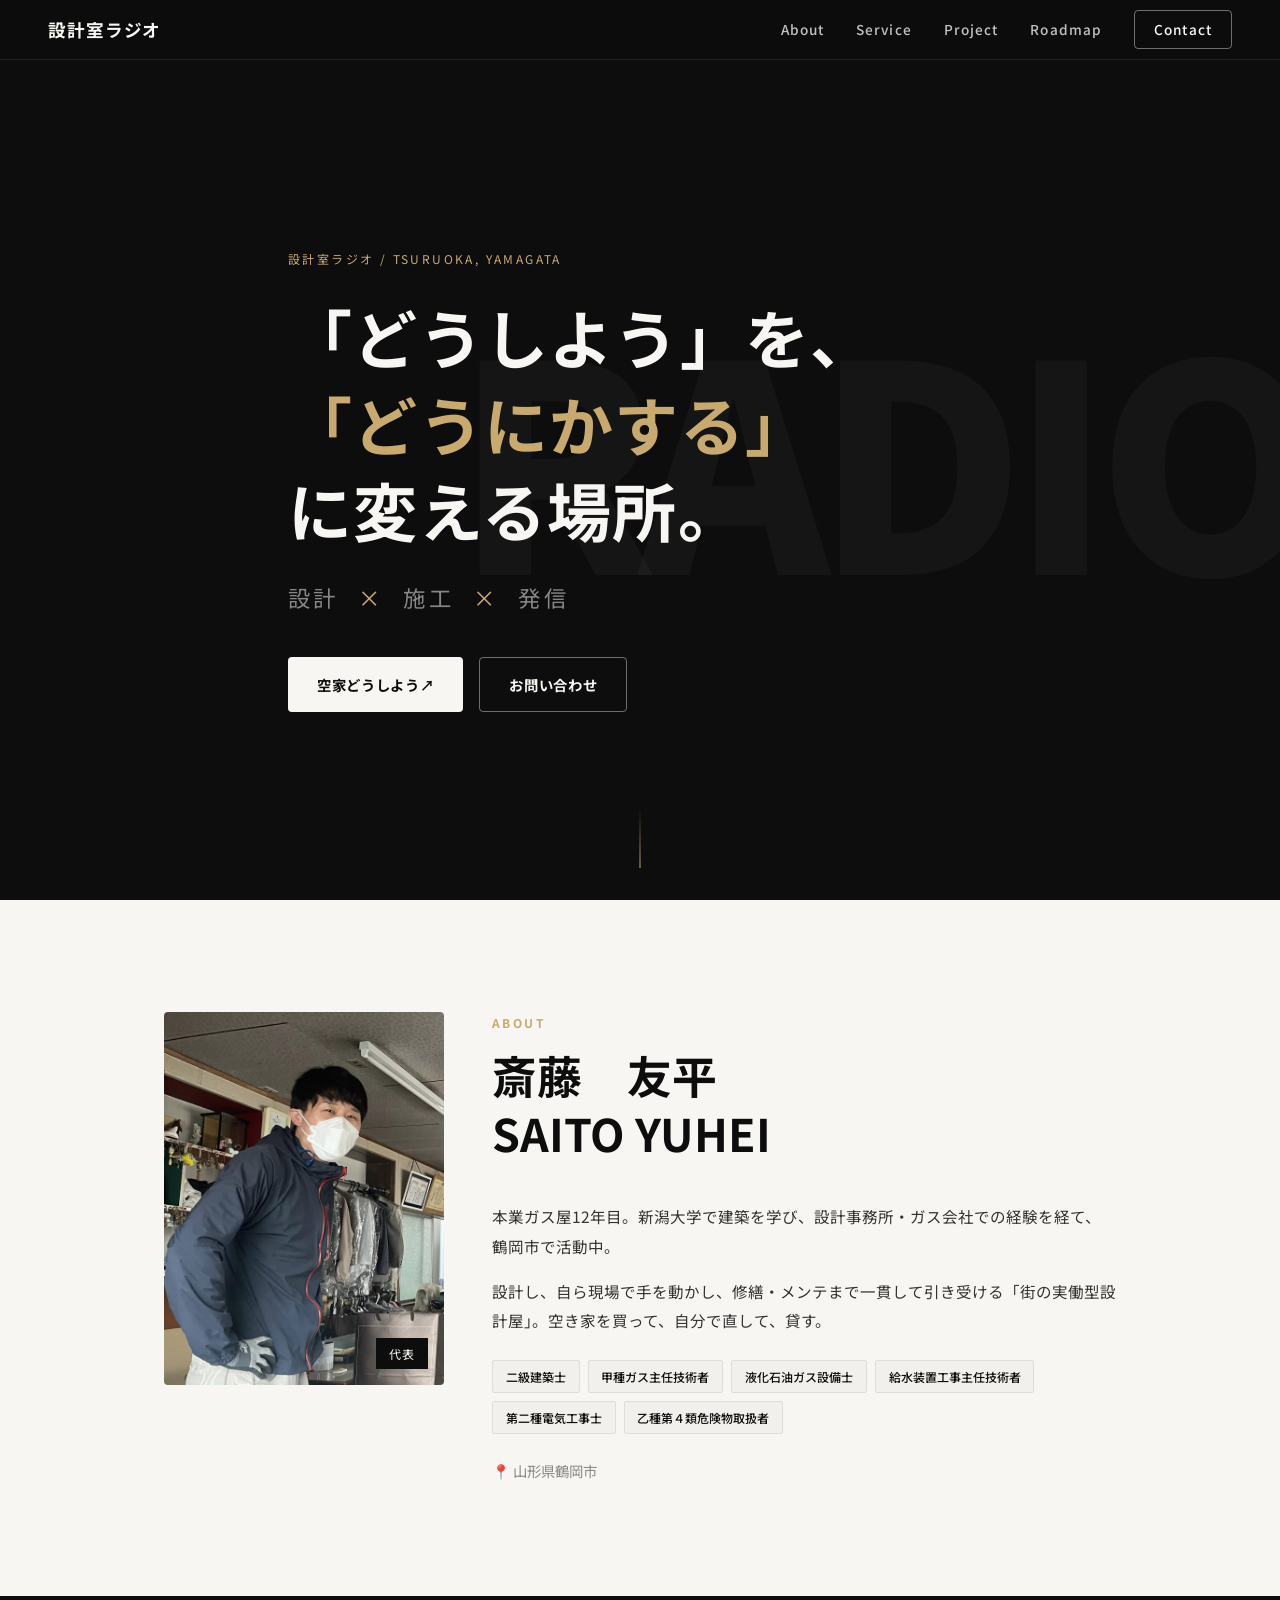
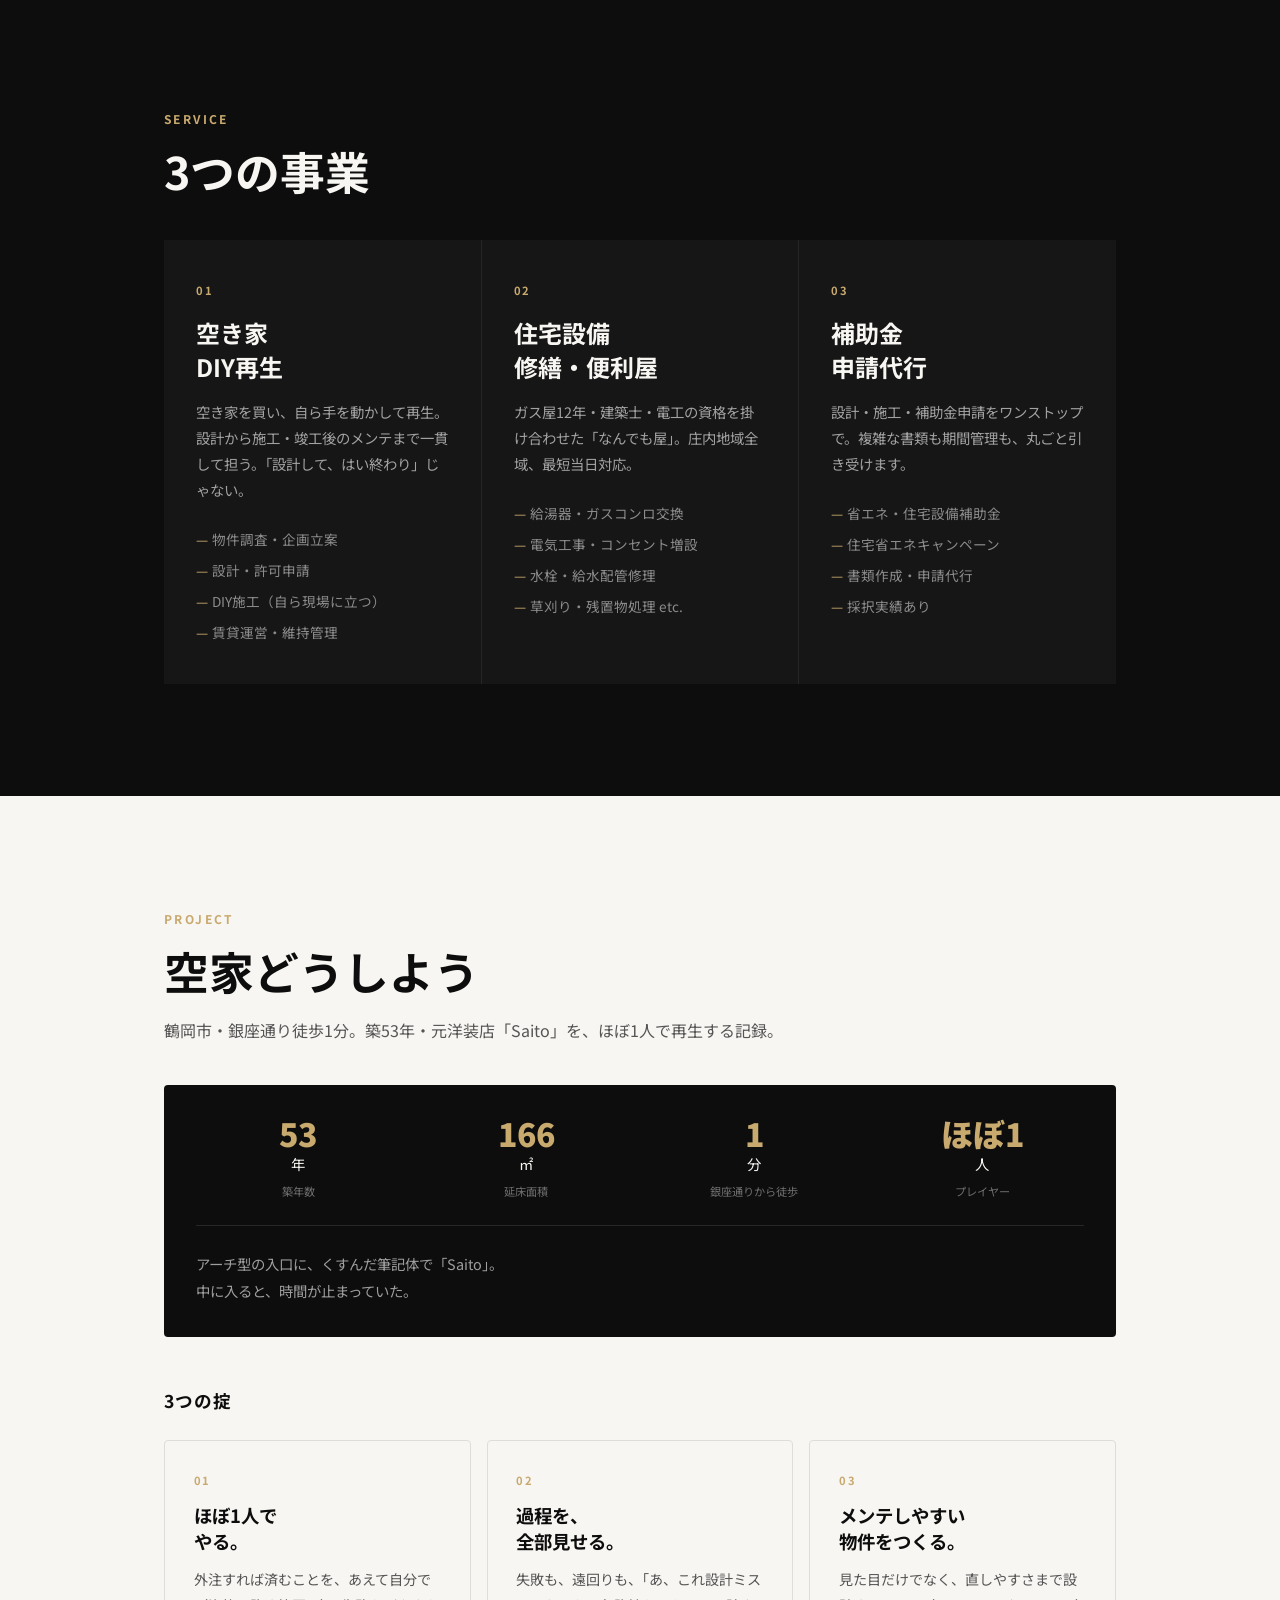
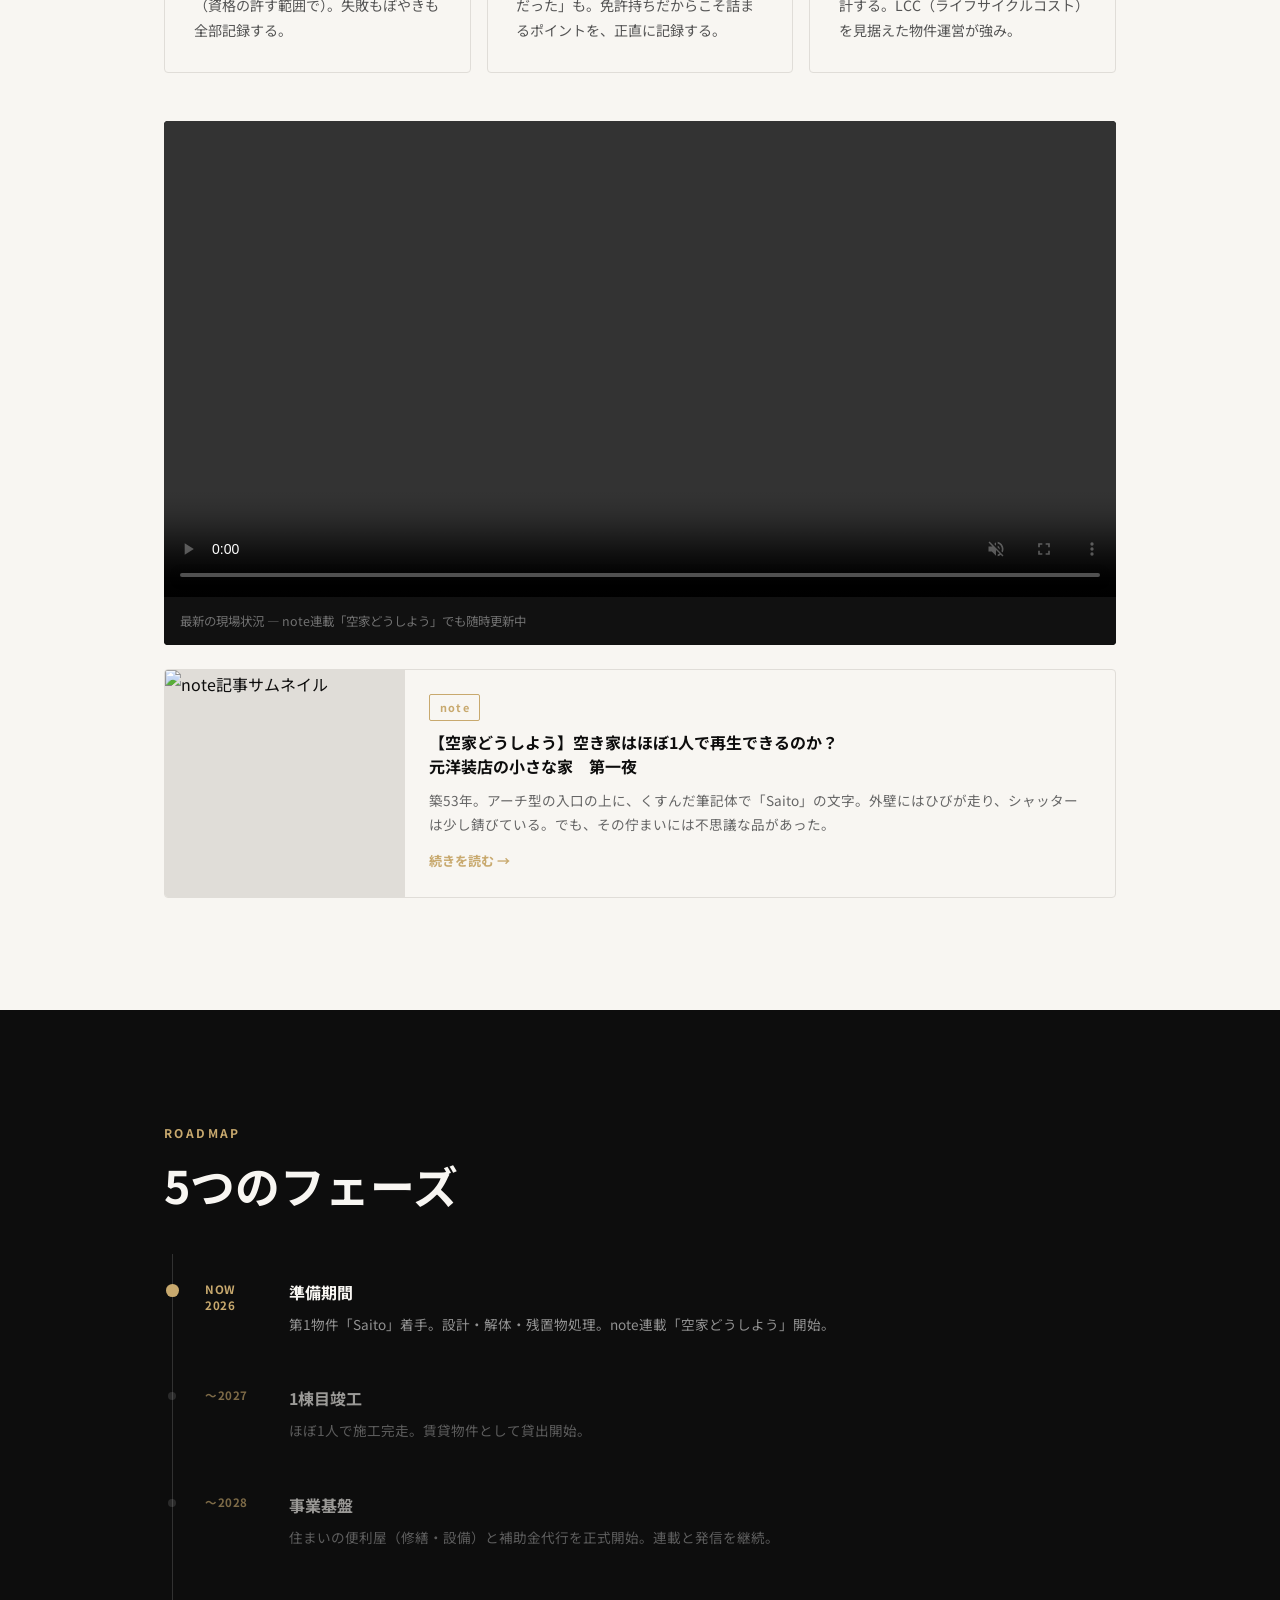
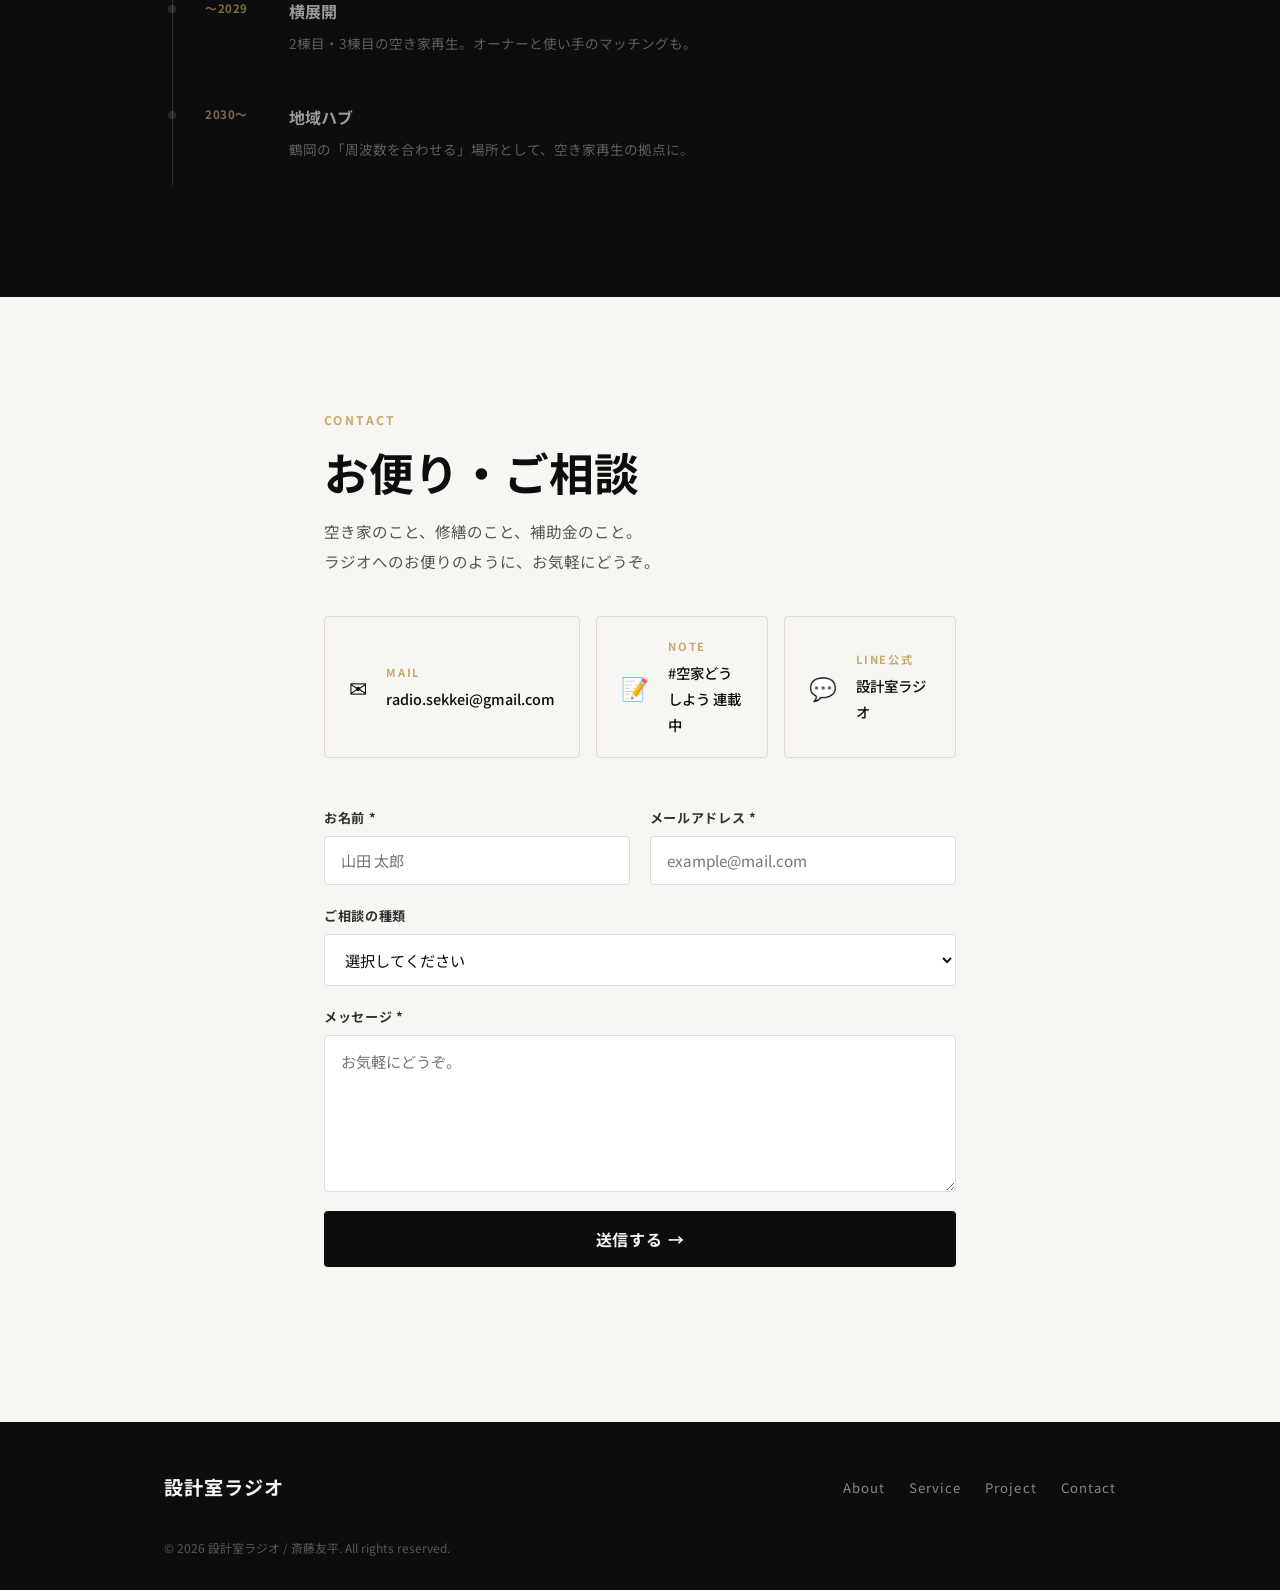
==== index.html @ 0843966f "LINE公式URLを正しい形式に修正 (@563yjhos)" ====
<!DOCTYPE html>
<html lang="ja">
<head>
  <meta charset="UTF-8">
  <meta name="viewport" content="width=device-width, initial-scale=1.0">
  <title>設計室ラジオ | 斎藤友平 — 空き家活用 × 実働型設計屋</title>
  <meta name="description" content="「どうしよう」を「どうにかする」。設計・施工・発信を1人で束ねる鶴岡の実働型設計屋。空き家DIY再生、住宅設備修繕、補助金申請代行。">
  <link rel="preconnect" href="https://fonts.googleapis.com">
  <link href="https://fonts.googleapis.com/css2?family=Noto+Sans+JP:wght@300;400;500;700;900&display=swap" rel="stylesheet">
  <link rel="stylesheet" href="styles.css?v=4">
</head>
<body>

  <!-- ヘッダー -->
  <header class="header" id="header">
    <a href="#" class="logo">設計室ラジオ</a>
    <nav class="nav" id="nav">
      <a href="#about" class="nav-link">About</a>
      <a href="#service" class="nav-link">Service</a>
      <a href="#project" class="nav-link">Project</a>
      <a href="#roadmap" class="nav-link">Roadmap</a>
      <a href="#contact" class="nav-link nav-cta">Contact</a>
    </nav>
    <button class="hamburger" id="hamburger" aria-label="メニュー">
      <span></span><span></span><span></span>
    </button>
  </header>
  <div class="nav-overlay" id="nav-overlay"></div>

  <!-- HERO -->
  <section class="hero" id="hero">
    <div class="hero-bg-text" aria-hidden="true">RADIO</div>
    <div class="hero-inner">
      <p class="hero-label">設計室ラジオ / Tsuruoka, Yamagata</p>
      <h1 class="hero-title">
        「どうしよう」を、<br>
        <span class="hero-accent">「どうにかする」</span><br>
        に変える場所。
      </h1>
      <p class="hero-sub">設計 <span class="divider">×</span> 施工 <span class="divider">×</span> 発信</p>
      <div class="hero-actions">
        <a href="#project" class="btn btn-white">空家どうしよう↗</a>
        <a href="#contact" class="btn btn-outline">お問い合わせ</a>
      </div>
    </div>
    <a href="#about" class="hero-scroll" aria-label="下へスクロール">
      <span class="scroll-line"></span>
    </a>
  </section>

  <!-- ABOUT -->
  <section class="section" id="about">
    <div class="container">
      <div class="about-grid">
        <div class="about-photo">
          <div class="photo-frame">
            <img src="assets/profile.jpg" alt="斎藤友平 — 設計室ラジオ代表" class="profile-img" onerror="this.parentElement.classList.add('no-photo')">
            <div class="photo-badge">代表</div>
          </div>
        </div>
        <div class="about-body">
          <p class="section-label">About</p>
          <h2 class="section-title">斎藤　友平<br><span class="name-en">SAITO YUHEI</span></h2>
          <div class="about-desc">
            <p>本業ガス屋12年目。新潟大学で建築を学び、設計事務所・ガス会社での経験を経て、鶴岡市で活動中。</p>
            <p>設計し、自ら現場で手を動かし、修繕・メンテまで一貫して引き受ける「街の実働型設計屋」。空き家を買って、自分で直して、貸す。</p>
          </div>
          <div class="credentials">
            <span class="cred">二級建築士</span>
            <span class="cred">甲種ガス主任技術者</span>
            <span class="cred">液化石油ガス設備士</span>
            <span class="cred">給水装置工事主任技術者</span>
            <span class="cred">第二種電気工事士</span>
            <span class="cred">乙種第４類危険物取扱者</span>
          </div>
          <p class="about-base">📍 山形県鶴岡市</p>
        </div>
      </div>
    </div>
  </section>

  <!-- SERVICE -->
  <section class="section section-dark" id="service">
    <div class="container">
      <p class="section-label light">Service</p>
      <h2 class="section-title light">3つの事業</h2>
      <div class="service-grid">
        <div class="service-card">
          <div class="service-num">01</div>
          <h3 class="service-name">空き家<br>DIY再生</h3>
          <p class="service-desc">空き家を買い、自ら手を動かして再生。設計から施工・竣工後のメンテまで一貫して担う。「設計して、はい終わり」じゃない。</p>
          <ul class="service-list">
            <li>物件調査・企画立案</li>
            <li>設計・許可申請</li>
            <li>DIY施工（自ら現場に立つ）</li>
            <li>賃貸運営・維持管理</li>
          </ul>
        </div>
        <div class="service-card">
          <div class="service-num">02</div>
          <h3 class="service-name">住宅設備<br>修繕・便利屋</h3>
          <p class="service-desc">ガス屋12年・建築士・電工の資格を掛け合わせた「なんでも屋」。庄内地域全域、最短当日対応。</p>
          <ul class="service-list">
            <li>給湯器・ガスコンロ交換</li>
            <li>電気工事・コンセント増設</li>
            <li>水栓・給水配管修理</li>
            <li>草刈り・残置物処理 etc.</li>
          </ul>
        </div>
        <div class="service-card">
          <div class="service-num">03</div>
          <h3 class="service-name">補助金<br>申請代行</h3>
          <p class="service-desc">設計・施工・補助金申請をワンストップで。複雑な書類も期間管理も、丸ごと引き受けます。</p>
          <ul class="service-list">
            <li>省エネ・住宅設備補助金</li>
            <li>住宅省エネキャンペーン</li>
            <li>書類作成・申請代行</li>
            <li>採択実績あり</li>
          </ul>
        </div>
      </div>
    </div>
  </section>

  <!-- PROJECT -->
  <section class="section" id="project">
    <div class="container">
      <p class="section-label">Project</p>
      <h2 class="section-title">空家どうしよう</h2>
      <p class="section-intro">鶴岡市・銀座通り徒歩1分。築53年・元洋装店「Saito」を、ほぼ1人で再生する記録。</p>

      <div class="property-card">
        <div class="property-info">
          <div class="property-stat"><span class="stat-num">53</span><span class="stat-unit">年</span><span class="stat-label">築年数</span></div>
          <div class="property-stat"><span class="stat-num">166</span><span class="stat-unit">㎡</span><span class="stat-label">延床面積</span></div>
          <div class="property-stat"><span class="stat-num">1</span><span class="stat-unit">分</span><span class="stat-label">銀座通りから徒歩</span></div>
          <div class="property-stat"><span class="stat-num">ほぼ1</span><span class="stat-unit">人</span><span class="stat-label">プレイヤー</span></div>
        </div>
        <p class="property-desc">アーチ型の入口に、くすんだ筆記体で「Saito」。<br>中に入ると、時間が止まっていた。</p>
      </div>

      <h3 class="pledge-title">3つの掟</h3>
      <div class="pledge-grid">
        <div class="pledge-card">
          <span class="pledge-num">01</span>
          <h4>ほぼ1人で<br>やる。</h4>
          <p>外注すれば済むことを、あえて自分で（資格の許す範囲で）。失敗もぼやきも全部記録する。</p>
        </div>
        <div class="pledge-card">
          <span class="pledge-num">02</span>
          <h4>過程を、<br>全部見せる。</h4>
          <p>失敗も、遠回りも、「あ、これ設計ミスだった」も。免許持ちだからこそ詰まるポイントを、正直に記録する。</p>
        </div>
        <div class="pledge-card">
          <span class="pledge-num">03</span>
          <h4>メンテしやすい<br>物件をつくる。</h4>
          <p>見た目だけでなく、直しやすさまで設計する。LCC（ライフサイクルコスト）を見据えた物件運営が強み。</p>
        </div>
      </div>

      <!-- 現場動画 -->
      <div class="video-wrap">
        <video src="assets/movie/latest.mp4" controls autoplay muted loop playsinline class="project-video"></video>
        <p class="video-caption">最新の現場状況 — note連載「空家どうしよう」でも随時更新中</p>
      </div>

      <!-- note記事カード -->
      <a href="https://note.com/akiya_dousiyou/n/n4d07b62f2516" target="_blank" rel="noopener" class="note-card fade-in">
        <div class="note-card-thumb">
          <img src="https://assets.st-note.com/production/uploads/images/270924759/rectangle_large_type_2_1b0a5fac6bcc26302c359f23881da381.png?width=1280" alt="note記事サムネイル" loading="lazy">
        </div>
        <div class="note-card-body">
          <span class="note-badge">note</span>
          <h4 class="note-card-title">【空家どうしよう】空き家はほぼ1人で再生できるのか？<br>元洋装店の小さな家　第一夜</h4>
          <p class="note-card-excerpt">築53年。アーチ型の入口の上に、くすんだ筆記体で「Saito」の文字。外壁にはひびが走り、シャッターは少し錆びている。でも、その佇まいには不思議な品があった。</p>
          <span class="note-card-link">続きを読む →</span>
        </div>
      </a>
    </div>
  </section>

  <!-- ROADMAP -->
  <section class="section section-dark" id="roadmap">
    <div class="container">
      <p class="section-label light">Roadmap</p>
      <h2 class="section-title light">5つのフェーズ</h2>
      <div class="roadmap">
        <div class="roadmap-item active">
          <div class="roadmap-phase">NOW<br>2026</div>
          <div class="roadmap-body">
            <h4>準備期間</h4>
            <p>第1物件「Saito」着手。設計・解体・残置物処理。note連載「空家どうしよう」開始。</p>
          </div>
        </div>
        <div class="roadmap-item">
          <div class="roadmap-phase">〜2027</div>
          <div class="roadmap-body">
            <h4>1棟目竣工</h4>
            <p>ほぼ1人で施工完走。賃貸物件として貸出開始。</p>
          </div>
        </div>
        <div class="roadmap-item">
          <div class="roadmap-phase">〜2028</div>
          <div class="roadmap-body">
            <h4>事業基盤</h4>
            <p>住まいの便利屋（修繕・設備）と補助金代行を正式開始。連載と発信を継続。</p>
          </div>
        </div>
        <div class="roadmap-item">
          <div class="roadmap-phase">〜2029</div>
          <div class="roadmap-body">
            <h4>横展開</h4>
            <p>2棟目・3棟目の空き家再生。オーナーと使い手のマッチングも。</p>
          </div>
        </div>
        <div class="roadmap-item">
          <div class="roadmap-phase">2030〜</div>
          <div class="roadmap-body">
            <h4>地域ハブ</h4>
            <p>鶴岡の「周波数を合わせる」場所として、空き家再生の拠点に。</p>
          </div>
        </div>
      </div>
    </div>
  </section>

  <!-- CONTACT -->
  <section class="section" id="contact">
    <div class="container container-sm">
      <p class="section-label">Contact</p>
      <h2 class="section-title">お便り・ご相談</h2>
      <p class="contact-intro">空き家のこと、修繕のこと、補助金のこと。<br>ラジオへのお便りのように、お気軽にどうぞ。</p>

      <div class="contact-links">
        <a href="mailto:radio.sekkei@gmail.com" class="contact-card">
          <span class="contact-icon">✉</span>
          <div>
            <div class="contact-type">MAIL</div>
            <div class="contact-value">radio.sekkei@gmail.com</div>
          </div>
        </a>
        <a href="https://note.com/search?q=%E7%A9%BA%E5%AE%B6%E3%81%A9%E3%81%86%E3%81%97%E3%82%88%E3%81%86" target="_blank" rel="noopener" class="contact-card">
          <span class="contact-icon">📝</span>
          <div>
            <div class="contact-type">NOTE</div>
            <div class="contact-value">#空家どうしよう 連載中</div>
          </div>
        </a>
        <a href="https://line.me/R/ti/p/@563yjhos" target="_blank" rel="noopener" class="contact-card">
          <span class="contact-icon">💬</span>
          <div>
            <div class="contact-type">LINE公式</div>
            <div class="contact-value">設計室ラジオ</div>
          </div>
        </a>
      </div>

      <!-- お問い合わせフォーム -->
      <form id="contact-form" class="contact-form">
        <div class="form-row">
          <div class="form-group">
            <label for="name">お名前 *</label>
            <input type="text" id="name" name="name" required placeholder="山田 太郎">
          </div>
          <div class="form-group">
            <label for="email">メールアドレス *</label>
            <input type="email" id="email" name="email" required placeholder="example@mail.com">
          </div>
        </div>
        <div class="form-group">
          <label for="category">ご相談の種類</label>
          <select id="category" name="category">
            <option value="">選択してください</option>
            <option value="akiya">空き家の活用・再生</option>
            <option value="repair">住宅設備の修繕・修理</option>
            <option value="subsidy">補助金申請代行</option>
            <option value="other">その他・雑談でも</option>
          </select>
        </div>
        <div class="form-group">
          <label for="message">メッセージ *</label>
          <textarea id="message" name="message" rows="5" required placeholder="お気軽にどうぞ。"></textarea>
        </div>
        <button type="submit" class="btn btn-dark" id="submit-btn">送信する →</button>
        <p id="form-result" class="form-result"></p>
      </form>
    </div>
  </section>

  <!-- フッター -->
  <footer class="footer">
    <div class="container">
      <div class="footer-inner">
        <div class="footer-logo">設計室ラジオ</div>
        <div class="footer-links">
          <a href="#about">About</a>
          <a href="#service">Service</a>
          <a href="#project">Project</a>
          <a href="#contact">Contact</a>
        </div>
      </div>
      <p class="footer-copy">&copy; 2026 設計室ラジオ / 斎藤友平. All rights reserved.</p>
    </div>
  </footer>

  <script src="script.js?v=4"></script>
</body>
</html>
---- styles.css ----
/* ============================================
   設計室ラジオ — Mobile-first styles
   ============================================ */

/* --- Reset & Base --- */
*, *::before, *::after { box-sizing: border-box; margin: 0; padding: 0; }

:root {
  --black:   #0d0d0d;
  --white:   #f8f6f2;
  --gray:    #888;
  --light:   #f2f0ec;
  --accent:  #c8a96e;  /* ラジオの温かみ */
  --radius:  4px;
  --font:    'Noto Sans JP', sans-serif;
  --header-h: 60px;
}

html { scroll-behavior: smooth; }

body {
  font-family: var(--font);
  background: var(--white);
  color: var(--black);
  line-height: 1.8;
  -webkit-font-smoothing: antialiased;
  overflow-x: hidden;
}

img { max-width: 100%; display: block; }
a  { color: inherit; text-decoration: none; }
ul { list-style: none; }

/* --- Header --- */
.header {
  position: fixed;
  top: 0; left: 0; right: 0;
  height: var(--header-h);
  display: flex;
  align-items: center;
  justify-content: space-between;
  padding: 0 1.5rem;
  background: rgba(13,13,13,0.95);
  backdrop-filter: blur(8px);
  z-index: 1000;
  border-bottom: 1px solid rgba(255,255,255,0.08);
}

.logo {
  font-size: 1.1rem;
  font-weight: 700;
  color: var(--white);
  letter-spacing: 0.05em;
}

.nav {
  display: none;
  gap: 2rem;
  align-items: center;
}

.nav-link {
  font-size: 0.85rem;
  font-weight: 500;
  color: rgba(255,255,255,0.75);
  letter-spacing: 0.08em;
  transition: color 0.2s;
}
.nav-link:hover { color: var(--white); }

.nav-cta {
  padding: 0.4rem 1.2rem;
  border: 1px solid rgba(255,255,255,0.4);
  border-radius: var(--radius);
  color: var(--white) !important;
}
.nav-cta:hover { background: rgba(255,255,255,0.1); }

/* Hamburger */
.hamburger {
  display: flex;
  flex-direction: column;
  justify-content: center;
  gap: 5px;
  width: 36px;
  height: 36px;
  background: none;
  border: none;
  cursor: pointer;
  padding: 4px;
}
.hamburger span {
  display: block;
  width: 100%;
  height: 1.5px;
  background: var(--white);
  border-radius: 2px;
  transition: transform 0.3s, opacity 0.3s;
}
.hamburger.open span:nth-child(1) { transform: translateY(6.5px) rotate(45deg); }
.hamburger.open span:nth-child(2) { opacity: 0; }
.hamburger.open span:nth-child(3) { transform: translateY(-6.5px) rotate(-45deg); }

/* Mobile nav drawer */
.nav.open {
  display: flex;
  flex-direction: column;
  position: fixed;
  top: 0; right: 0; bottom: 0;
  width: min(280px, 85vw);
  background: #111;
  z-index: 999;
  padding: calc(var(--header-h) + 1rem) 2rem 2rem;
  gap: 0;
  align-items: flex-start;
  overflow-y: auto;
}
.nav.open .nav-link {
  width: 100%;
  padding: 1rem 0;
  font-size: 1rem;
  border-bottom: 1px solid rgba(255,255,255,0.07);
}
.nav.open .nav-cta {
  margin-top: 1.5rem;
  border: 1px solid rgba(255,255,255,0.3);
  padding: 0.8rem 1.5rem;
  width: 100%;
  text-align: center;
  display: flex;
  justify-content: center;
}

.nav-overlay {
  display: none;
  position: fixed;
  inset: 0;
  background: rgba(0,0,0,0.6);
  z-index: 998;
}
.nav-overlay.active { display: block; }

/* --- Fade-in animations --- */
.fade-in {
  opacity: 0;
  transform: translateY(20px);
  transition: opacity 0.6s ease, transform 0.6s ease;
}
.fade-in.visible {
  opacity: 1;
  transform: translateY(0);
}

/* --- Sections --- */
.section { padding: 5rem 0; }
.section-dark { background: var(--black); color: var(--white); }

.container { max-width: 1000px; margin: 0 auto; padding: 0 1.5rem; }
.container-sm { max-width: 680px; }

.section-label {
  font-size: 0.75rem;
  font-weight: 700;
  letter-spacing: 0.2em;
  text-transform: uppercase;
  color: var(--accent);
  margin-bottom: 0.75rem;
}
.section-label.light { color: var(--accent); }

.section-title {
  font-size: clamp(1.8rem, 4vw, 2.8rem);
  font-weight: 700;
  line-height: 1.3;
  margin-bottom: 2.5rem;
}
.section-title.light { color: var(--white); }

/* --- Hero --- */
.hero {
  position: relative;
  min-height: 100svh;
  background: var(--black);
  display: flex;
  align-items: center;
  overflow: hidden;
  padding-top: var(--header-h);
}

.hero-bg-text {
  position: absolute;
  right: -0.1em;
  top: 50%;
  transform: translateY(-50%);
  font-size: clamp(6rem, 25vw, 18rem);
  font-weight: 900;
  color: rgba(255,255,255,0.03);
  letter-spacing: -0.05em;
  user-select: none;
  line-height: 1;
  pointer-events: none;
}

.hero-inner {
  position: relative;
  z-index: 1;
  padding: 3rem 1.5rem;
  max-width: 800px;
  margin: 0 auto;
  width: 100%;
}

.hero-label {
  font-size: 0.75rem;
  letter-spacing: 0.2em;
  color: var(--accent);
  text-transform: uppercase;
  margin-bottom: 1.5rem;
}

.hero-title {
  font-size: clamp(1.9rem, 5.5vw, 4rem);
  font-weight: 700;
  color: var(--white);
  line-height: 1.35;
  margin-bottom: 1.5rem;
  letter-spacing: 0.02em;
}

.hero-accent {
  color: var(--accent);
}

.hero-sub {
  font-size: clamp(1rem, 2.5vw, 1.4rem);
  color: rgba(255,255,255,0.5);
  letter-spacing: 0.15em;
  margin-bottom: 2.5rem;
}
.divider { margin: 0 0.5em; color: var(--accent); }

.hero-actions {
  display: flex;
  flex-wrap: wrap;
  gap: 1rem;
}

.hero-scroll {
  position: absolute;
  bottom: 2rem;
  left: 50%;
  transform: translateX(-50%);
  display: flex;
  flex-direction: column;
  align-items: center;
}
.scroll-line {
  display: block;
  width: 1px;
  height: 60px;
  background: linear-gradient(to bottom, transparent, var(--accent));
  animation: scrollPulse 2s infinite;
}
@keyframes scrollPulse {
  0%, 100% { opacity: 0.3; transform: scaleY(0.6); }
  50% { opacity: 1; transform: scaleY(1); }
}

/* --- Buttons --- */
.btn {
  display: inline-flex;
  align-items: center;
  gap: 0.5em;
  padding: 0.85rem 1.8rem;
  font-size: 0.9rem;
  font-weight: 700;
  letter-spacing: 0.05em;
  border-radius: var(--radius);
  transition: all 0.2s;
  cursor: pointer;
  border: none;
  font-family: var(--font);
}
.btn-white { background: var(--white); color: var(--black); }
.btn-white:hover { background: var(--accent); }
.btn-outline { background: transparent; color: var(--white); border: 1px solid rgba(255,255,255,0.4); }
.btn-outline:hover { background: rgba(255,255,255,0.1); }
.btn-dark { background: var(--black); color: var(--white); width: 100%; justify-content: center; padding: 1rem; font-size: 1rem; }
.btn-dark:hover { background: #222; }

/* --- About --- */
.about-grid {
  display: grid;
  gap: 3rem;
}

.photo-frame {
  position: relative;
  max-width: 320px;
  margin: 0 auto;
}
.profile-img {
  width: 100%;
  aspect-ratio: 3/4;
  object-fit: cover;
  border-radius: var(--radius);
  filter: grayscale(20%);
}
.photo-frame.no-photo {
  background: #e0ddd8;
  aspect-ratio: 3/4;
  border-radius: var(--radius);
  display: flex;
  align-items: center;
  justify-content: center;
}
.photo-frame.no-photo::after {
  content: '写真準備中';
  color: var(--gray);
  font-size: 0.9rem;
}
.photo-badge {
  position: absolute;
  bottom: 1rem;
  right: 1rem;
  background: var(--black);
  color: var(--white);
  font-size: 0.75rem;
  padding: 0.3rem 0.8rem;
  letter-spacing: 0.1em;
}

.about-desc p {
  margin-bottom: 1rem;
  font-size: 0.97rem;
  color: #333;
  line-height: 1.9;
}

.credentials {
  display: flex;
  flex-wrap: wrap;
  gap: 0.5rem;
  margin: 1.5rem 0;
}
.cred {
  font-size: 0.75rem;
  padding: 0.3rem 0.8rem;
  background: var(--light);
  border: 1px solid #ddd;
  border-radius: 2px;
  font-weight: 500;
}

.about-base {
  font-size: 0.9rem;
  color: var(--gray);
  margin-top: 0.5rem;
}

/* --- Service --- */
.service-grid {
  display: grid;
  gap: 1px;
  background: rgba(255,255,255,0.1);
}
.service-card {
  background: #161616;
  padding: 2.5rem 2rem;
  transition: background 0.2s;
}
.service-card:hover { background: #1e1e1e; }

.service-num {
  font-size: 0.7rem;
  font-weight: 700;
  color: var(--accent);
  letter-spacing: 0.15em;
  margin-bottom: 1rem;
}
.service-name {
  font-size: 1.5rem;
  font-weight: 700;
  color: var(--white);
  line-height: 1.4;
  margin-bottom: 1rem;
}
.service-desc {
  font-size: 0.9rem;
  color: rgba(255,255,255,0.6);
  line-height: 1.8;
  margin-bottom: 1.5rem;
}
.service-list {
  display: flex;
  flex-direction: column;
  gap: 0.4rem;
}
.service-list li {
  font-size: 0.85rem;
  color: rgba(255,255,255,0.5);
  padding-left: 1rem;
  position: relative;
}
.service-list li::before {
  content: '—';
  position: absolute;
  left: 0;
  color: var(--accent);
}

/* --- Project --- */
.section-intro {
  font-size: 1rem;
  color: #555;
  margin-top: -1.5rem;
  margin-bottom: 2.5rem;
  line-height: 1.8;
}

.property-card {
  background: var(--black);
  color: var(--white);
  border-radius: var(--radius);
  padding: 2rem;
  margin-bottom: 3rem;
}
.property-info {
  display: grid;
  grid-template-columns: repeat(2, 1fr);
  gap: 1.5rem;
  margin-bottom: 1.5rem;
  padding-bottom: 1.5rem;
  border-bottom: 1px solid rgba(255,255,255,0.1);
}
.property-stat { text-align: center; }
.stat-num { display: block; font-size: 2rem; font-weight: 900; color: var(--accent); line-height: 1; }
.stat-unit { font-size: 0.9rem; color: var(--white); }
.stat-label { display: block; font-size: 0.7rem; color: rgba(255,255,255,0.4); margin-top: 0.2rem; }
.property-desc { font-size: 0.9rem; color: rgba(255,255,255,0.6); line-height: 1.9; }

.pledge-title {
  font-size: 1.1rem;
  font-weight: 700;
  letter-spacing: 0.05em;
  margin-bottom: 1.5rem;
  color: var(--black);
}

.pledge-grid {
  display: grid;
  gap: 1rem;
  margin-bottom: 3rem;
}
.pledge-card {
  border: 1px solid #e0ddd8;
  border-radius: var(--radius);
  padding: 1.8rem;
  position: relative;
}
.pledge-num {
  display: block;
  font-size: 0.7rem;
  font-weight: 700;
  color: var(--accent);
  letter-spacing: 0.15em;
  margin-bottom: 0.8rem;
}
.pledge-card h4 {
  font-size: 1.15rem;
  font-weight: 700;
  margin-bottom: 0.8rem;
  line-height: 1.4;
}
.pledge-card p {
  font-size: 0.88rem;
  color: #555;
  line-height: 1.8;
}

.video-wrap {
  border-radius: var(--radius);
  overflow: hidden;
  background: var(--black);
}
.project-video {
  width: 100%;
  max-height: 70vw;
  display: block;
  object-fit: cover;
}
.video-caption {
  padding: 0.8rem 1rem;
  font-size: 0.78rem;
  color: rgba(255,255,255,0.4);
  background: #111;
}

/* --- Note Card --- */
.note-card {
  display: flex;
  flex-direction: column;
  margin-top: 1.5rem;
  border: 1px solid #e0ddd8;
  border-radius: var(--radius);
  overflow: hidden;
  transition: box-shadow 0.2s, border-color 0.2s;
  color: var(--black);
}
.note-card:hover {
  box-shadow: 0 4px 20px rgba(0,0,0,0.1);
  border-color: var(--accent);
}
.note-card-thumb {
  width: 100%;
  aspect-ratio: 16/9;
  overflow: hidden;
  background: #e0ddd8;
}
.note-card-thumb img {
  width: 100%;
  height: 100%;
  object-fit: cover;
  transition: transform 0.4s;
}
.note-card:hover .note-card-thumb img { transform: scale(1.03); }
.note-card-body {
  padding: 1.5rem;
  display: flex;
  flex-direction: column;
  gap: 0.6rem;
}
.note-badge {
  display: inline-block;
  font-size: 0.68rem;
  font-weight: 700;
  letter-spacing: 0.12em;
  color: var(--accent);
  border: 1px solid var(--accent);
  padding: 0.15rem 0.6rem;
  border-radius: 2px;
  width: fit-content;
}
.note-card-title {
  font-size: 1rem;
  font-weight: 700;
  line-height: 1.5;
}
.note-card-excerpt {
  font-size: 0.85rem;
  color: #666;
  line-height: 1.8;
  display: -webkit-box;
  -webkit-line-clamp: 3;
  -webkit-box-orient: vertical;
  overflow: hidden;
}
.note-card-link {
  font-size: 0.82rem;
  font-weight: 700;
  color: var(--accent);
  margin-top: 0.2rem;
}

@media (min-width: 640px) {
  .note-card { flex-direction: row; }
  .note-card-thumb { width: 240px; flex-shrink: 0; aspect-ratio: auto; }
}

/* --- Roadmap --- */
.roadmap {
  display: flex;
  flex-direction: column;
  gap: 0;
  border-left: 1px solid rgba(255,255,255,0.15);
  padding-left: 0;
  margin-left: 0.5rem;
}
.roadmap-item {
  display: flex;
  gap: 1.5rem;
  padding: 1.5rem 1.5rem 1.5rem 2rem;
  position: relative;
  opacity: 0.6;
  transition: opacity 0.2s;
}
.roadmap-item.active { opacity: 1; }
.roadmap-item.active::before {
  content: '';
  position: absolute;
  left: -0.45rem;
  top: 1.9rem;
  width: 0.8rem;
  height: 0.8rem;
  background: var(--accent);
  border-radius: 50%;
}
.roadmap-item:not(.active)::before {
  content: '';
  position: absolute;
  left: -0.3rem;
  top: 2rem;
  width: 0.5rem;
  height: 0.5rem;
  background: rgba(255,255,255,0.2);
  border-radius: 50%;
}
.roadmap-phase {
  font-size: 0.72rem;
  font-weight: 700;
  color: var(--accent);
  letter-spacing: 0.05em;
  min-width: 60px;
  padding-top: 0.2rem;
  line-height: 1.4;
}
.roadmap-body h4 {
  font-size: 1rem;
  font-weight: 700;
  color: var(--white);
  margin-bottom: 0.4rem;
}
.roadmap-body p {
  font-size: 0.85rem;
  color: rgba(255,255,255,0.55);
  line-height: 1.7;
}

/* --- Contact --- */
.contact-intro {
  font-size: 0.97rem;
  color: #555;
  margin-top: -1.5rem;
  margin-bottom: 2.5rem;
  line-height: 1.9;
}

.contact-links {
  display: grid;
  gap: 1rem;
  margin-bottom: 3rem;
}
.contact-card {
  display: flex;
  align-items: center;
  gap: 1.2rem;
  padding: 1.2rem 1.5rem;
  border: 1px solid #e0ddd8;
  border-radius: var(--radius);
  transition: border-color 0.2s, background 0.2s;
}
.contact-card:hover { border-color: var(--accent); background: #faf8f4; }
.contact-icon { font-size: 1.4rem; flex-shrink: 0; }
.contact-type { font-size: 0.7rem; font-weight: 700; color: var(--accent); letter-spacing: 0.15em; margin-bottom: 0.2rem; }
.contact-value { font-size: 0.9rem; font-weight: 500; }

/* Form */
.contact-form { display: flex; flex-direction: column; gap: 1.2rem; }
.form-row { display: grid; gap: 1.2rem; }
.form-group { display: flex; flex-direction: column; gap: 0.4rem; }
.form-group label { font-size: 0.82rem; font-weight: 700; color: #333; letter-spacing: 0.05em; }
.form-group input,
.form-group select,
.form-group textarea {
  width: 100%;
  padding: 0.8rem 1rem;
  font-size: 0.95rem;
  font-family: var(--font);
  border: 1px solid #ddd;
  border-radius: var(--radius);
  background: #fff;
  color: var(--black);
  transition: border-color 0.2s;
  outline: none;
}
.form-group input:focus,
.form-group select:focus,
.form-group textarea:focus { border-color: var(--black); }
.form-group textarea { resize: vertical; min-height: 140px; line-height: 1.7; }

.form-result { text-align: center; font-size: 0.9rem; min-height: 1.5rem; }
.form-result.ok { color: #2a7a2a; }
.form-result.err { color: #c0392b; }

/* --- Footer --- */
.footer {
  background: var(--black);
  color: var(--white);
  padding: 3rem 0 2rem;
}
.footer-inner {
  display: flex;
  flex-direction: column;
  gap: 1.5rem;
  margin-bottom: 2rem;
}
.footer-logo { font-size: 1.2rem; font-weight: 700; letter-spacing: 0.05em; }
.footer-links {
  display: flex;
  flex-wrap: wrap;
  gap: 1.5rem;
}
.footer-links a {
  font-size: 0.82rem;
  color: rgba(255,255,255,0.5);
  letter-spacing: 0.08em;
  transition: color 0.2s;
}
.footer-links a:hover { color: var(--white); }
.footer-copy { font-size: 0.75rem; color: rgba(255,255,255,0.3); }

/* ============================================
   Tablet 640px+
   ============================================ */
@media (min-width: 640px) {
  .form-row { grid-template-columns: 1fr 1fr; }
  .property-info { grid-template-columns: repeat(4, 1fr); }
  .pledge-grid { grid-template-columns: 1fr 1fr; }
  .pledge-grid .pledge-card:last-child { grid-column: 1 / -1; }
  .contact-links { grid-template-columns: 1fr 1fr; }
  .about-grid { grid-template-columns: 280px 1fr; align-items: start; }
  .photo-frame { max-width: 100%; margin: 0; }
}

/* ============================================
   Desktop 900px+
   ============================================ */
@media (min-width: 900px) {
  .header { padding: 0 3rem; }
  .nav { display: flex; }
  .hamburger { display: none; }
  .hero-inner { padding: 4rem 3rem; }
  .service-grid { grid-template-columns: repeat(3, 1fr); }
  .pledge-grid { grid-template-columns: repeat(3, 1fr); }
  .pledge-grid .pledge-card:last-child { grid-column: auto; }
  .contact-links { grid-template-columns: repeat(3, 1fr); }
  .footer-inner { flex-direction: row; justify-content: space-between; align-items: center; }
  .roadmap { flex-direction: column; }
  .section { padding: 7rem 0; }
}
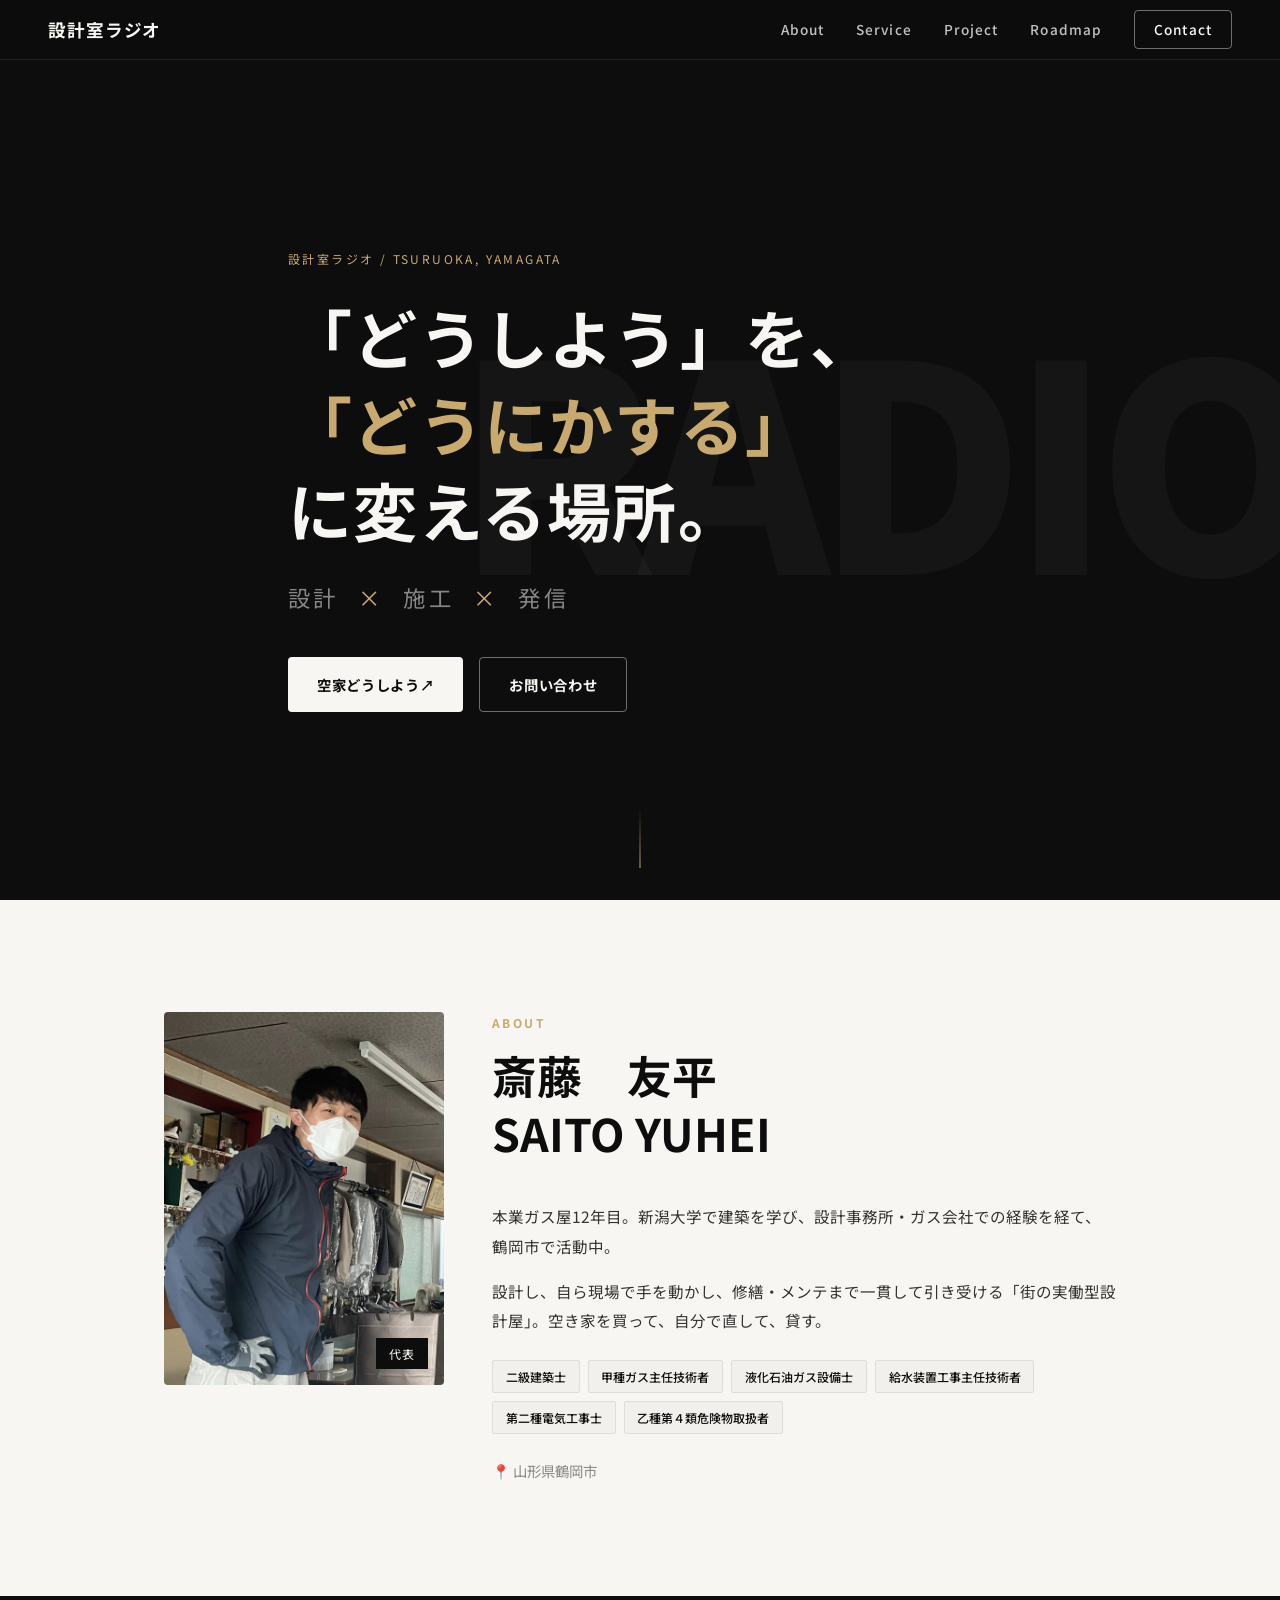
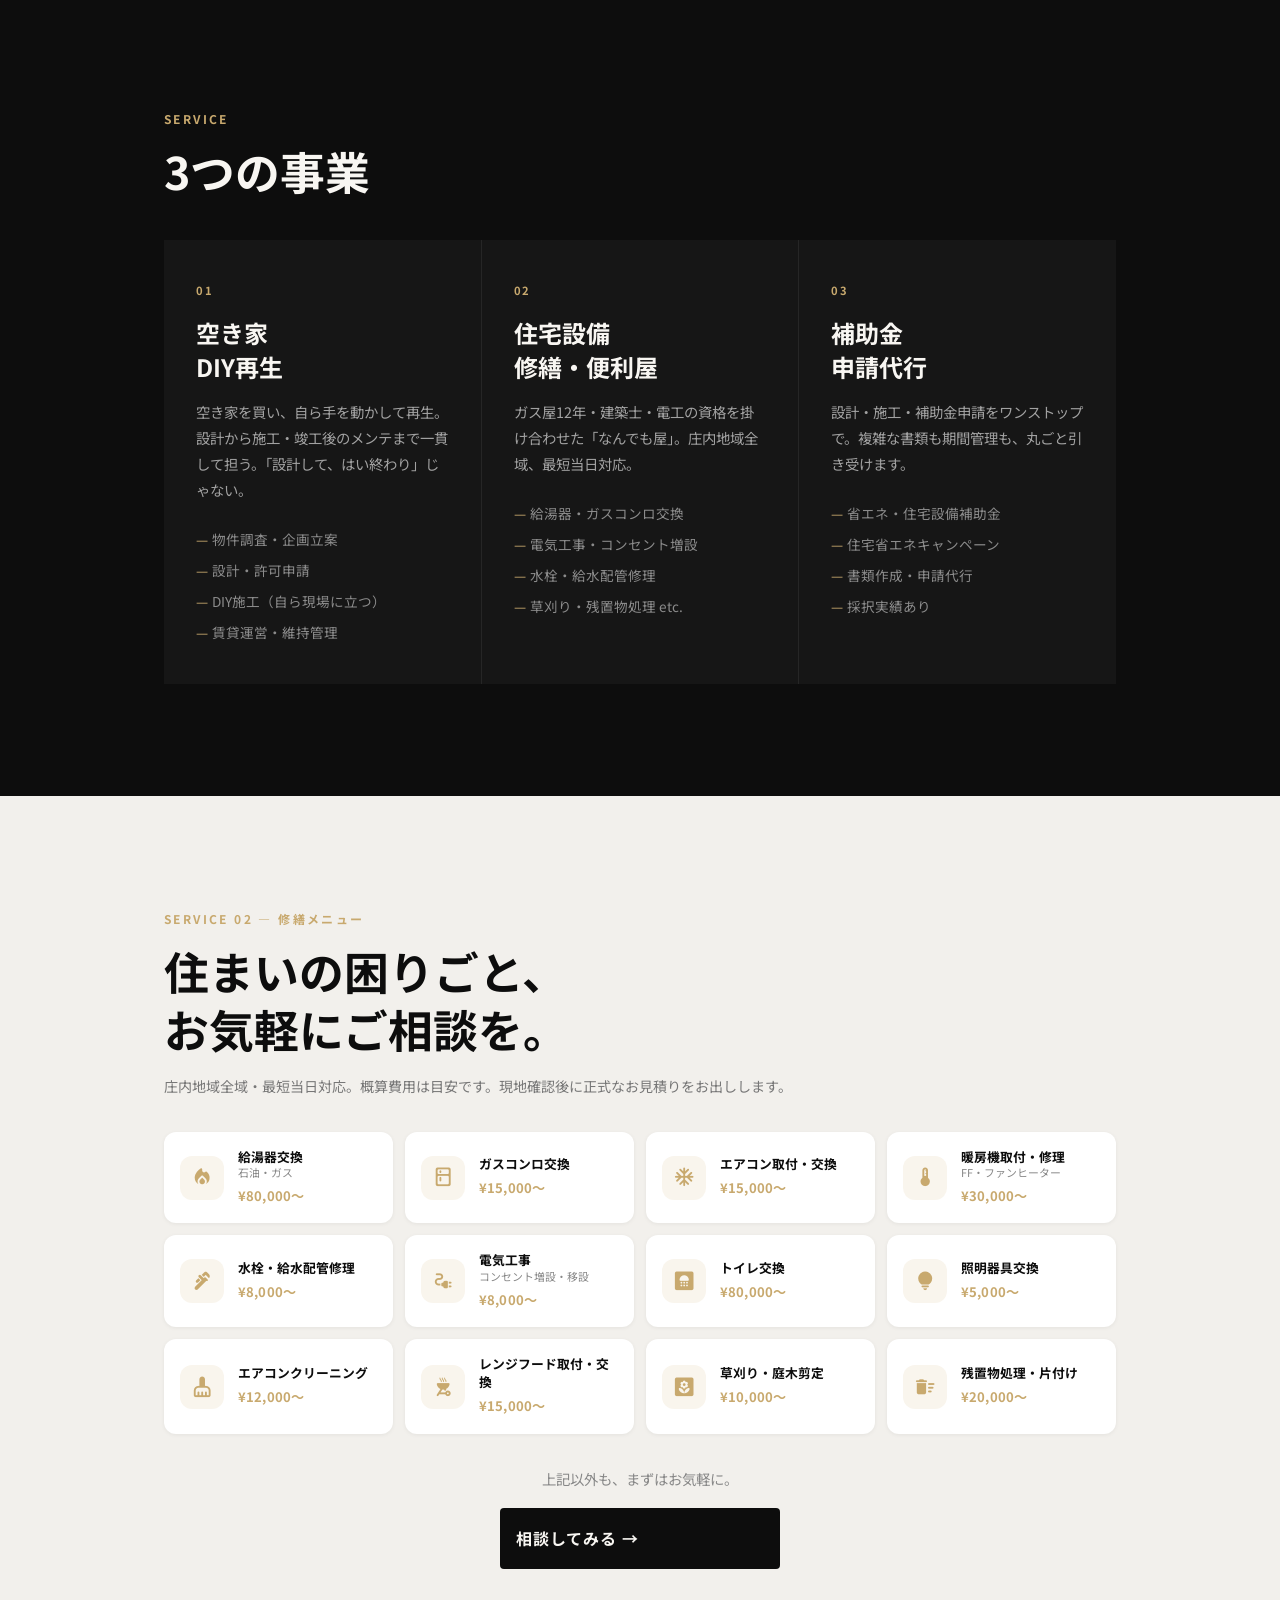
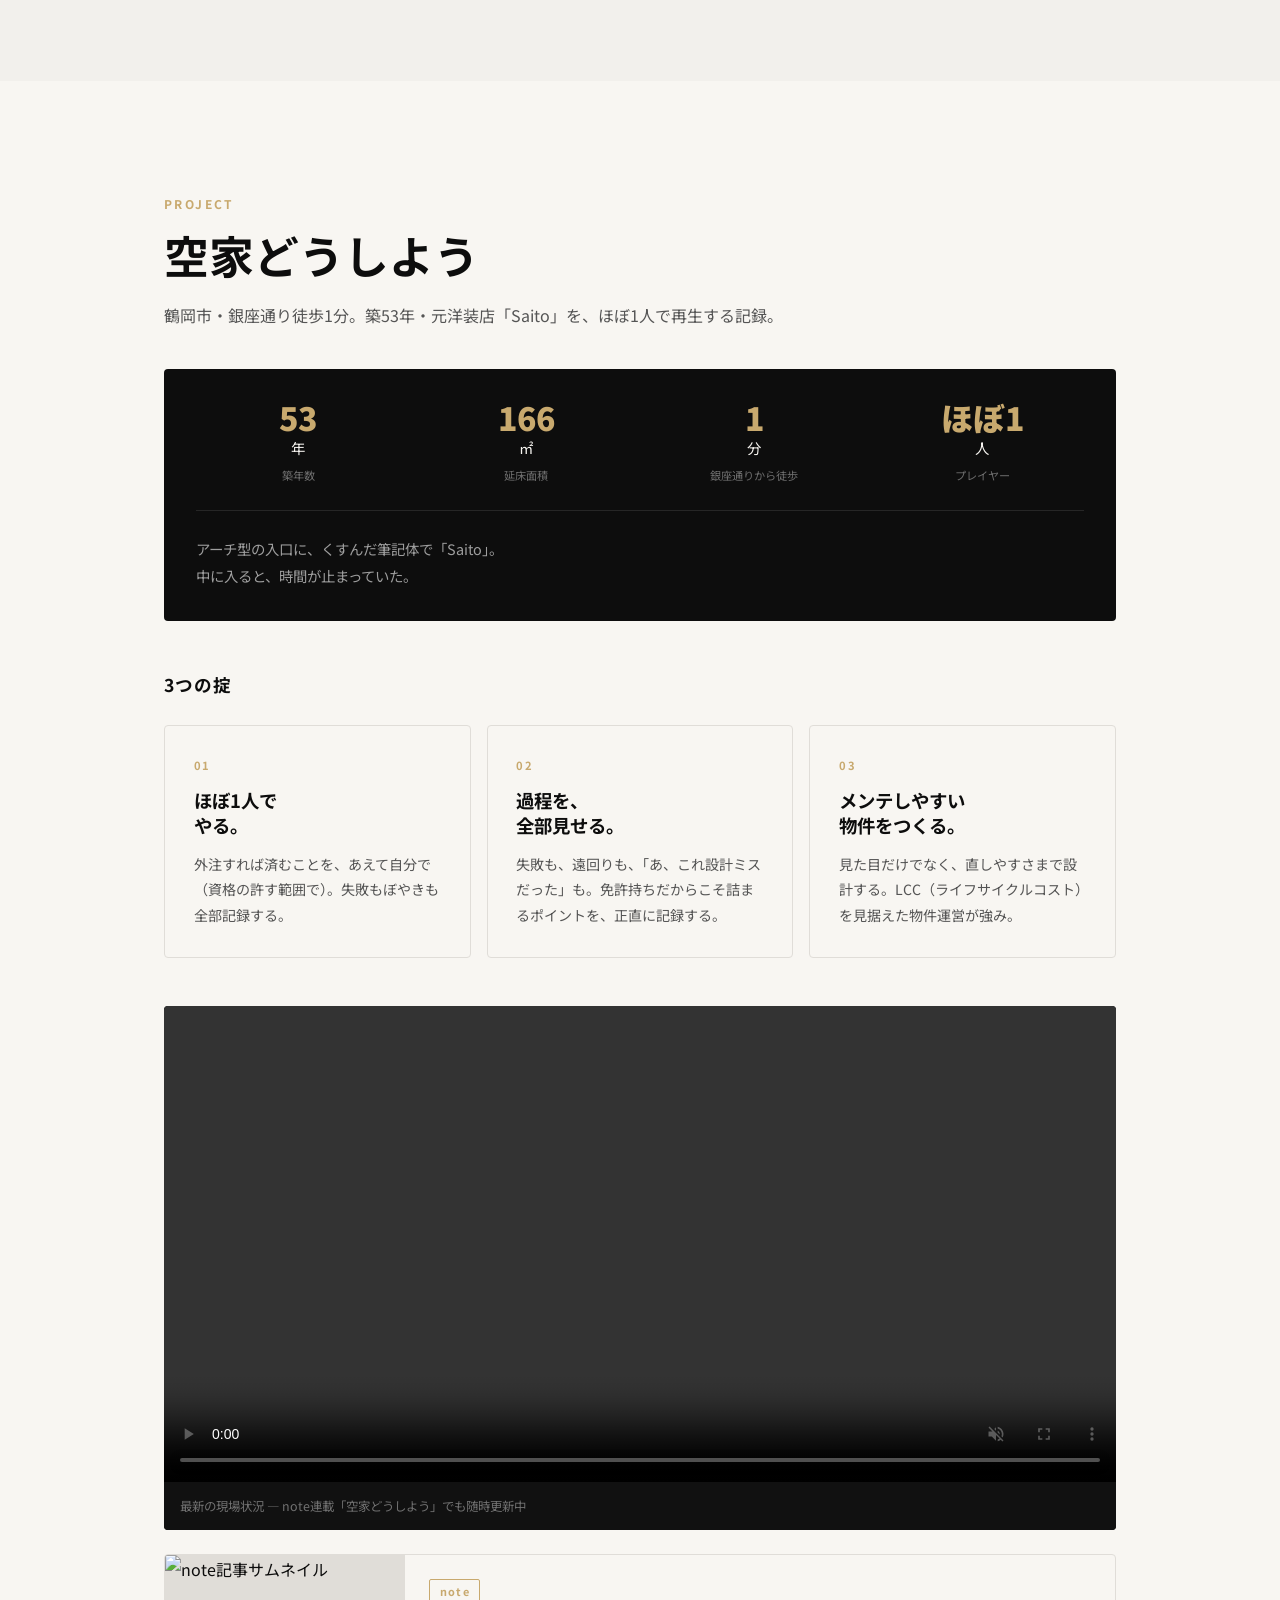
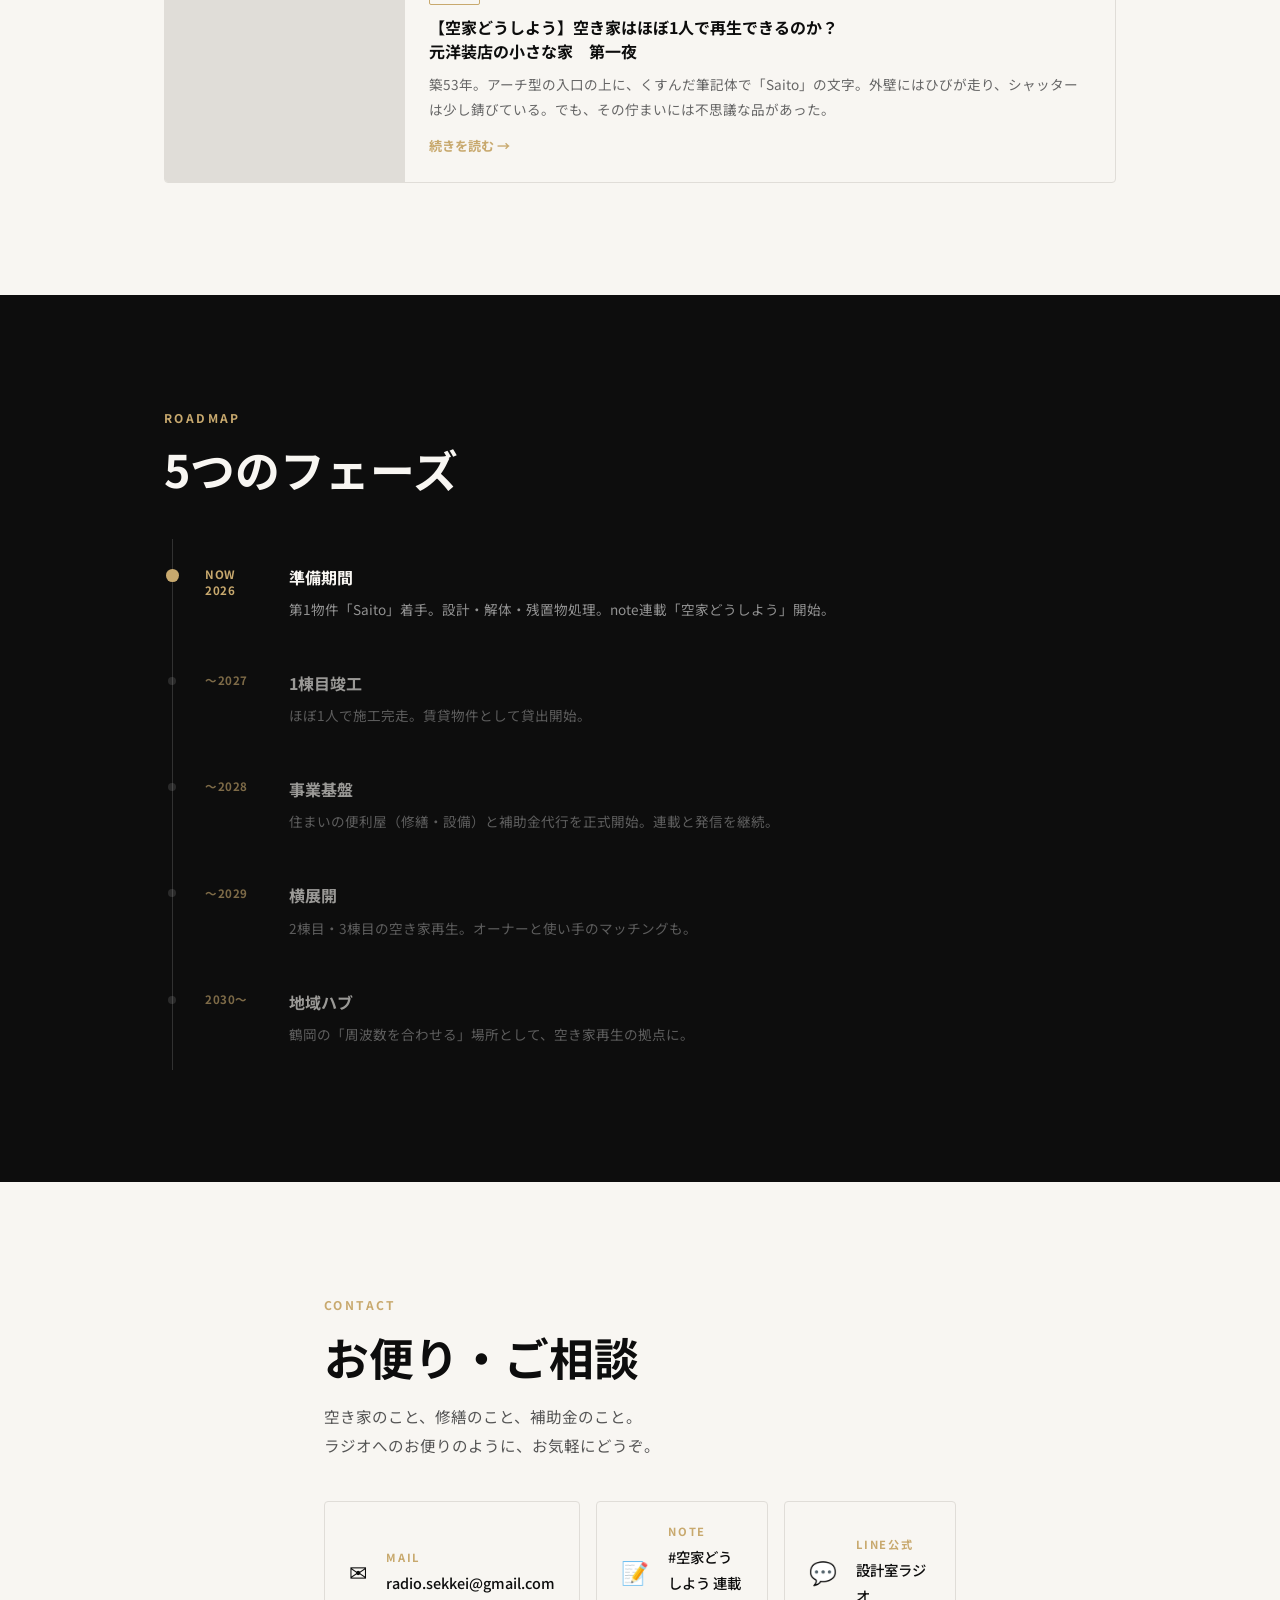
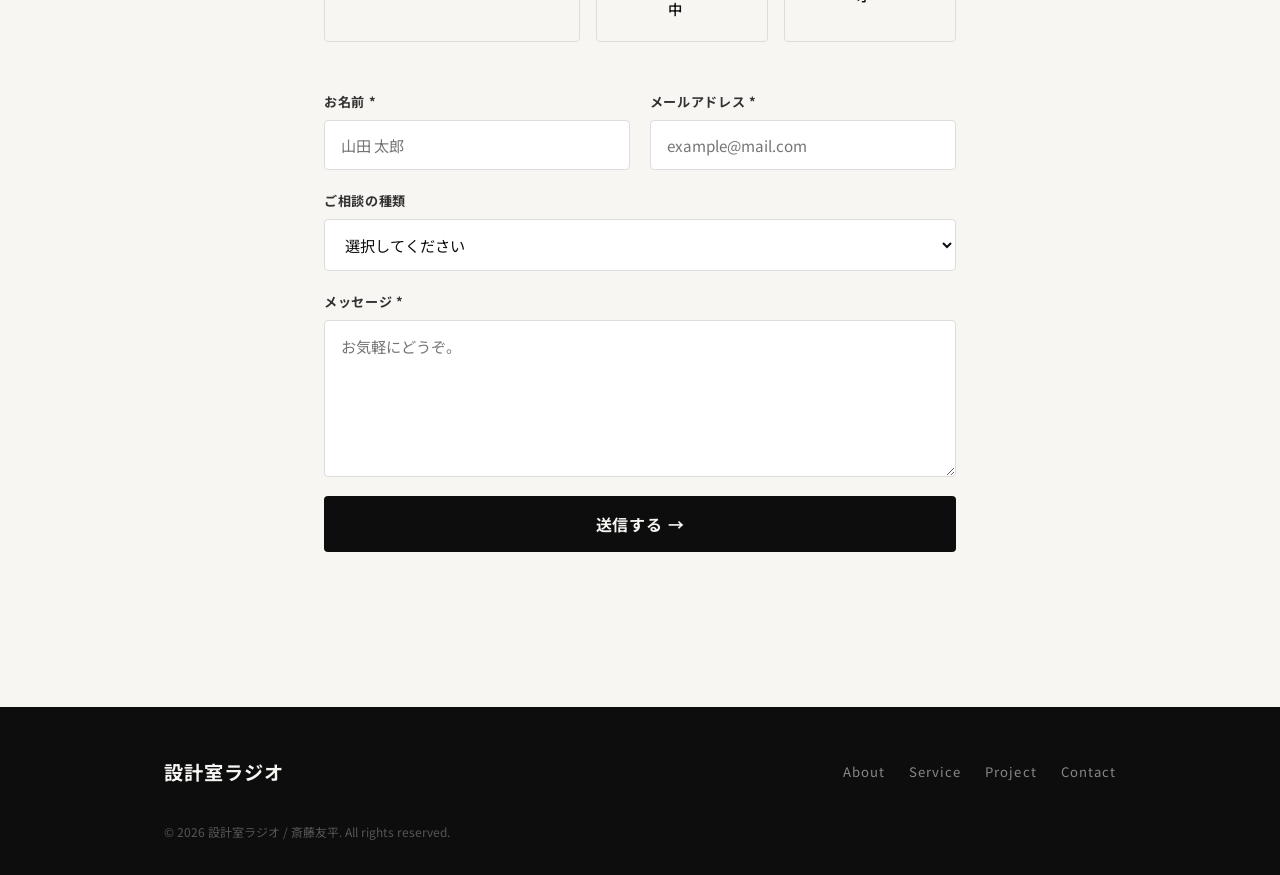
==== commit c051bc2a: "ハンバーガーメニュー修正・修繕メニューセクション追加 - モバイルナビドロワーを全画面高さ(100dvh)に修正 - Material Icons導入 - 修繕メニューセクション新設（12項目・概算費" ====
--- a/index.html
+++ b/index.html
@@ -7,7 +7,8 @@
   <meta name="description" content="「どうしよう」を「どうにかする」。設計・施工・発信を1人で束ねる鶴岡の実働型設計屋。空き家DIY再生、住宅設備修繕、補助金申請代行。">
   <link rel="preconnect" href="https://fonts.googleapis.com">
   <link href="https://fonts.googleapis.com/css2?family=Noto+Sans+JP:wght@300;400;500;700;900&display=swap" rel="stylesheet">
-  <link rel="stylesheet" href="styles.css?v=4">
+  <link rel="stylesheet" href="https://fonts.googleapis.com/icon?family=Material+Icons+Round">
+  <link rel="stylesheet" href="styles.css?v=5">
 </head>
 <body>
 
@@ -122,6 +123,116 @@
     </div>
   </section>
 
+  <!-- REPAIR MENU -->
+  <section class="section repair-section" id="repair">
+    <div class="container">
+      <p class="section-label">Service 02 — 修繕メニュー</p>
+      <h2 class="section-title">住まいの困りごと、<br>お気軽にご相談を。</h2>
+      <p class="repair-note">庄内地域全域・最短当日対応。概算費用は目安です。現地確認後に正式なお見積りをお出しします。</p>
+      <div class="repair-grid">
+
+        <div class="repair-card">
+          <div class="repair-icon-wrap"><span class="material-icons-round">local_fire_department</span></div>
+          <div class="repair-info">
+            <span class="repair-name">給湯器交換<br><small>石油・ガス</small></span>
+            <span class="repair-price">¥80,000〜</span>
+          </div>
+        </div>
+
+        <div class="repair-card">
+          <div class="repair-icon-wrap"><span class="material-icons-round">kitchen</span></div>
+          <div class="repair-info">
+            <span class="repair-name">ガスコンロ交換</span>
+            <span class="repair-price">¥15,000〜</span>
+          </div>
+        </div>
+
+        <div class="repair-card">
+          <div class="repair-icon-wrap"><span class="material-icons-round">ac_unit</span></div>
+          <div class="repair-info">
+            <span class="repair-name">エアコン取付・交換</span>
+            <span class="repair-price">¥15,000〜</span>
+          </div>
+        </div>
+
+        <div class="repair-card">
+          <div class="repair-icon-wrap"><span class="material-icons-round">thermostat</span></div>
+          <div class="repair-info">
+            <span class="repair-name">暖房機取付・修理<br><small>FF・ファンヒーター</small></span>
+            <span class="repair-price">¥30,000〜</span>
+          </div>
+        </div>
+
+        <div class="repair-card">
+          <div class="repair-icon-wrap"><span class="material-icons-round">plumbing</span></div>
+          <div class="repair-info">
+            <span class="repair-name">水栓・給水配管修理</span>
+            <span class="repair-price">¥8,000〜</span>
+          </div>
+        </div>
+
+        <div class="repair-card">
+          <div class="repair-icon-wrap"><span class="material-icons-round">electrical_services</span></div>
+          <div class="repair-info">
+            <span class="repair-name">電気工事<br><small>コンセント増設・移設</small></span>
+            <span class="repair-price">¥8,000〜</span>
+          </div>
+        </div>
+
+        <div class="repair-card">
+          <div class="repair-icon-wrap"><span class="material-icons-round">bathroom</span></div>
+          <div class="repair-info">
+            <span class="repair-name">トイレ交換</span>
+            <span class="repair-price">¥80,000〜</span>
+          </div>
+        </div>
+
+        <div class="repair-card">
+          <div class="repair-icon-wrap"><span class="material-icons-round">lightbulb</span></div>
+          <div class="repair-info">
+            <span class="repair-name">照明器具交換</span>
+            <span class="repair-price">¥5,000〜</span>
+          </div>
+        </div>
+
+        <div class="repair-card">
+          <div class="repair-icon-wrap"><span class="material-icons-round">cleaning_services</span></div>
+          <div class="repair-info">
+            <span class="repair-name">エアコンクリーニング</span>
+            <span class="repair-price">¥12,000〜</span>
+          </div>
+        </div>
+
+        <div class="repair-card">
+          <div class="repair-icon-wrap"><span class="material-icons-round">outdoor_grill</span></div>
+          <div class="repair-info">
+            <span class="repair-name">レンジフード取付・交換</span>
+            <span class="repair-price">¥15,000〜</span>
+          </div>
+        </div>
+
+        <div class="repair-card">
+          <div class="repair-icon-wrap"><span class="material-icons-round">yard</span></div>
+          <div class="repair-info">
+            <span class="repair-name">草刈り・庭木剪定</span>
+            <span class="repair-price">¥10,000〜</span>
+          </div>
+        </div>
+
+        <div class="repair-card">
+          <div class="repair-icon-wrap"><span class="material-icons-round">delete_sweep</span></div>
+          <div class="repair-info">
+            <span class="repair-name">残置物処理・片付け</span>
+            <span class="repair-price">¥20,000〜</span>
+          </div>
+        </div>
+
+      </div>
+      <p class="repair-cta-text">上記以外も、まずはお気軽に。</p>
+      <a href="#contact" class="btn btn-dark repair-cta-btn">相談してみる →</a>
+    </div>
+  </section>
+
   <!-- PROJECT -->
   <section class="section" id="project">
     <div class="container">
--- a/styles.css
+++ b/styles.css
@@ -103,32 +103,42 @@
 
 /* Mobile nav drawer */
 .nav.open {
-  display: flex;
+  display: flex !important;
   flex-direction: column;
   position: fixed;
-  top: 0; right: 0; bottom: 0;
+  top: 0;
+  right: 0;
+  left: auto;
   width: min(280px, 85vw);
-  background: #111;
+  height: 100dvh;
+  height: 100vh; /* fallback */
+  background: #1a1a1a;
   z-index: 999;
-  padding: calc(var(--header-h) + 1rem) 2rem 2rem;
+  padding: calc(var(--header-h) + 1.5rem) 1.8rem 2rem;
   gap: 0;
   align-items: flex-start;
   overflow-y: auto;
+  box-shadow: -4px 0 24px rgba(0,0,0,0.4);
 }
 .nav.open .nav-link {
   width: 100%;
-  padding: 1rem 0;
-  font-size: 1rem;
-  border-bottom: 1px solid rgba(255,255,255,0.07);
-}
+  padding: 1.1rem 0;
+  font-size: 1.05rem;
+  color: rgba(255,255,255,0.85);
+  border-bottom: 1px solid rgba(255,255,255,0.08);
+  letter-spacing: 0.06em;
+}
+.nav.open .nav-link:hover { color: var(--accent); }
 .nav.open .nav-cta {
-  margin-top: 1.5rem;
-  border: 1px solid rgba(255,255,255,0.3);
-  padding: 0.8rem 1.5rem;
+  margin-top: 1.8rem;
+  border: 1px solid var(--accent);
+  color: var(--accent) !important;
+  padding: 0.85rem 1.5rem;
   width: 100%;
   text-align: center;
   display: flex;
   justify-content: center;
+  border-radius: var(--radius);
 }
 
 .nav-overlay {
@@ -494,6 +504,98 @@
   font-size: 0.78rem;
   color: rgba(255,255,255,0.4);
   background: #111;
+}
+
+/* --- Repair Section --- */
+.repair-section { background: var(--light); }
+
+.repair-note {
+  font-size: 0.88rem;
+  color: #777;
+  margin-top: -1.5rem;
+  margin-bottom: 2rem;
+  line-height: 1.8;
+}
+
+.repair-grid {
+  display: grid;
+  grid-template-columns: 1fr 1fr;
+  gap: 0.75rem;
+  margin-bottom: 2rem;
+}
+
+.repair-card {
+  background: #fff;
+  border-radius: 12px;
+  padding: 1rem 1rem 1rem 1rem;
+  display: flex;
+  align-items: center;
+  gap: 0.85rem;
+  box-shadow: 0 1px 4px rgba(0,0,0,0.06);
+  transition: box-shadow 0.2s, transform 0.2s;
+}
+.repair-card:hover {
+  box-shadow: 0 4px 16px rgba(0,0,0,0.1);
+  transform: translateY(-2px);
+}
+
+.repair-icon-wrap {
+  width: 44px;
+  height: 44px;
+  border-radius: 12px;
+  background: rgba(200,169,110,0.12);
+  display: flex;
+  align-items: center;
+  justify-content: center;
+  flex-shrink: 0;
+}
+.repair-icon-wrap .material-icons-round {
+  font-size: 1.4rem;
+  color: var(--accent);
+}
+
+.repair-info {
+  display: flex;
+  flex-direction: column;
+  gap: 0.2rem;
+  min-width: 0;
+}
+.repair-name {
+  font-size: 0.8rem;
+  font-weight: 700;
+  color: var(--black);
+  line-height: 1.4;
+}
+.repair-name small {
+  font-size: 0.68rem;
+  font-weight: 400;
+  color: #888;
+  display: block;
+}
+.repair-price {
+  font-size: 0.82rem;
+  font-weight: 700;
+  color: var(--accent);
+  letter-spacing: 0.02em;
+}
+
+.repair-cta-text {
+  text-align: center;
+  font-size: 0.9rem;
+  color: #888;
+  margin-bottom: 1rem;
+}
+.repair-cta-btn {
+  display: block;
+  max-width: 280px;
+  margin: 0 auto;
+}
+
+@media (min-width: 640px) {
+  .repair-grid { grid-template-columns: repeat(3, 1fr); }
+}
+@media (min-width: 900px) {
+  .repair-grid { grid-template-columns: repeat(4, 1fr); }
 }
 
 /* --- Note Card --- */
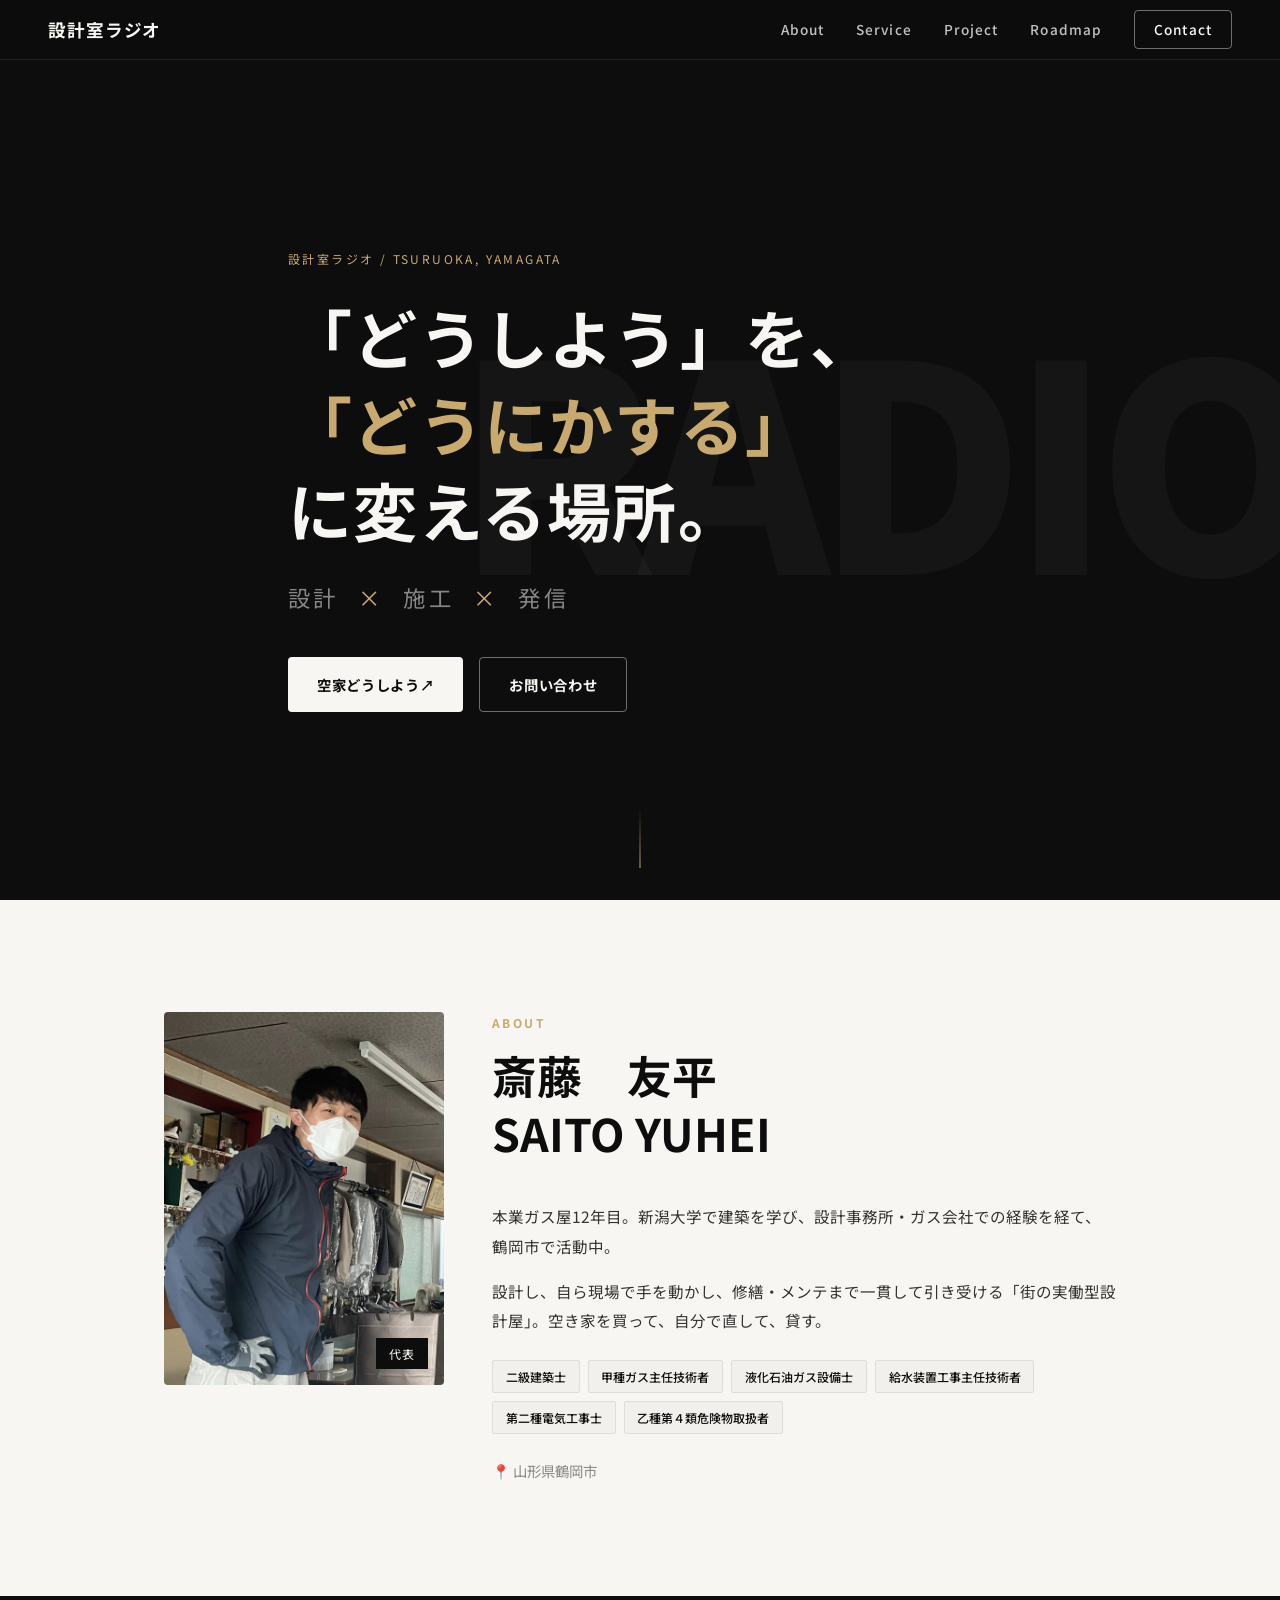
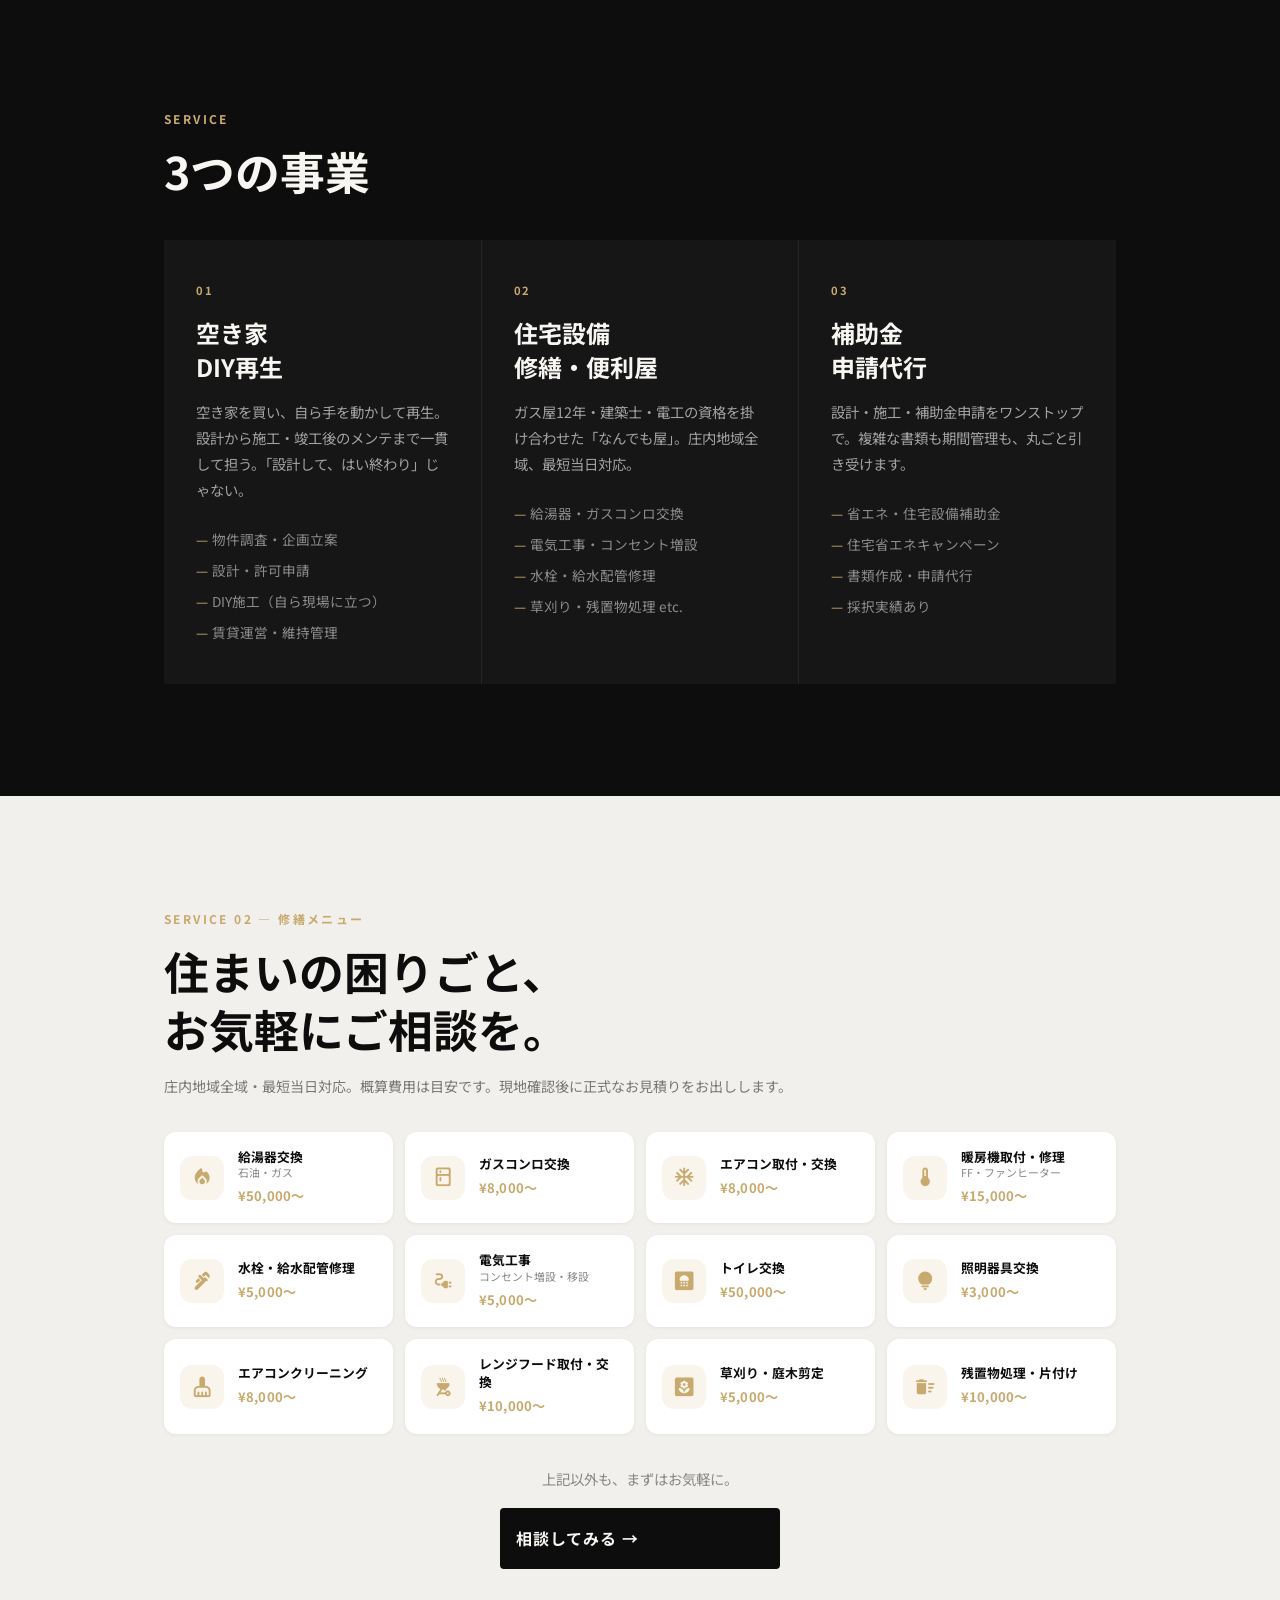
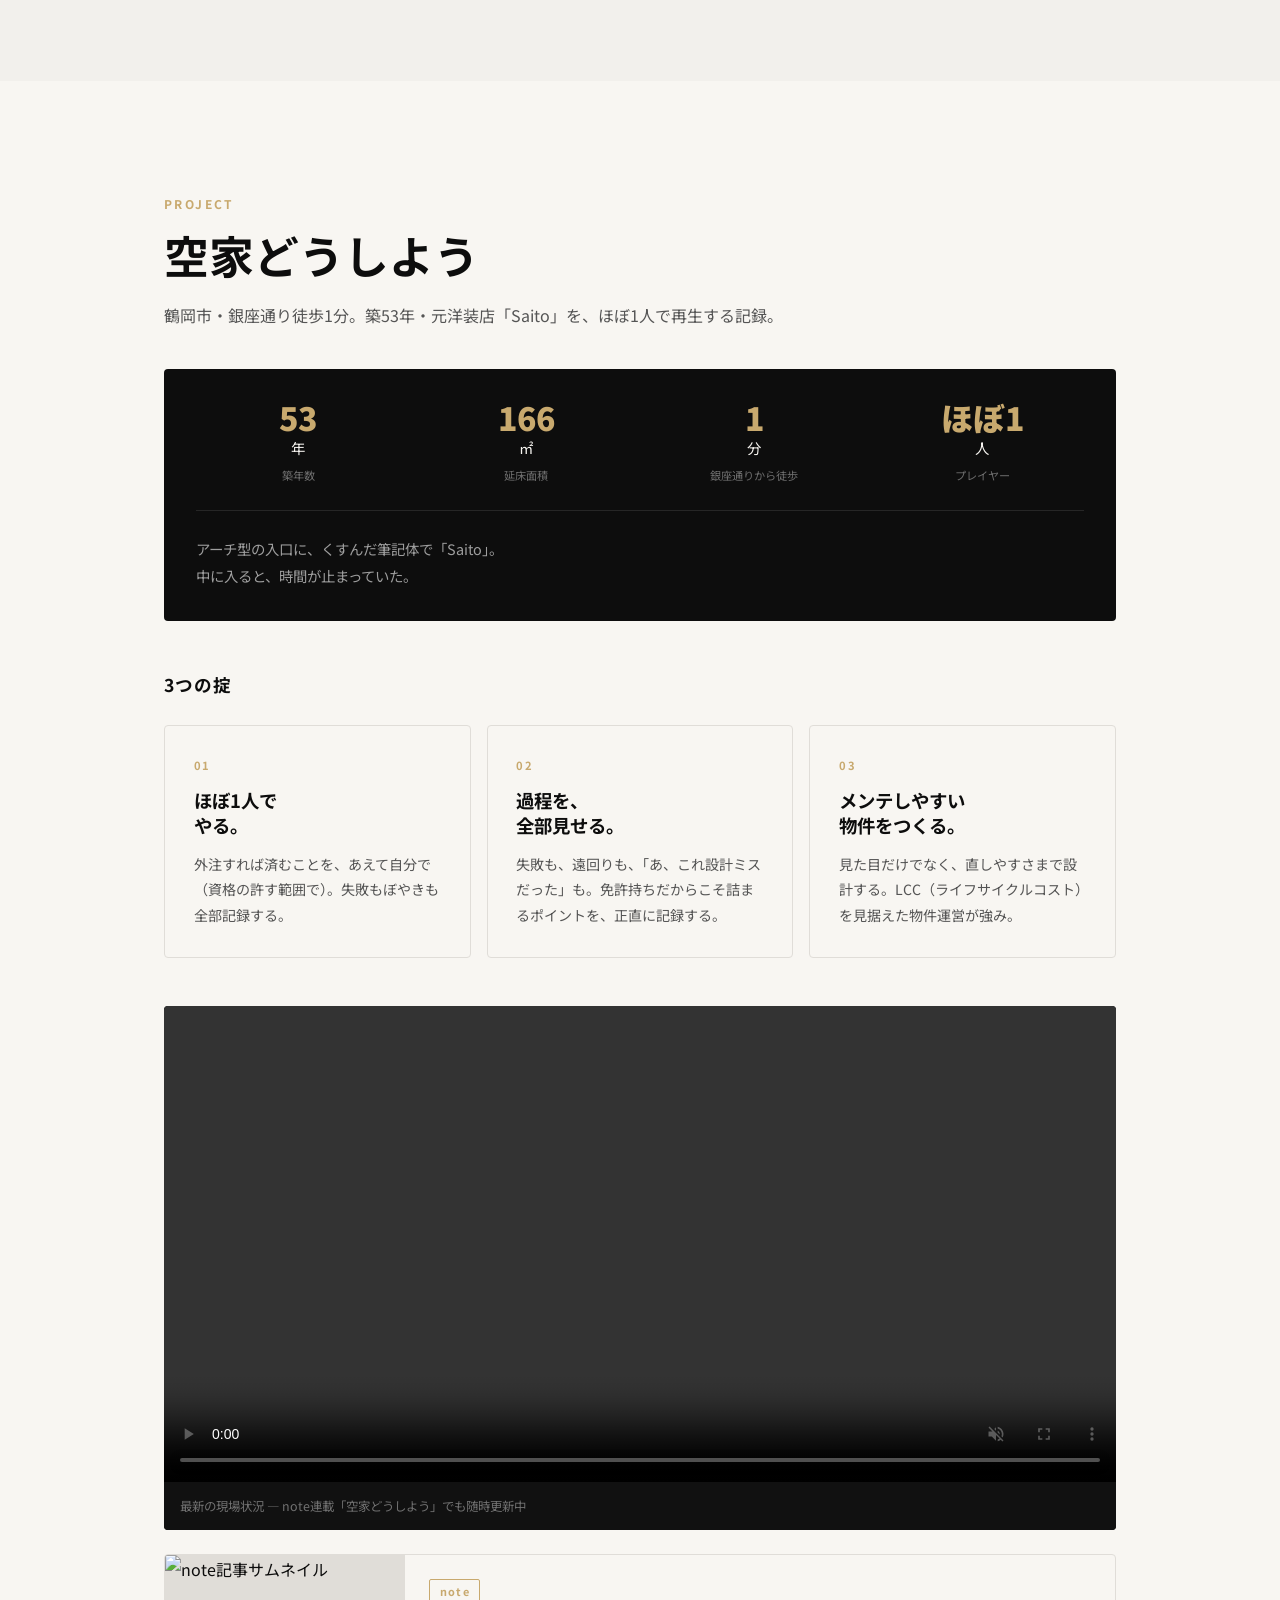
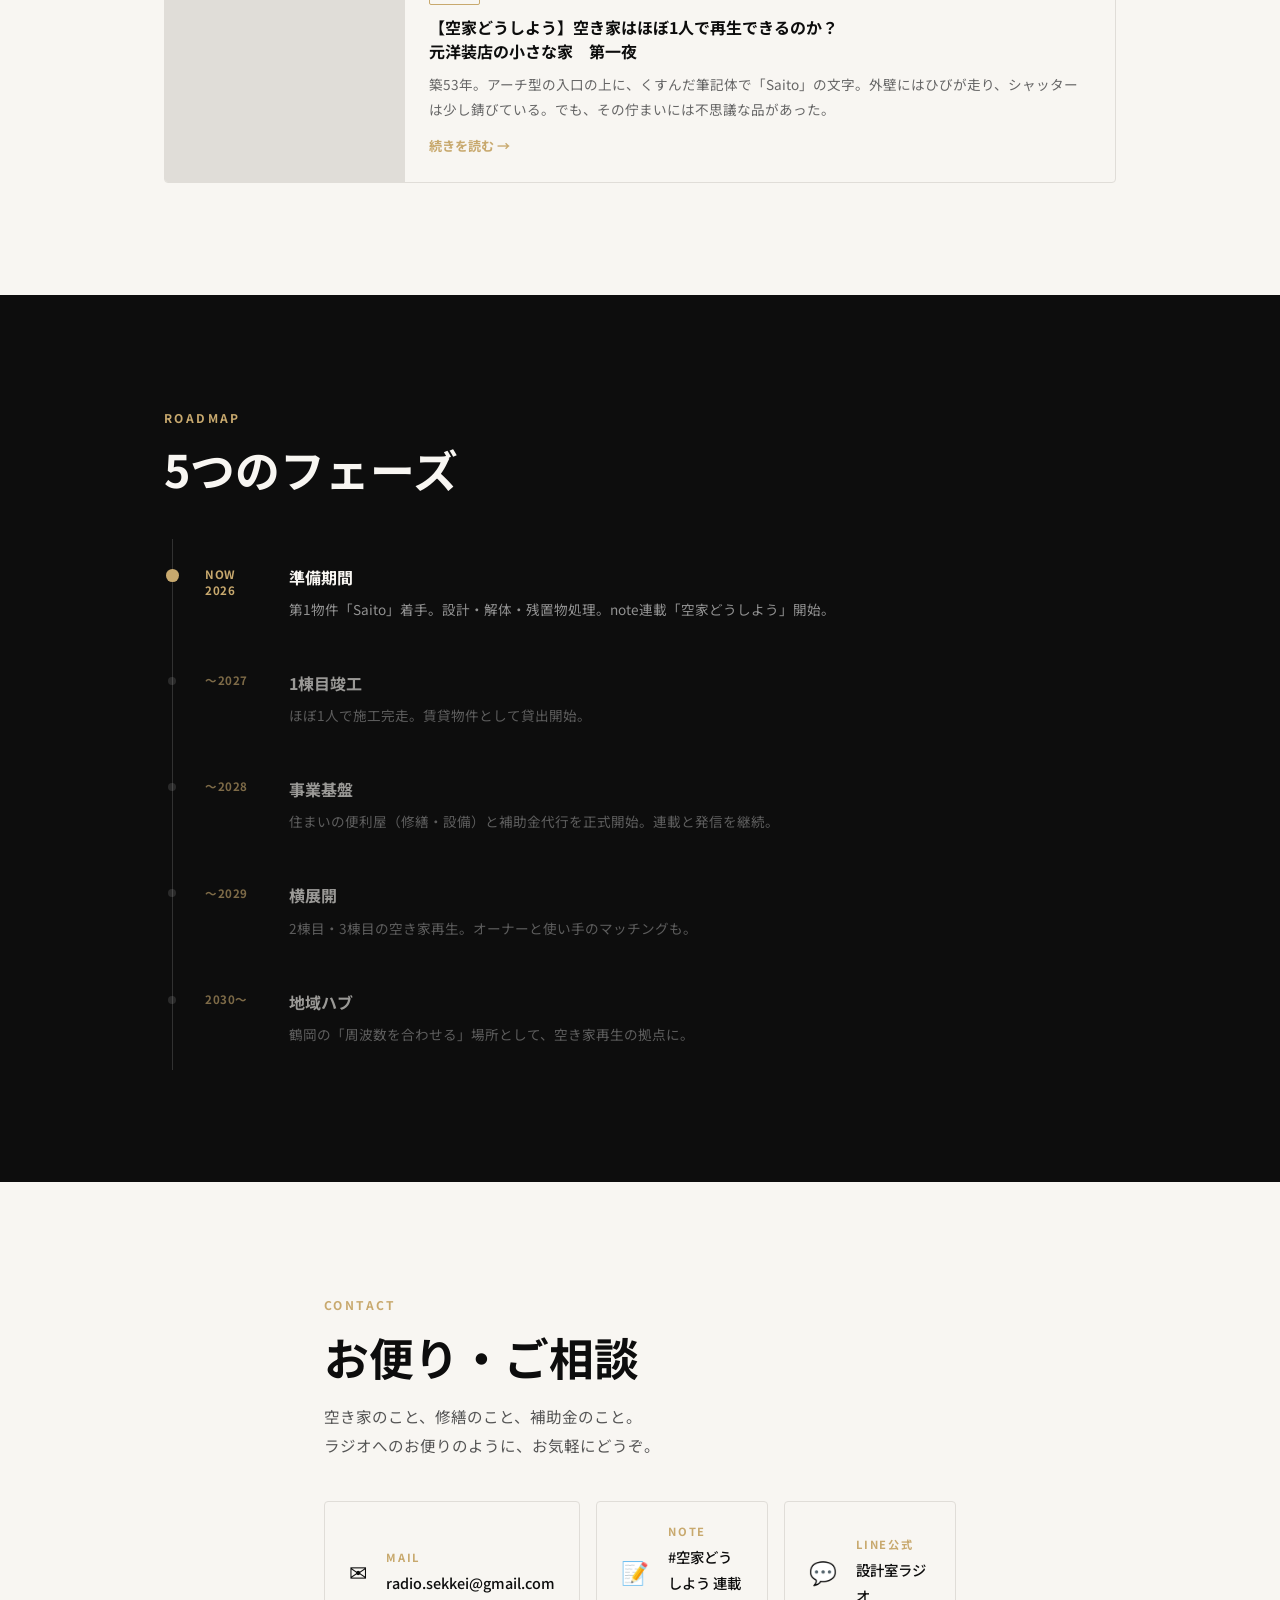
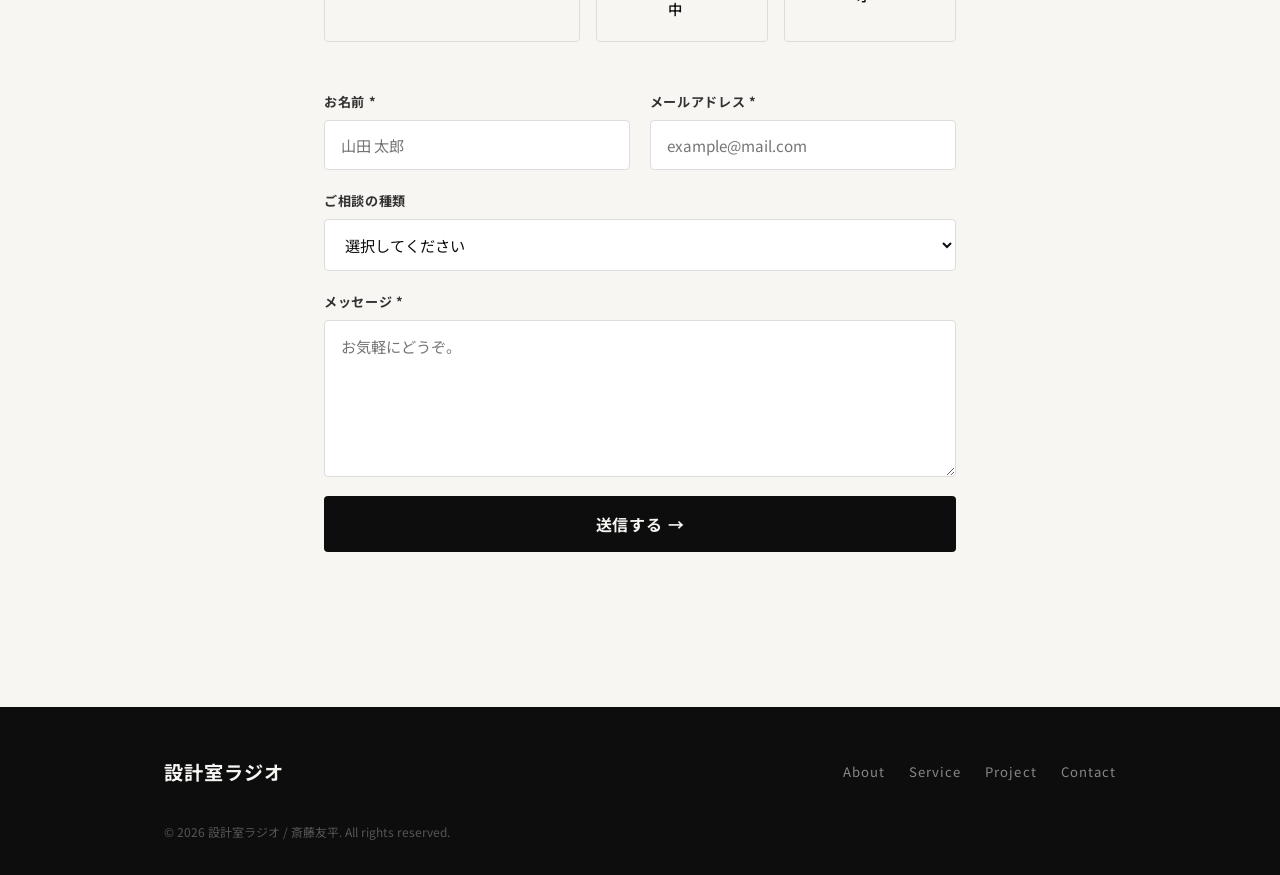
==== commit 38841090: "修繕メニューの概算費用を庄内・鶴岡相場に修正" ====
--- a/index.html
+++ b/index.html
@@ -135,7 +135,7 @@
           <div class="repair-icon-wrap"><span class="material-icons-round">local_fire_department</span></div>
           <div class="repair-info">
             <span class="repair-name">給湯器交換<br><small>石油・ガス</small></span>
-            <span class="repair-price">¥80,000〜</span>
+            <span class="repair-price">¥50,000〜</span>
           </div>
         </div>
 
@@ -143,87 +143,87 @@
           <div class="repair-icon-wrap"><span class="material-icons-round">kitchen</span></div>
           <div class="repair-info">
             <span class="repair-name">ガスコンロ交換</span>
+            <span class="repair-price">¥8,000〜</span>
+          </div>
+        </div>
+
+        <div class="repair-card">
+          <div class="repair-icon-wrap"><span class="material-icons-round">ac_unit</span></div>
+          <div class="repair-info">
+            <span class="repair-name">エアコン取付・交換</span>
+            <span class="repair-price">¥8,000〜</span>
+          </div>
+        </div>
+
+        <div class="repair-card">
+          <div class="repair-icon-wrap"><span class="material-icons-round">thermostat</span></div>
+          <div class="repair-info">
+            <span class="repair-name">暖房機取付・修理<br><small>FF・ファンヒーター</small></span>
             <span class="repair-price">¥15,000〜</span>
           </div>
         </div>
 
         <div class="repair-card">
-          <div class="repair-icon-wrap"><span class="material-icons-round">ac_unit</span></div>
-          <div class="repair-info">
-            <span class="repair-name">エアコン取付・交換</span>
-            <span class="repair-price">¥15,000〜</span>
-          </div>
-        </div>
-
-        <div class="repair-card">
-          <div class="repair-icon-wrap"><span class="material-icons-round">thermostat</span></div>
-          <div class="repair-info">
-            <span class="repair-name">暖房機取付・修理<br><small>FF・ファンヒーター</small></span>
-            <span class="repair-price">¥30,000〜</span>
-          </div>
-        </div>
-
-        <div class="repair-card">
           <div class="repair-icon-wrap"><span class="material-icons-round">plumbing</span></div>
           <div class="repair-info">
             <span class="repair-name">水栓・給水配管修理</span>
+            <span class="repair-price">¥5,000〜</span>
+          </div>
+        </div>
+
+        <div class="repair-card">
+          <div class="repair-icon-wrap"><span class="material-icons-round">electrical_services</span></div>
+          <div class="repair-info">
+            <span class="repair-name">電気工事<br><small>コンセント増設・移設</small></span>
+            <span class="repair-price">¥5,000〜</span>
+          </div>
+        </div>
+
+        <div class="repair-card">
+          <div class="repair-icon-wrap"><span class="material-icons-round">bathroom</span></div>
+          <div class="repair-info">
+            <span class="repair-name">トイレ交換</span>
+            <span class="repair-price">¥50,000〜</span>
+          </div>
+        </div>
+
+        <div class="repair-card">
+          <div class="repair-icon-wrap"><span class="material-icons-round">lightbulb</span></div>
+          <div class="repair-info">
+            <span class="repair-name">照明器具交換</span>
+            <span class="repair-price">¥3,000〜</span>
+          </div>
+        </div>
+
+        <div class="repair-card">
+          <div class="repair-icon-wrap"><span class="material-icons-round">cleaning_services</span></div>
+          <div class="repair-info">
+            <span class="repair-name">エアコンクリーニング</span>
             <span class="repair-price">¥8,000〜</span>
           </div>
         </div>
 
         <div class="repair-card">
-          <div class="repair-icon-wrap"><span class="material-icons-round">electrical_services</span></div>
-          <div class="repair-info">
-            <span class="repair-name">電気工事<br><small>コンセント増設・移設</small></span>
-            <span class="repair-price">¥8,000〜</span>
-          </div>
-        </div>
-
-        <div class="repair-card">
-          <div class="repair-icon-wrap"><span class="material-icons-round">bathroom</span></div>
-          <div class="repair-info">
-            <span class="repair-name">トイレ交換</span>
-            <span class="repair-price">¥80,000〜</span>
-          </div>
-        </div>
-
-        <div class="repair-card">
-          <div class="repair-icon-wrap"><span class="material-icons-round">lightbulb</span></div>
-          <div class="repair-info">
-            <span class="repair-name">照明器具交換</span>
+          <div class="repair-icon-wrap"><span class="material-icons-round">outdoor_grill</span></div>
+          <div class="repair-info">
+            <span class="repair-name">レンジフード取付・交換</span>
+            <span class="repair-price">¥10,000〜</span>
+          </div>
+        </div>
+
+        <div class="repair-card">
+          <div class="repair-icon-wrap"><span class="material-icons-round">yard</span></div>
+          <div class="repair-info">
+            <span class="repair-name">草刈り・庭木剪定</span>
             <span class="repair-price">¥5,000〜</span>
           </div>
         </div>
 
         <div class="repair-card">
-          <div class="repair-icon-wrap"><span class="material-icons-round">cleaning_services</span></div>
-          <div class="repair-info">
-            <span class="repair-name">エアコンクリーニング</span>
-            <span class="repair-price">¥12,000〜</span>
-          </div>
-        </div>
-
-        <div class="repair-card">
-          <div class="repair-icon-wrap"><span class="material-icons-round">outdoor_grill</span></div>
-          <div class="repair-info">
-            <span class="repair-name">レンジフード取付・交換</span>
-            <span class="repair-price">¥15,000〜</span>
-          </div>
-        </div>
-
-        <div class="repair-card">
-          <div class="repair-icon-wrap"><span class="material-icons-round">yard</span></div>
-          <div class="repair-info">
-            <span class="repair-name">草刈り・庭木剪定</span>
+          <div class="repair-icon-wrap"><span class="material-icons-round">delete_sweep</span></div>
+          <div class="repair-info">
+            <span class="repair-name">残置物処理・片付け</span>
             <span class="repair-price">¥10,000〜</span>
-          </div>
-        </div>
-
-        <div class="repair-card">
-          <div class="repair-icon-wrap"><span class="material-icons-round">delete_sweep</span></div>
-          <div class="repair-info">
-            <span class="repair-name">残置物処理・片付け</span>
-            <span class="repair-price">¥20,000〜</span>
           </div>
         </div>
 
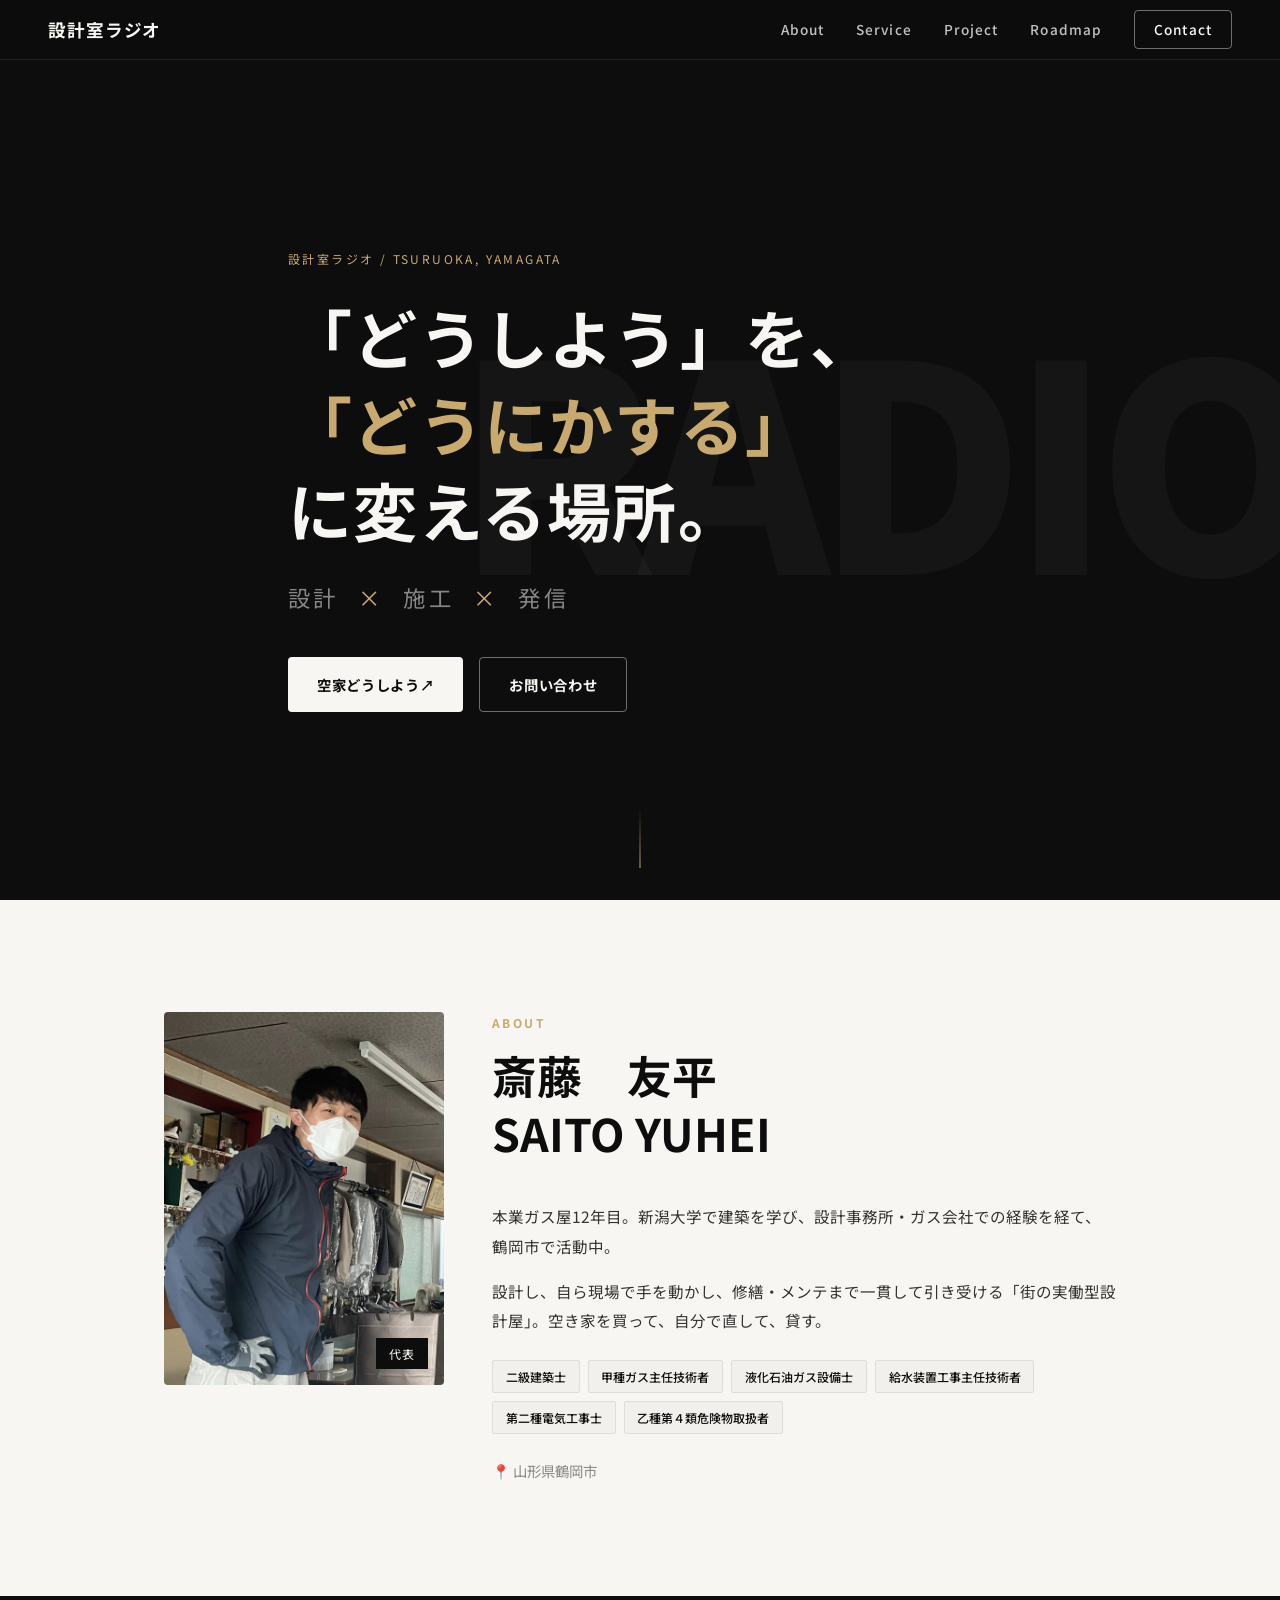
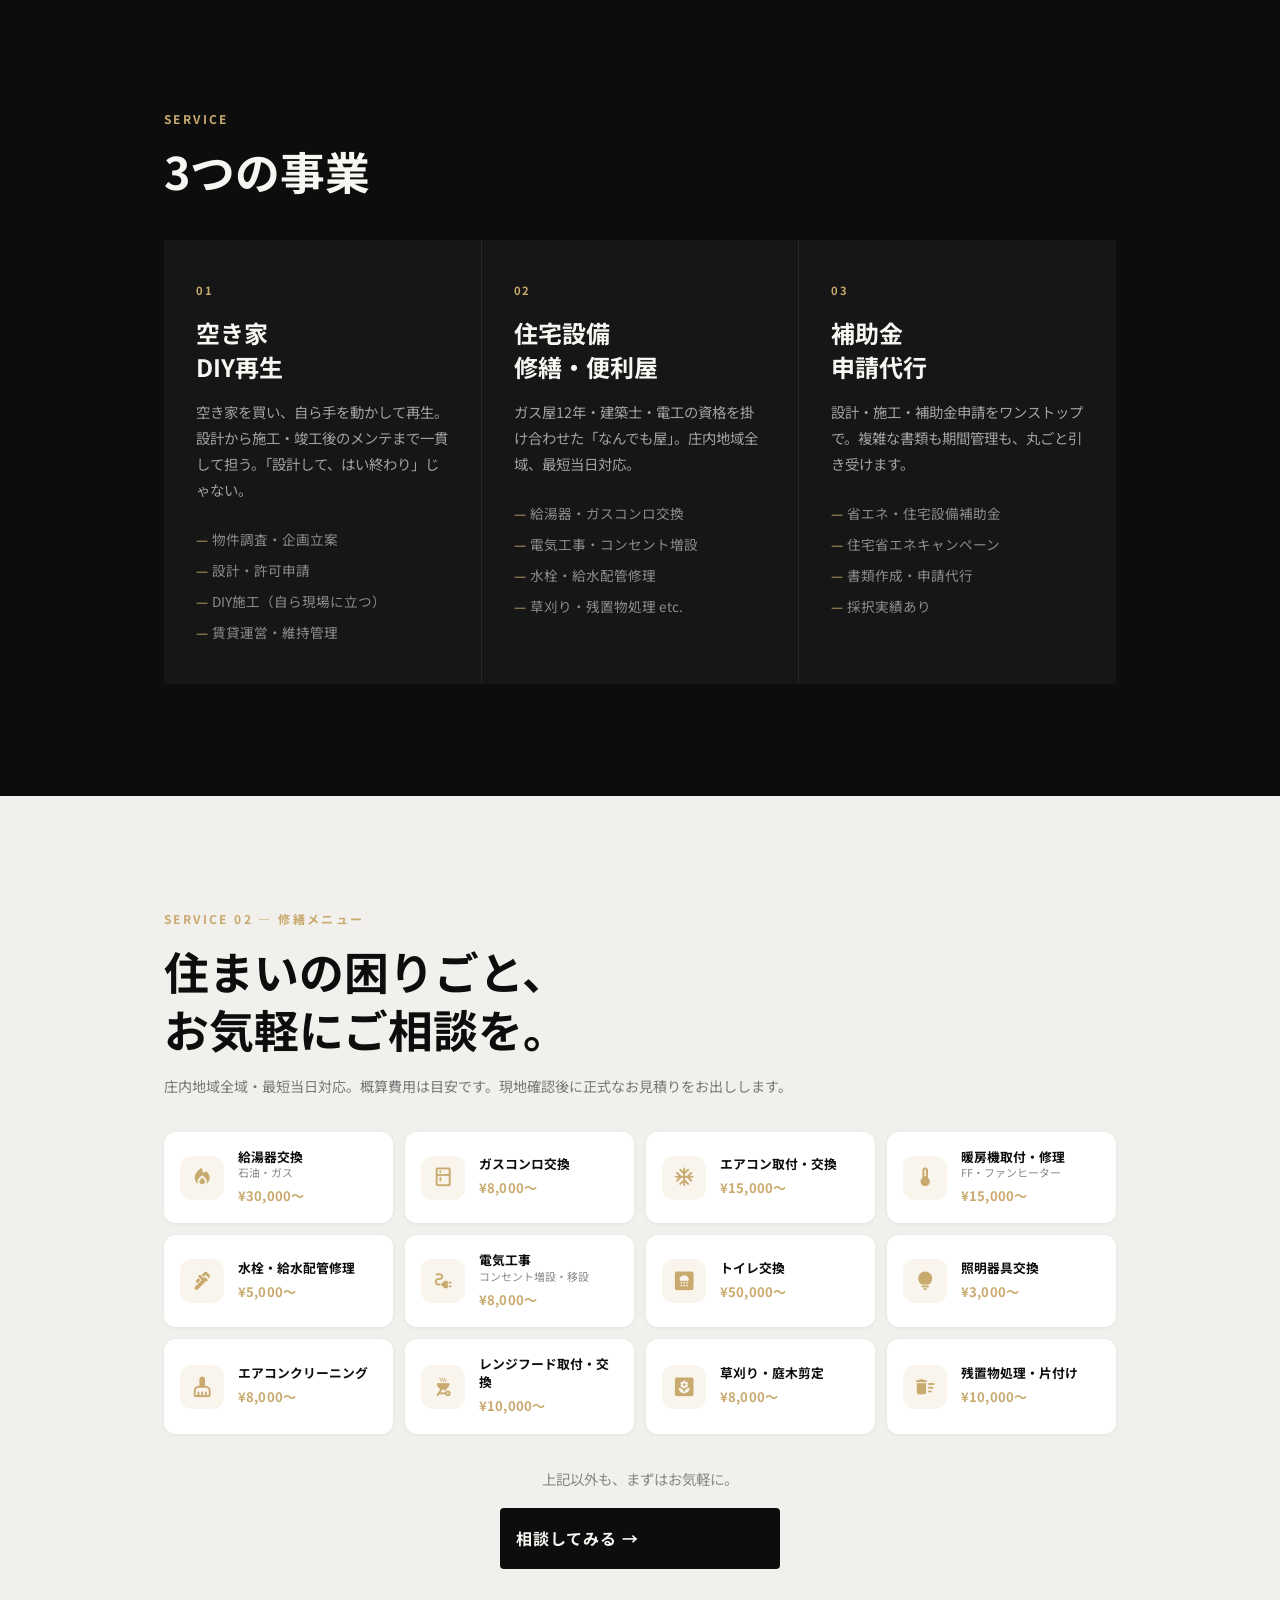
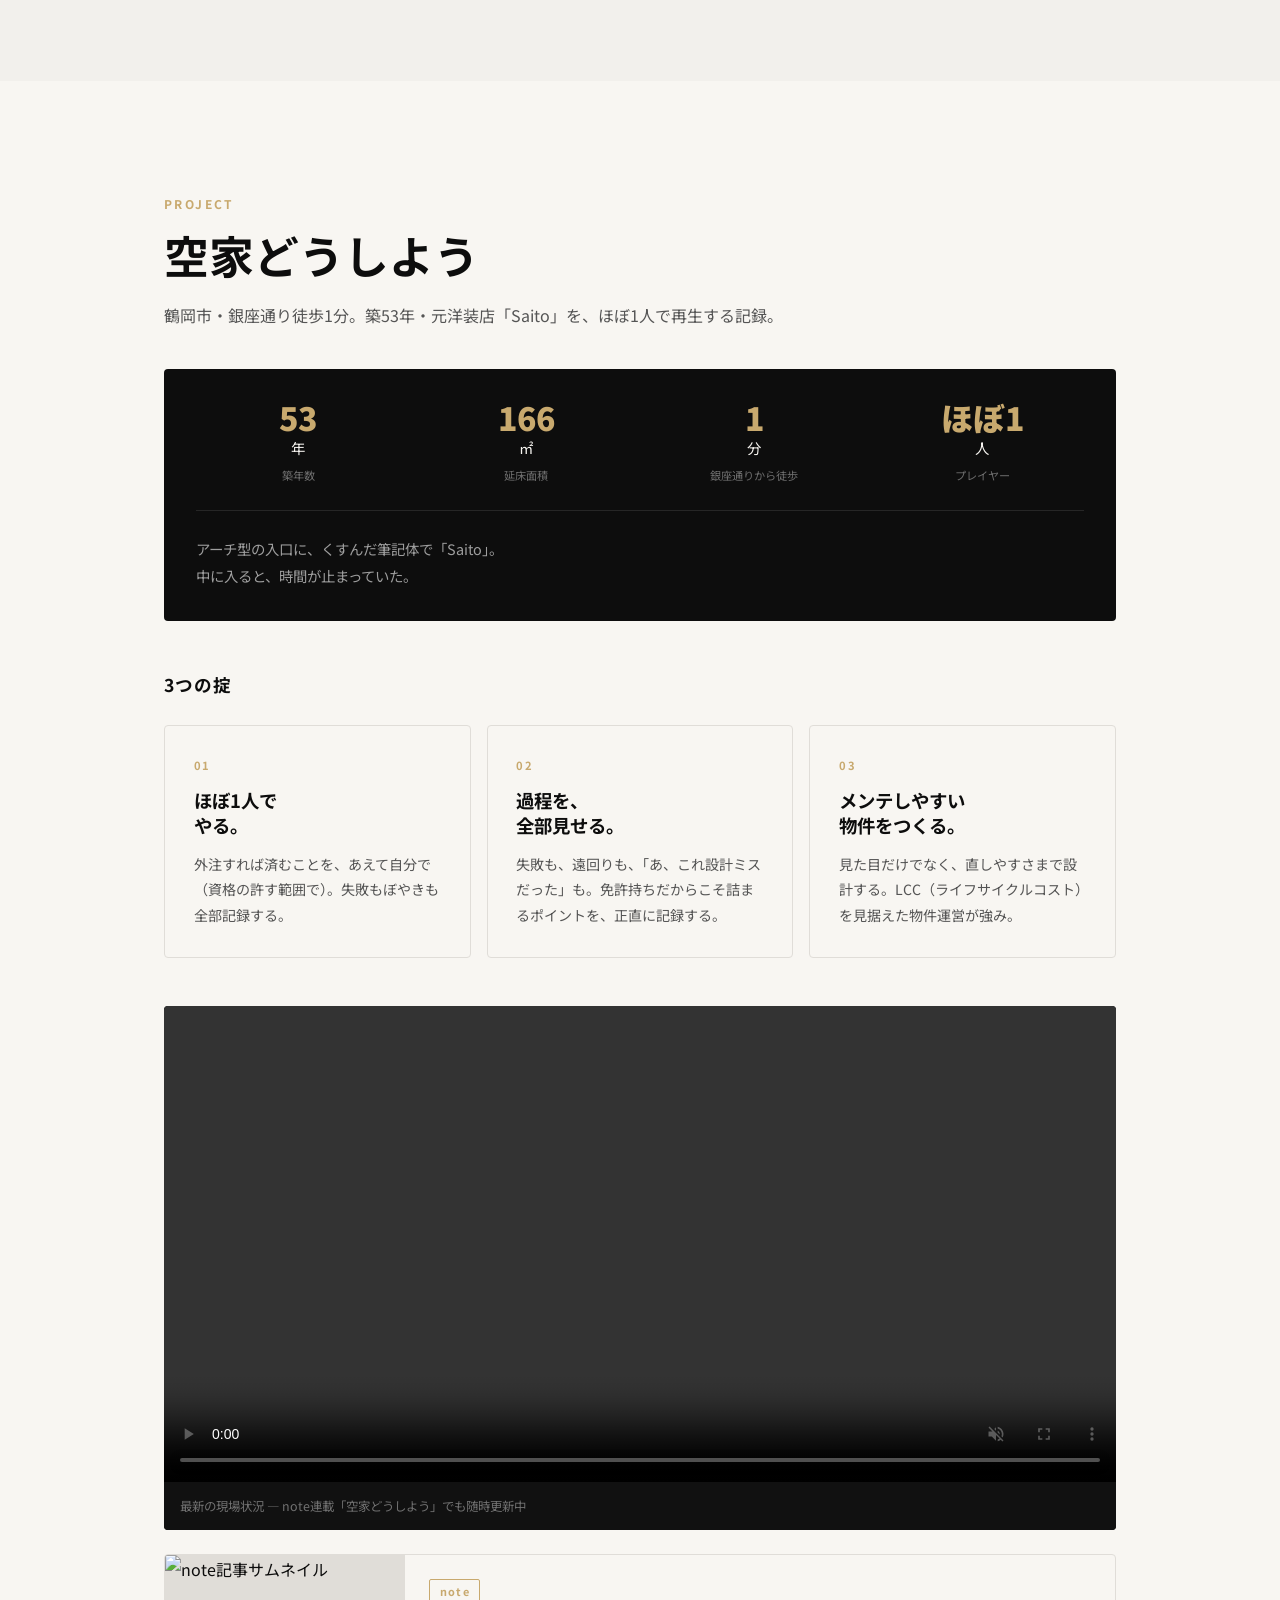
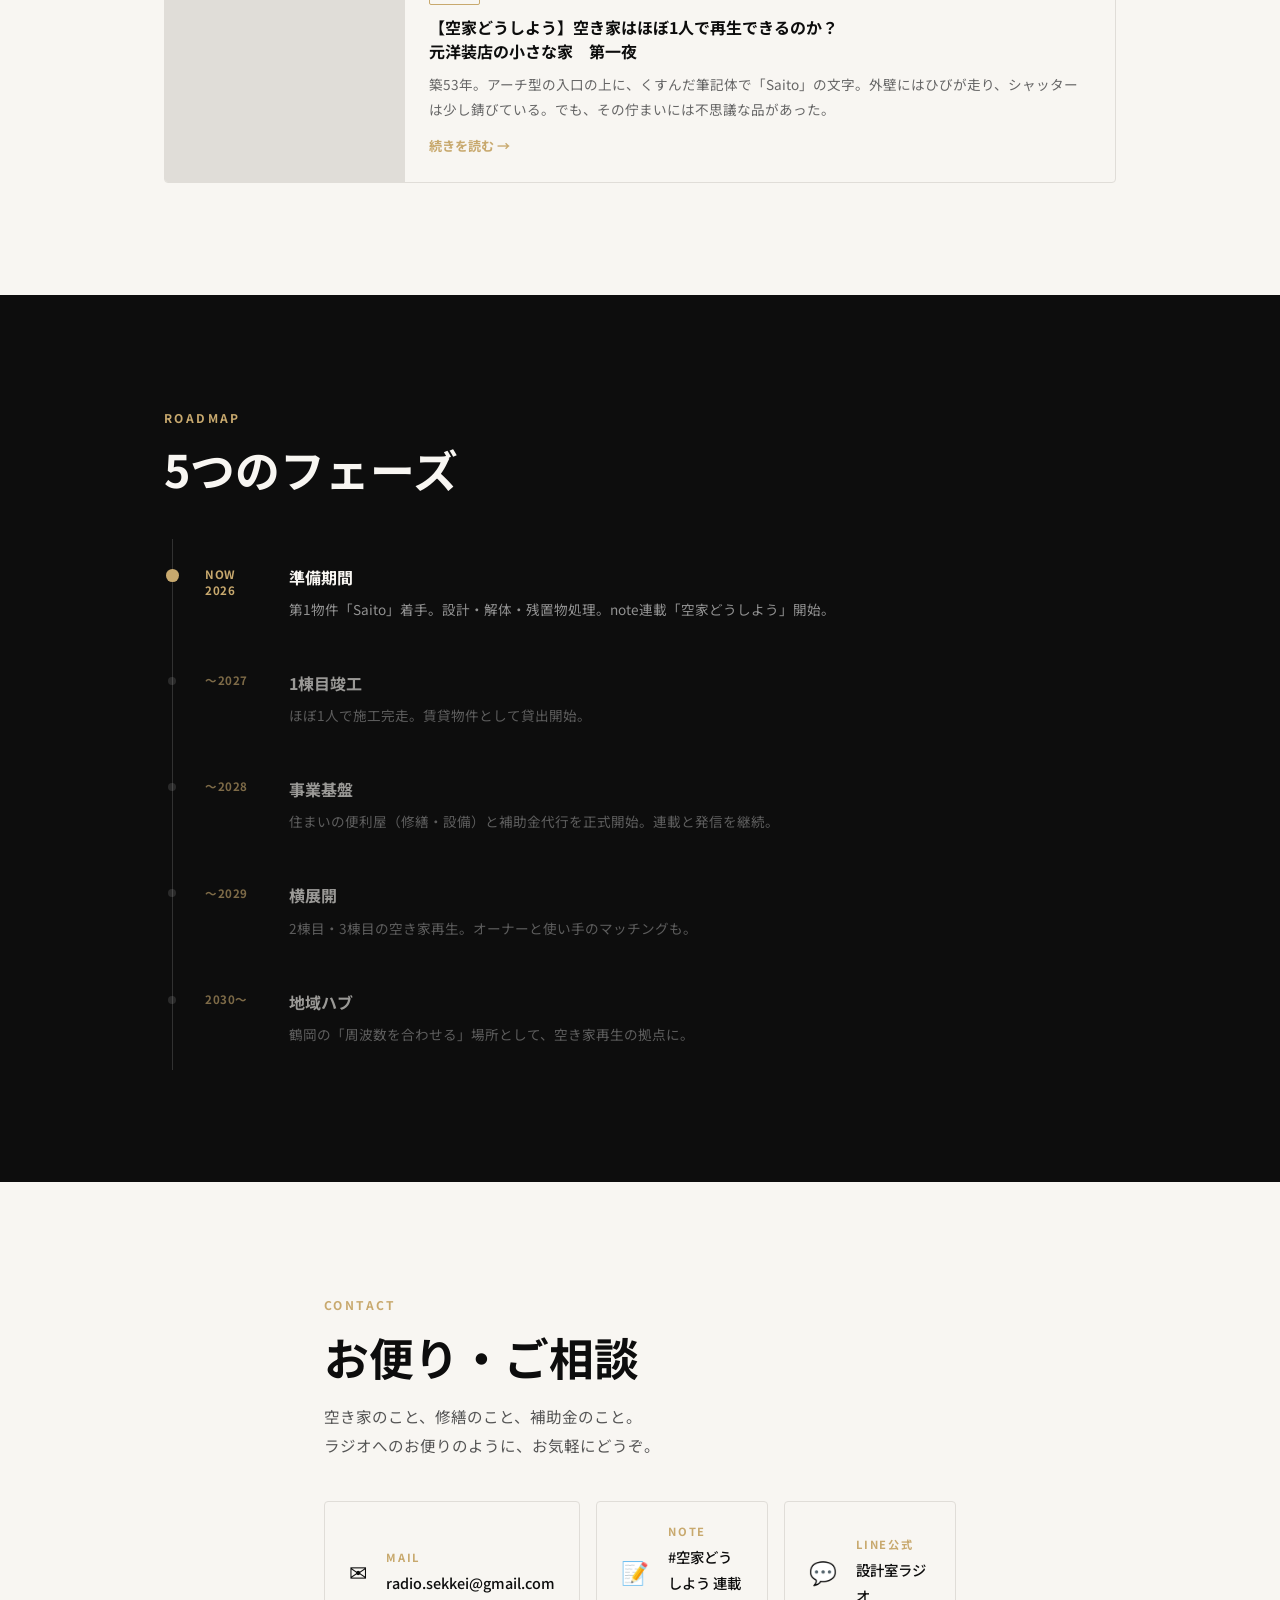
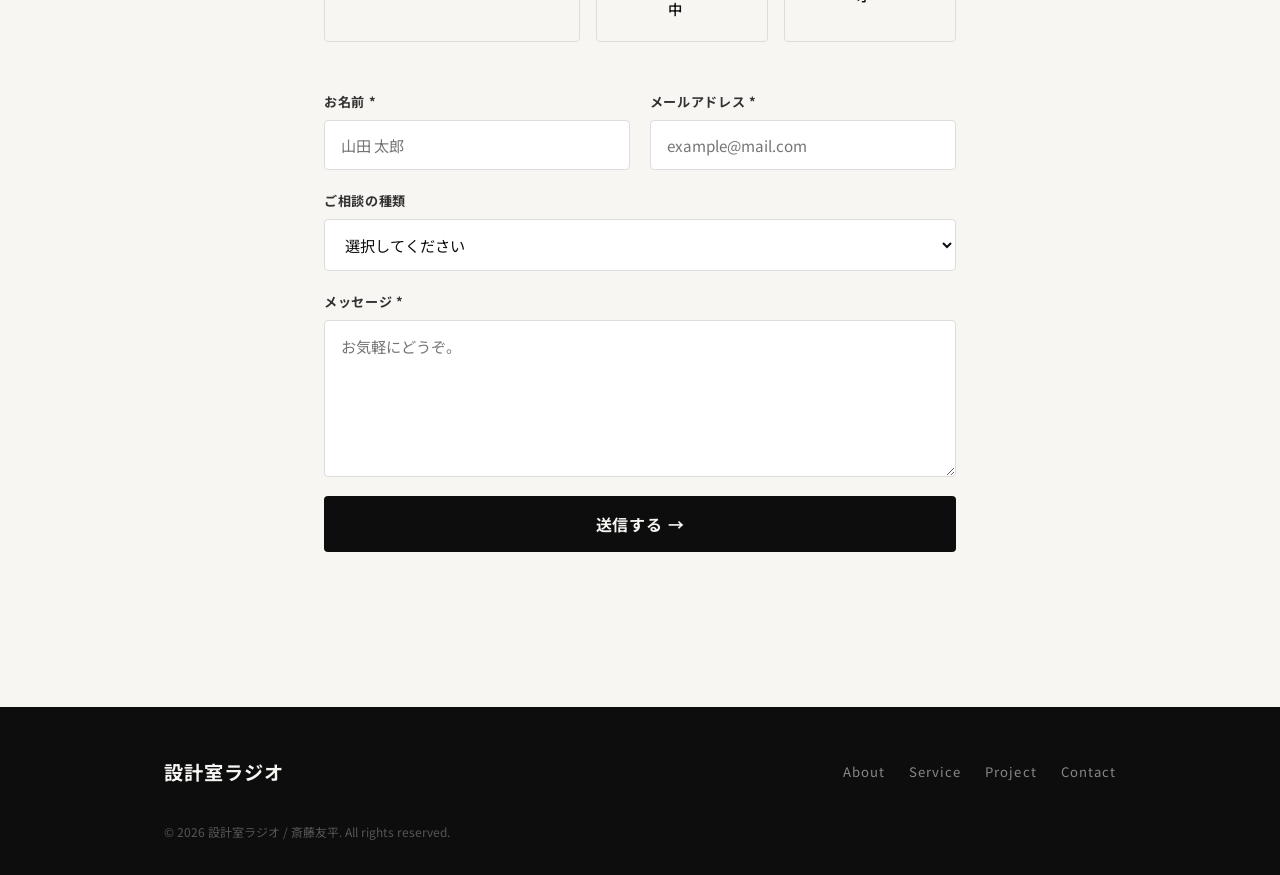
==== commit d36a7f66: "修繕メニュー価格を一部修正（エアコン・電気・給湯器・草刈り）" ====
--- a/index.html
+++ b/index.html
@@ -135,7 +135,7 @@
           <div class="repair-icon-wrap"><span class="material-icons-round">local_fire_department</span></div>
           <div class="repair-info">
             <span class="repair-name">給湯器交換<br><small>石油・ガス</small></span>
-            <span class="repair-price">¥50,000〜</span>
+            <span class="repair-price">¥30,000〜</span>
           </div>
         </div>
 
@@ -151,7 +151,7 @@
           <div class="repair-icon-wrap"><span class="material-icons-round">ac_unit</span></div>
           <div class="repair-info">
             <span class="repair-name">エアコン取付・交換</span>
-            <span class="repair-price">¥8,000〜</span>
+            <span class="repair-price">¥15,000〜</span>
           </div>
         </div>
 
@@ -175,7 +175,7 @@
           <div class="repair-icon-wrap"><span class="material-icons-round">electrical_services</span></div>
           <div class="repair-info">
             <span class="repair-name">電気工事<br><small>コンセント増設・移設</small></span>
-            <span class="repair-price">¥5,000〜</span>
+            <span class="repair-price">¥8,000〜</span>
           </div>
         </div>
 
@@ -215,7 +215,7 @@
           <div class="repair-icon-wrap"><span class="material-icons-round">yard</span></div>
           <div class="repair-info">
             <span class="repair-name">草刈り・庭木剪定</span>
-            <span class="repair-price">¥5,000〜</span>
+            <span class="repair-price">¥8,000〜</span>
           </div>
         </div>
 
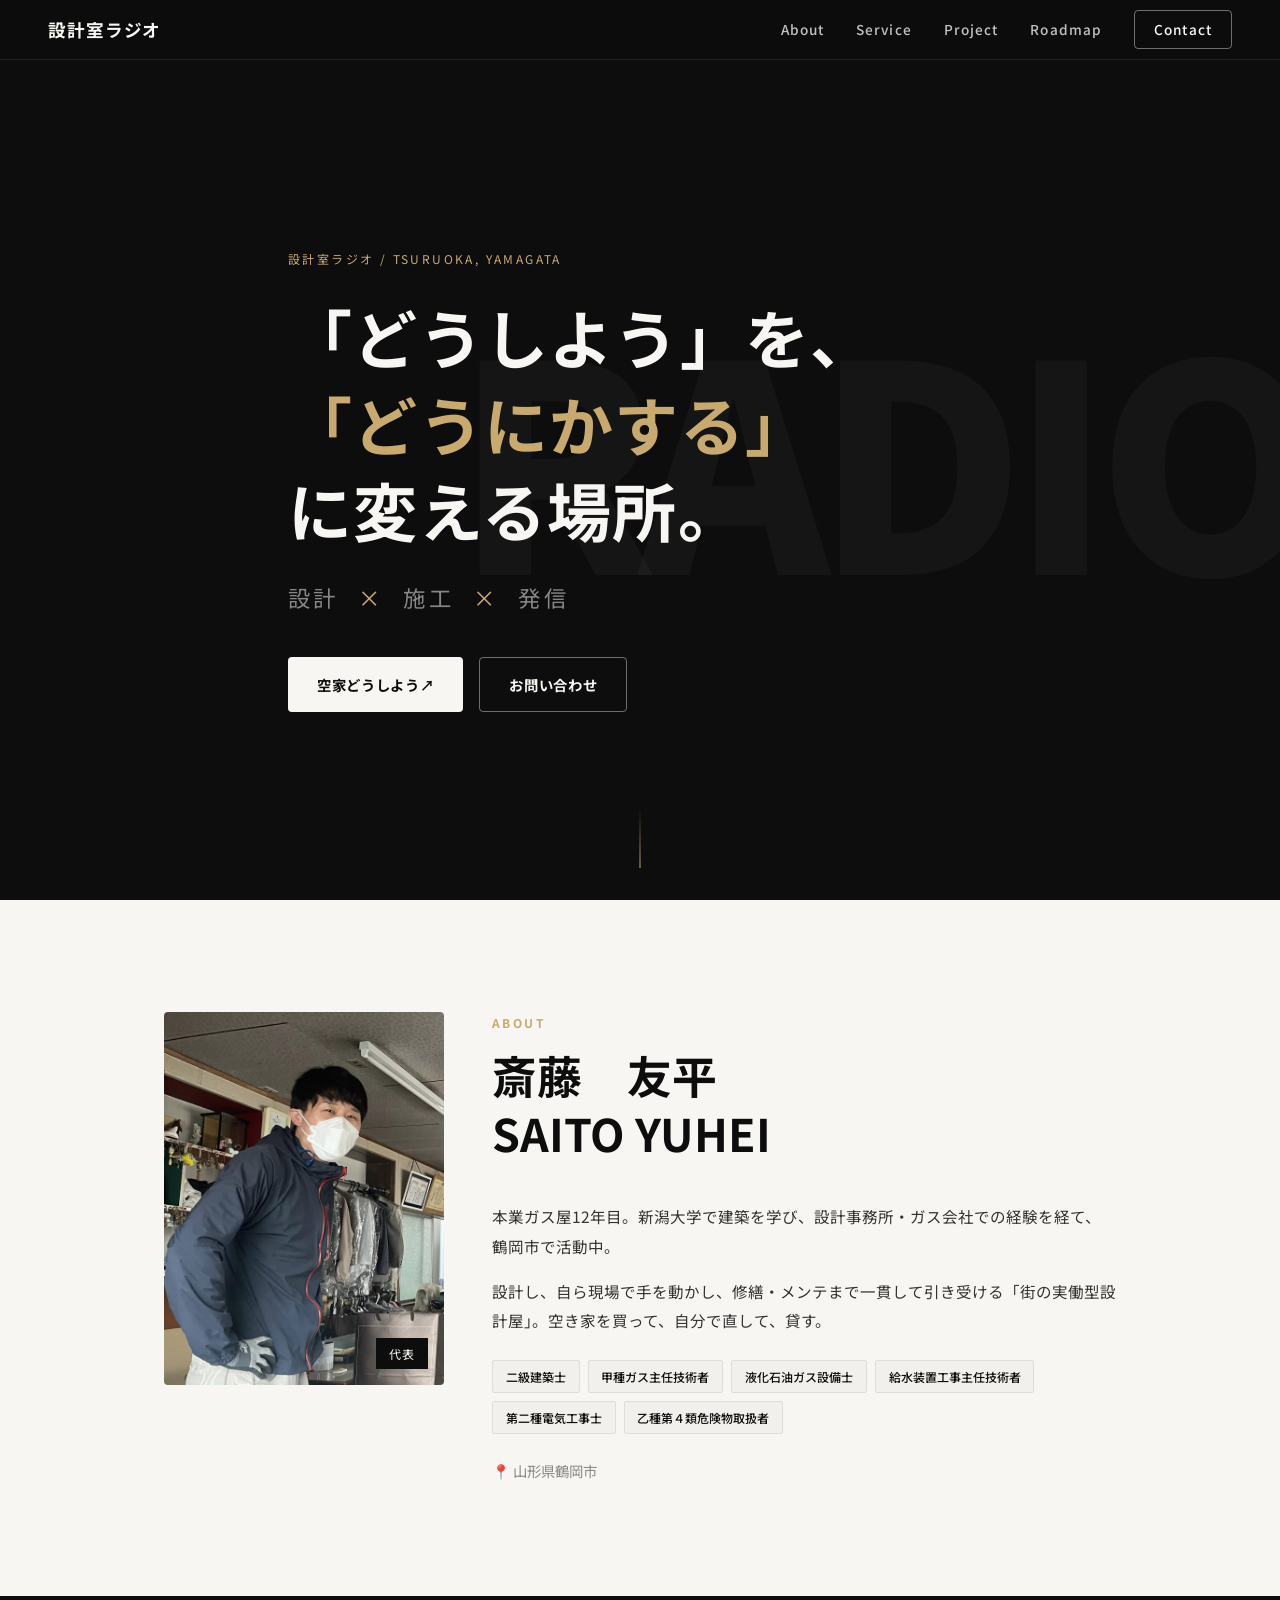
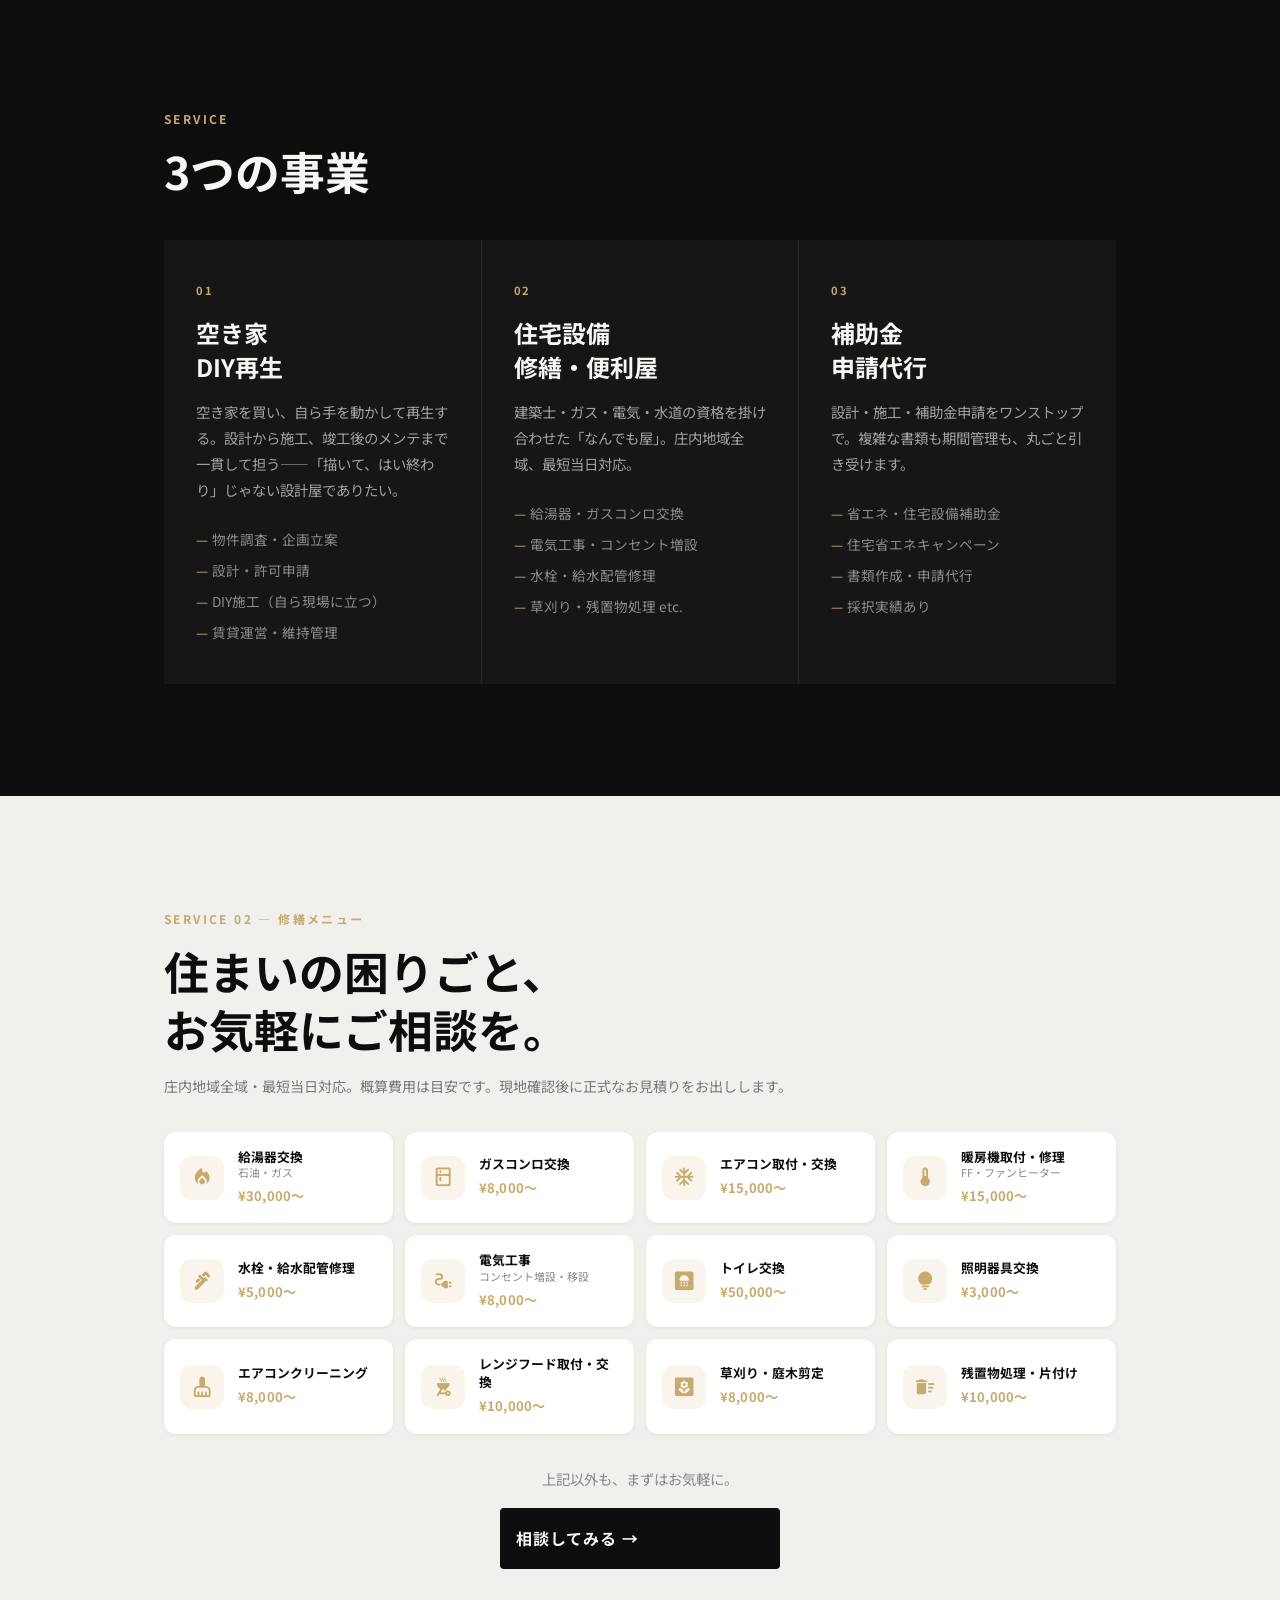
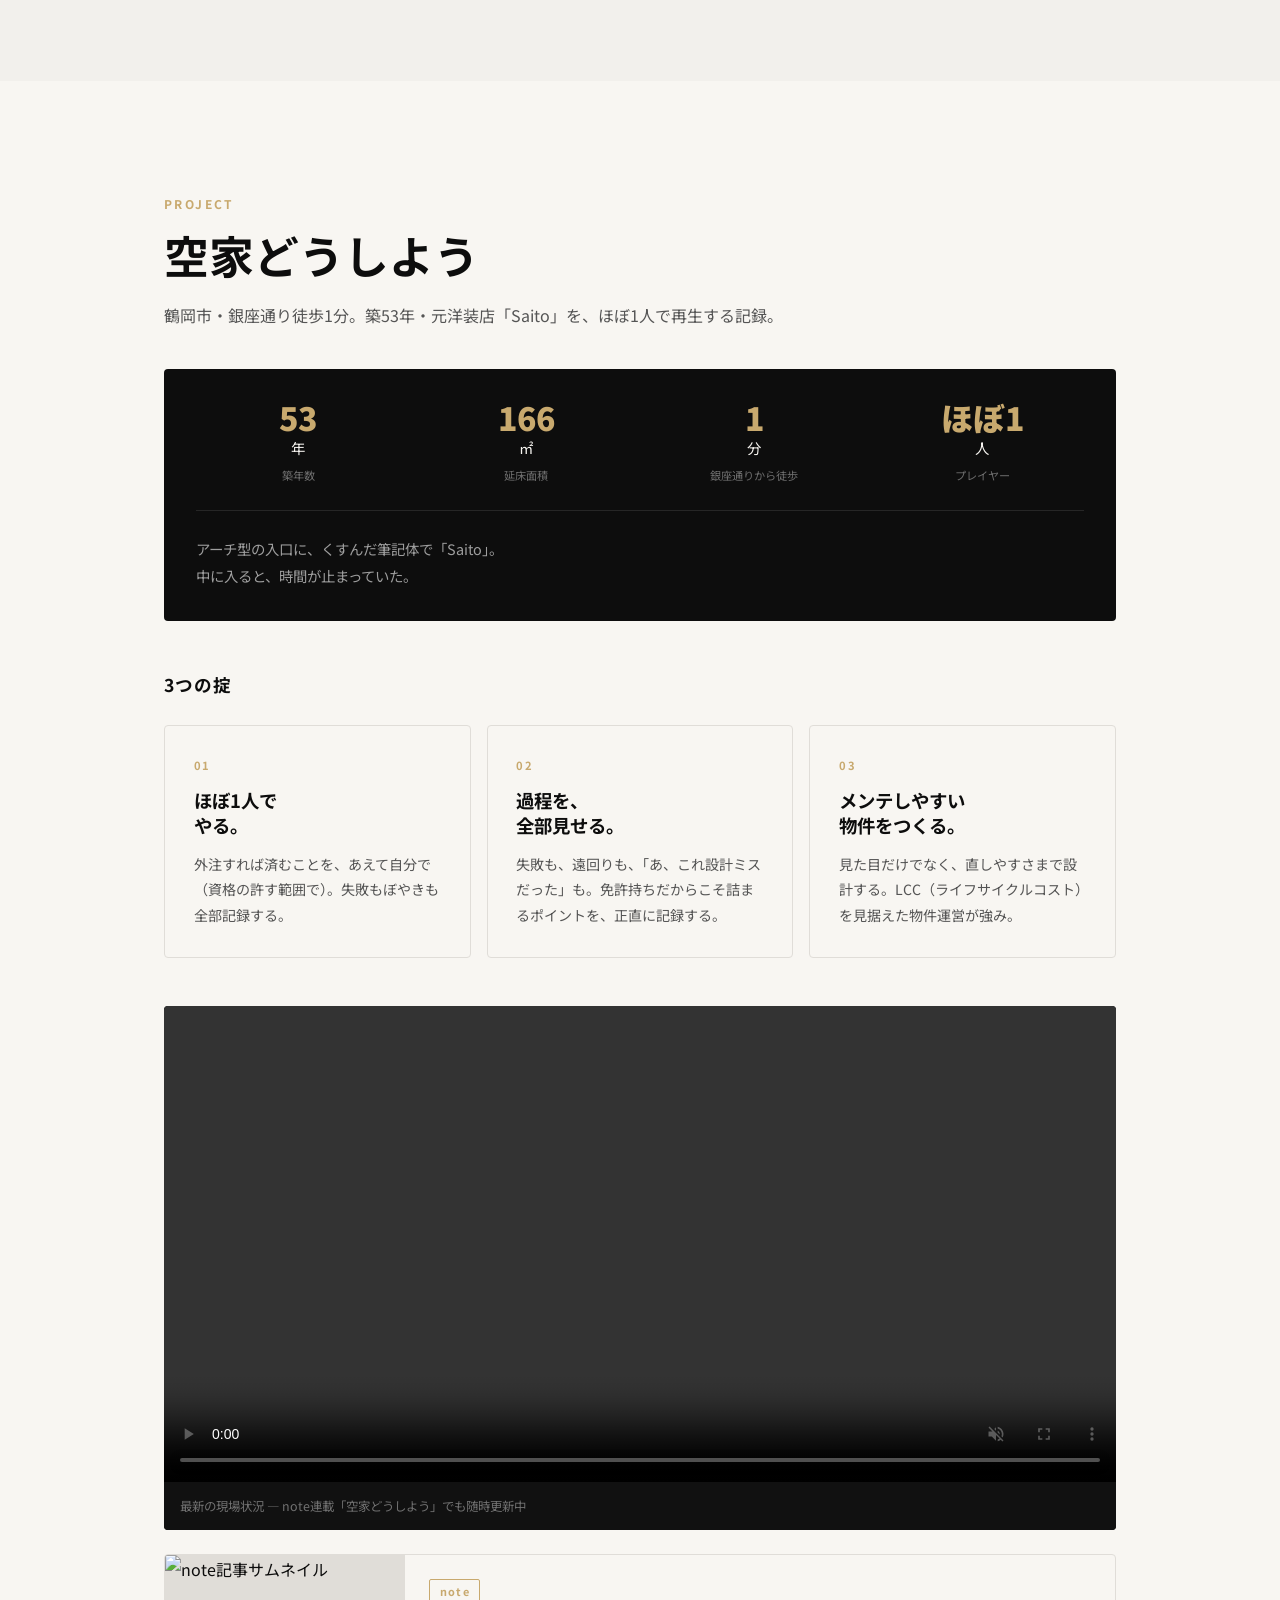
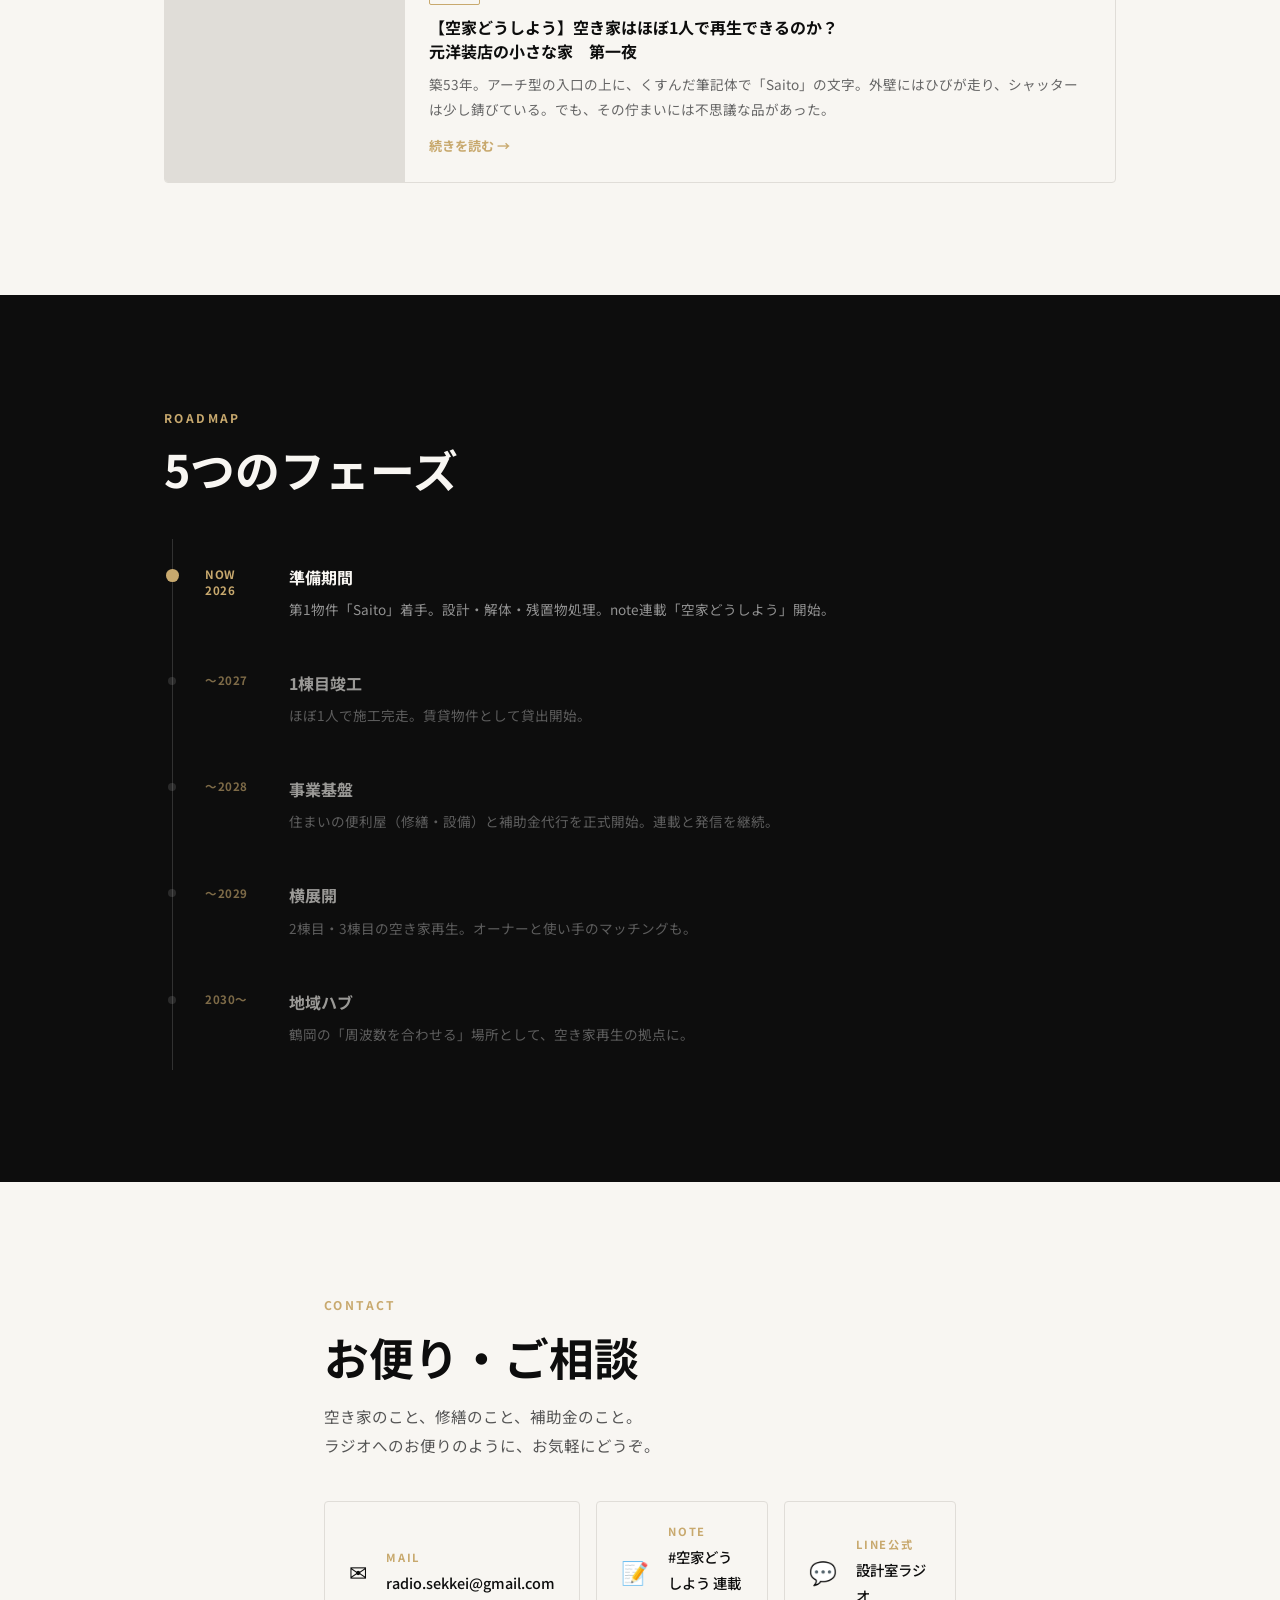
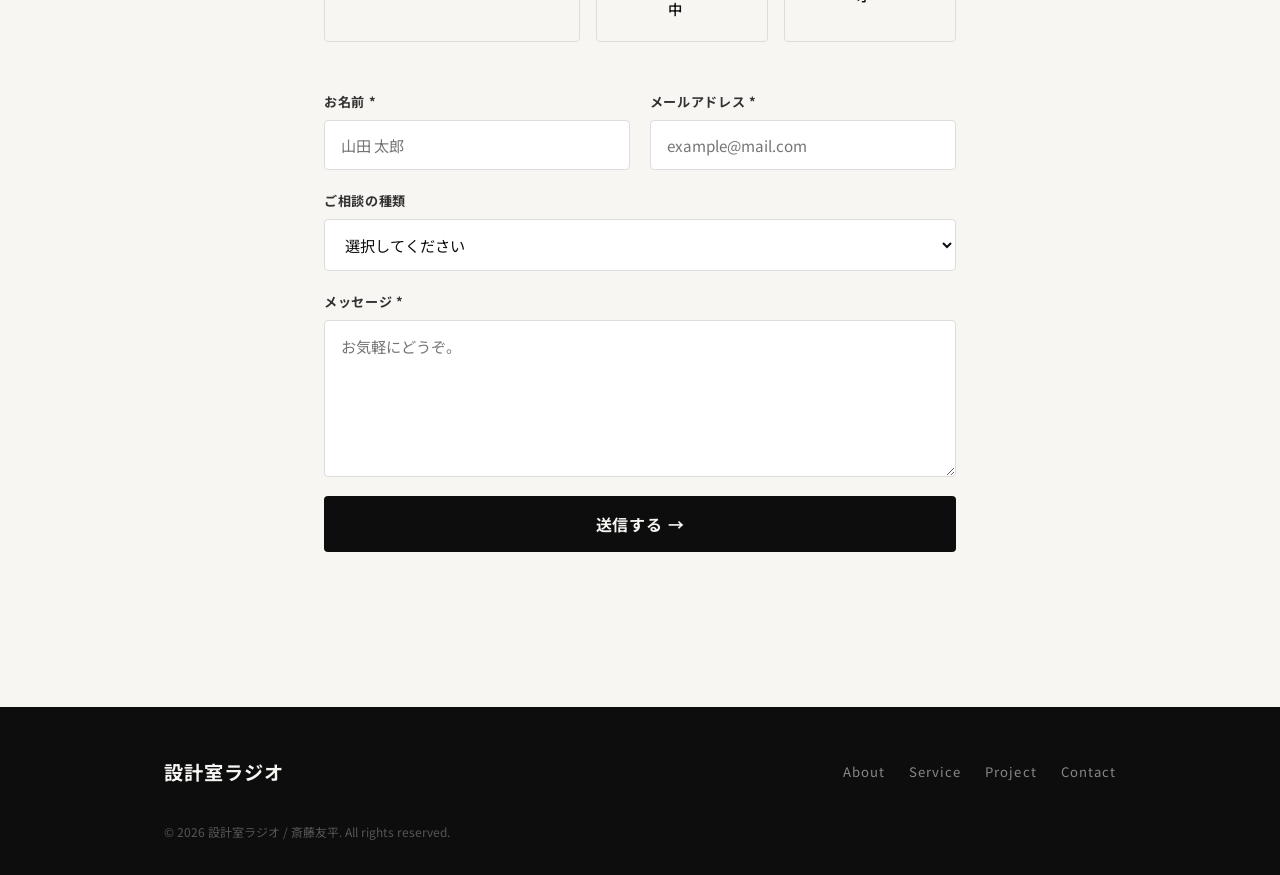
==== commit 67a63f1c: "サービス文章を推敲・資格表記を修正" ====
--- a/index.html
+++ b/index.html
@@ -89,7 +89,7 @@
         <div class="service-card">
           <div class="service-num">01</div>
           <h3 class="service-name">空き家<br>DIY再生</h3>
-          <p class="service-desc">空き家を買い、自ら手を動かして再生。設計から施工・竣工後のメンテまで一貫して担う。「設計して、はい終わり」じゃない。</p>
+          <p class="service-desc">空き家を買い、自ら手を動かして再生する。設計から施工、竣工後のメンテまで一貫して担う——「描いて、はい終わり」じゃない設計屋でありたい。</p>
           <ul class="service-list">
             <li>物件調査・企画立案</li>
             <li>設計・許可申請</li>
@@ -100,7 +100,7 @@
         <div class="service-card">
           <div class="service-num">02</div>
           <h3 class="service-name">住宅設備<br>修繕・便利屋</h3>
-          <p class="service-desc">ガス屋12年・建築士・電工の資格を掛け合わせた「なんでも屋」。庄内地域全域、最短当日対応。</p>
+          <p class="service-desc">建築士・ガス・電気・水道の資格を掛け合わせた「なんでも屋」。庄内地域全域、最短当日対応。</p>
           <ul class="service-list">
             <li>給湯器・ガスコンロ交換</li>
             <li>電気工事・コンセント増設</li>
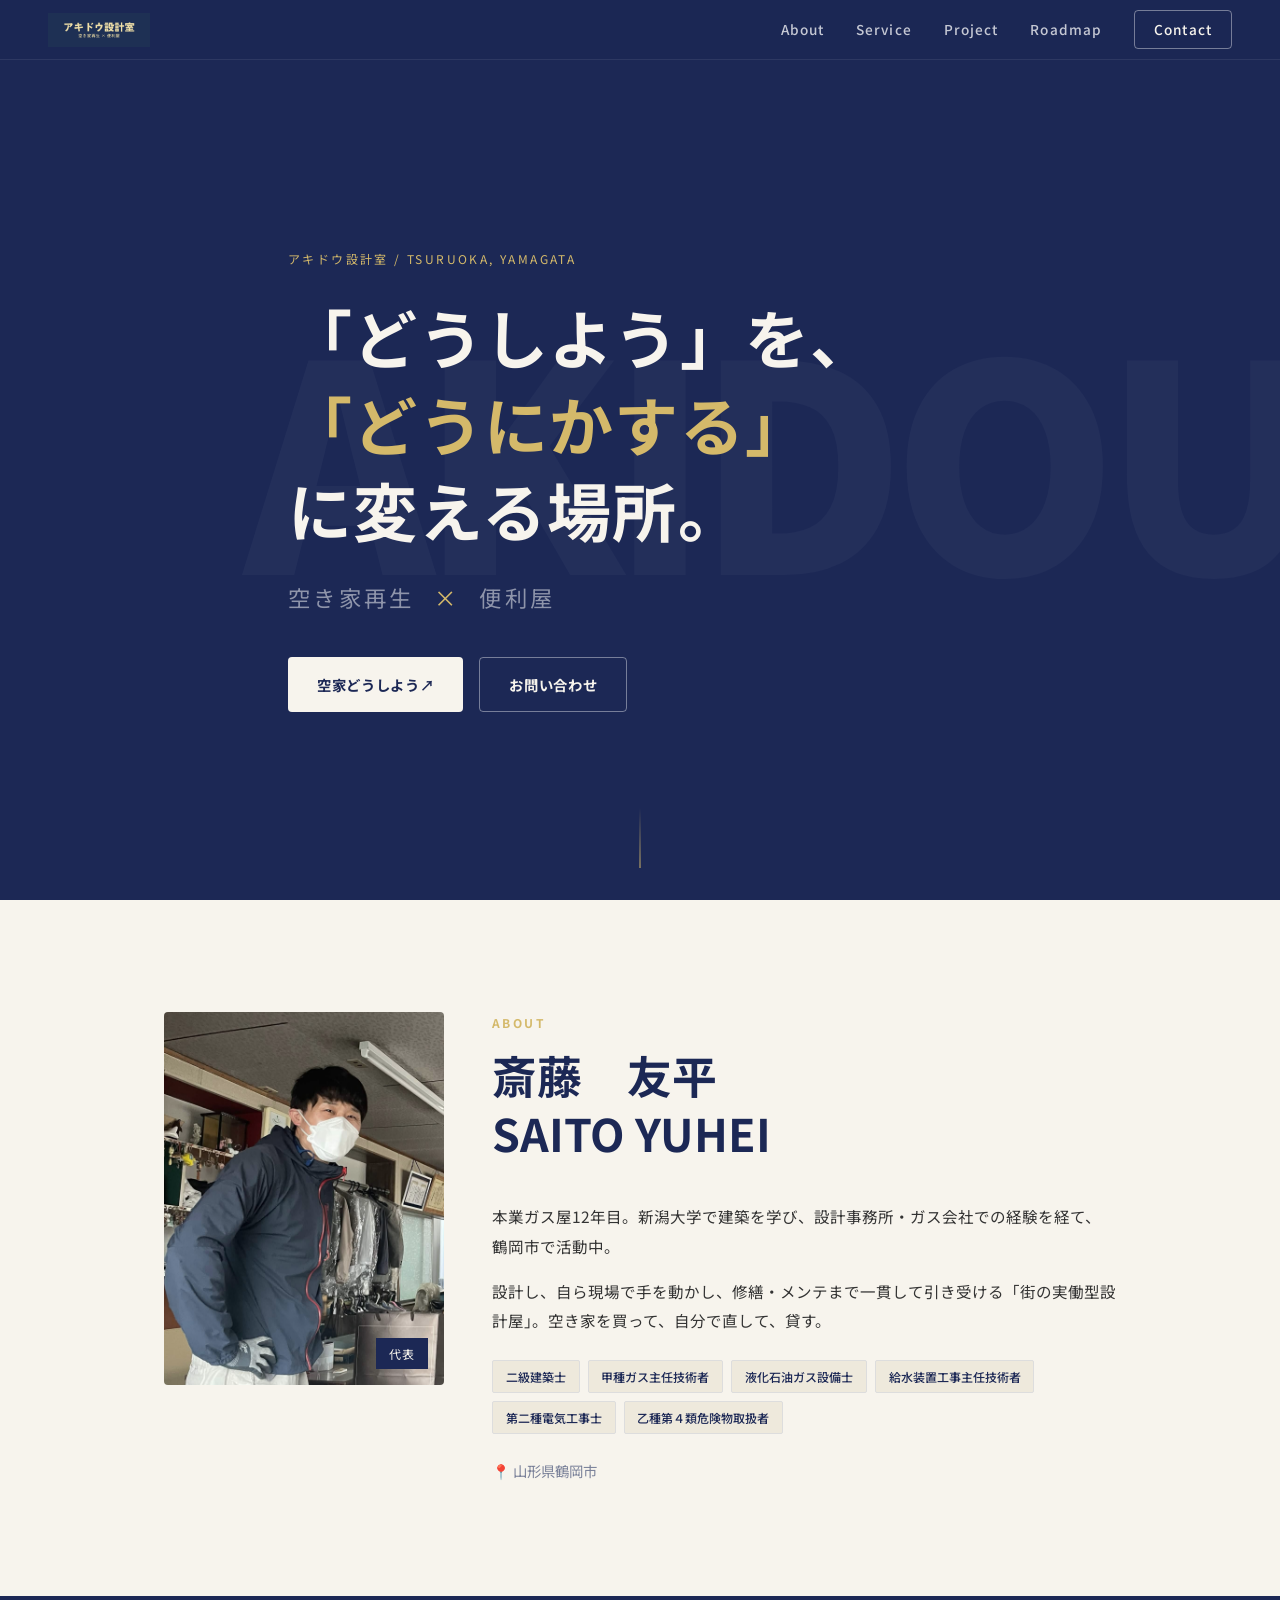
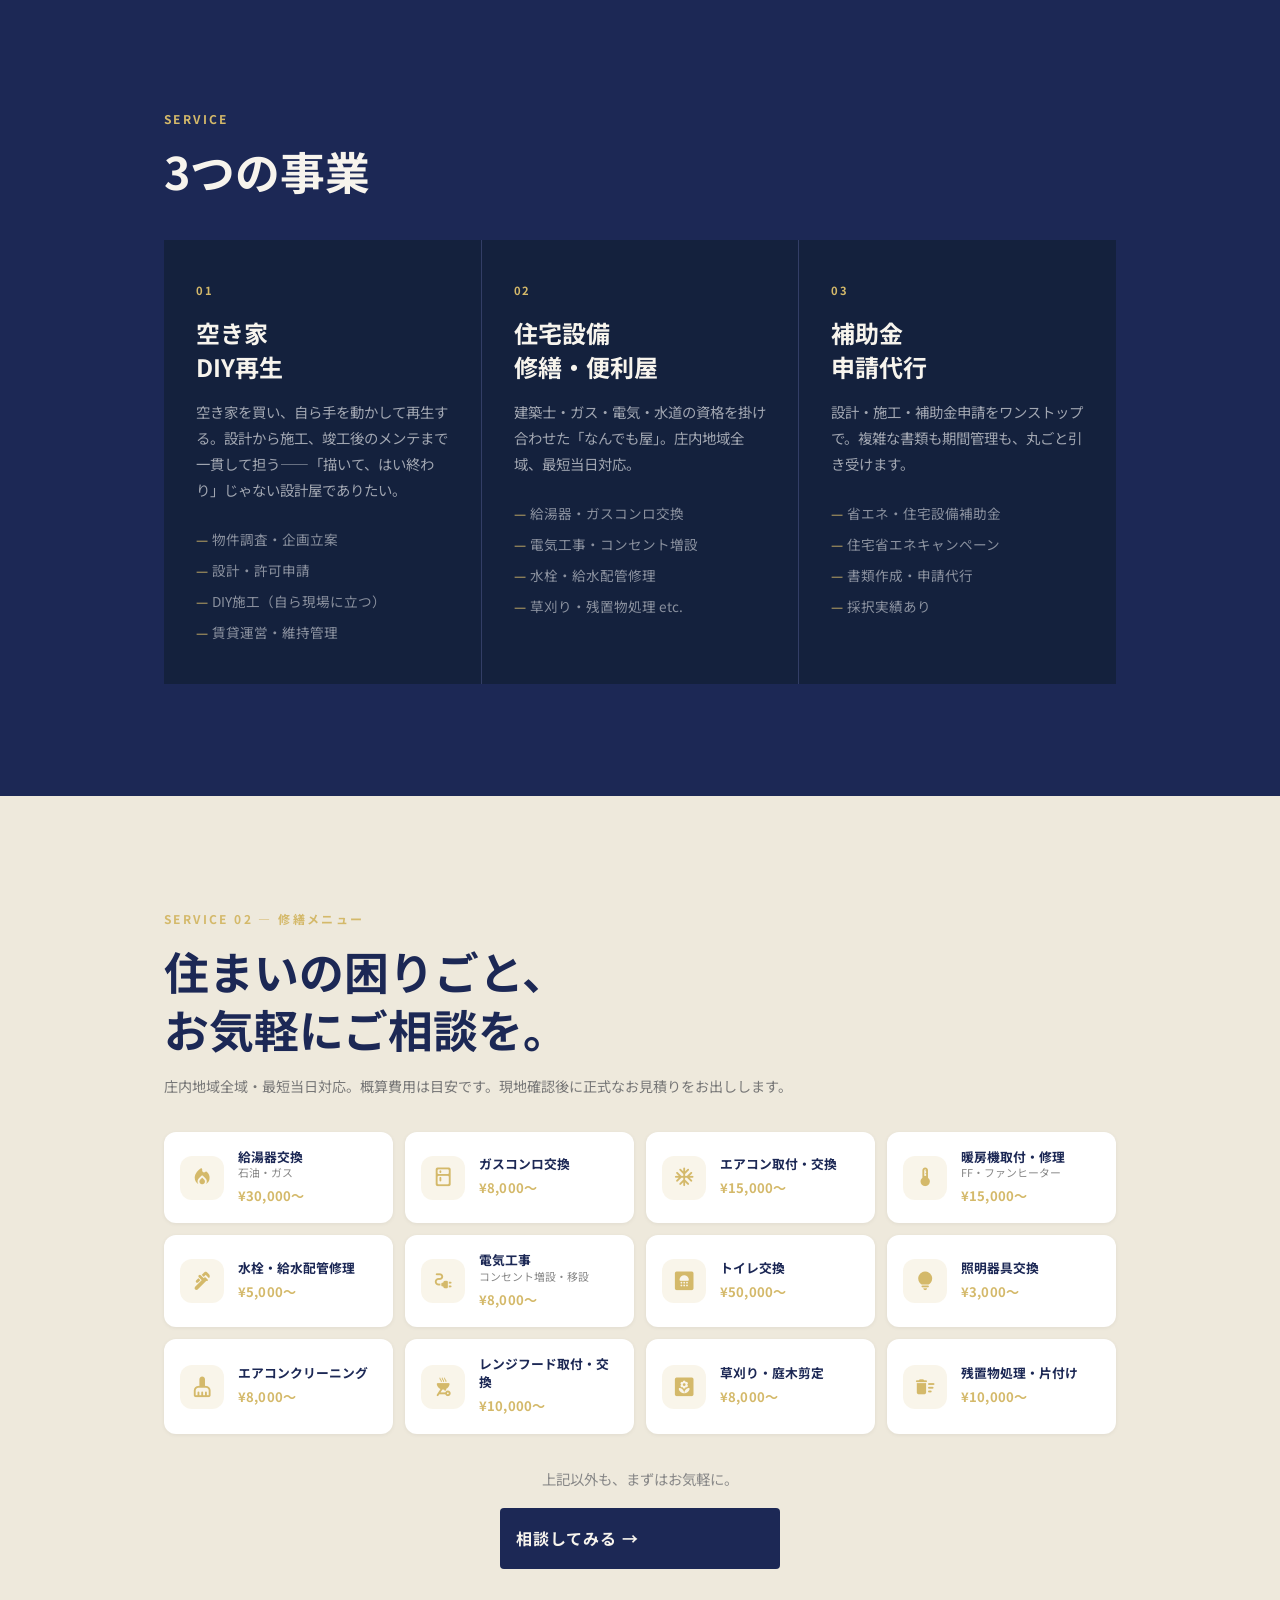
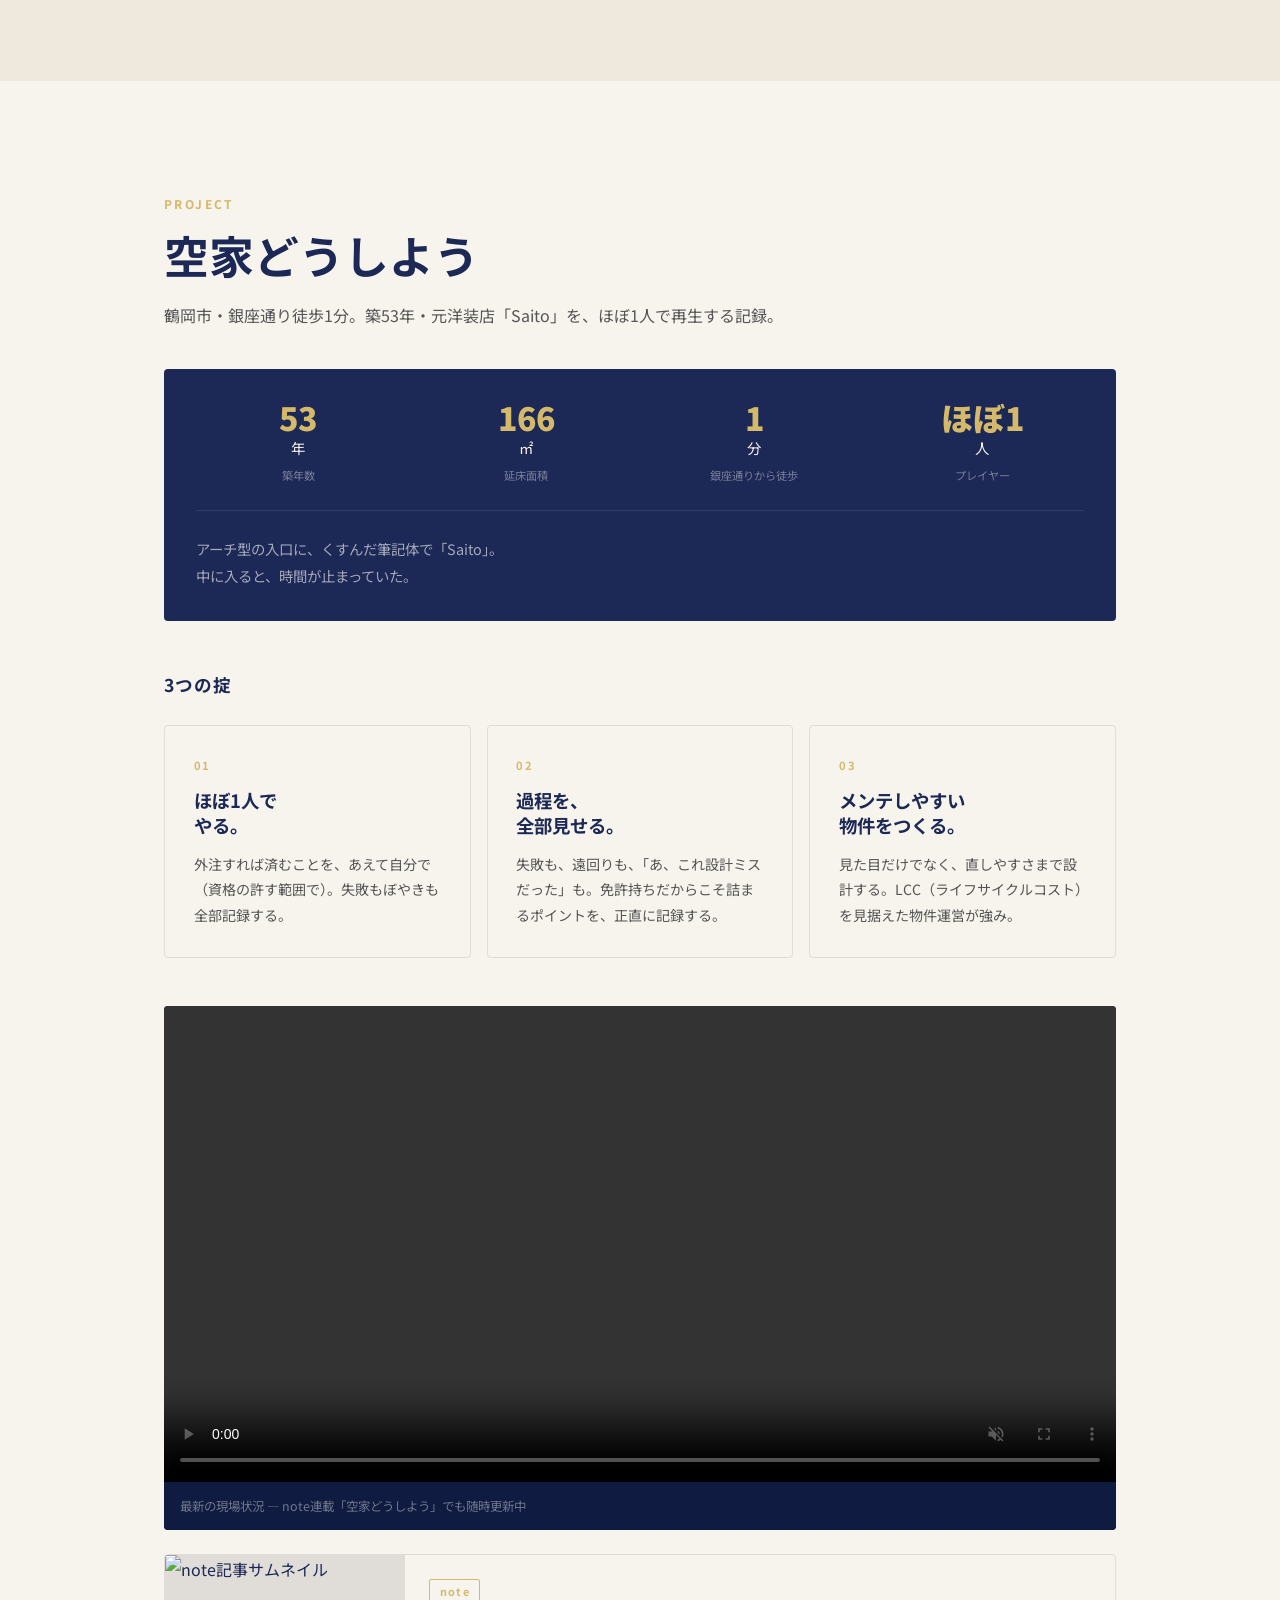
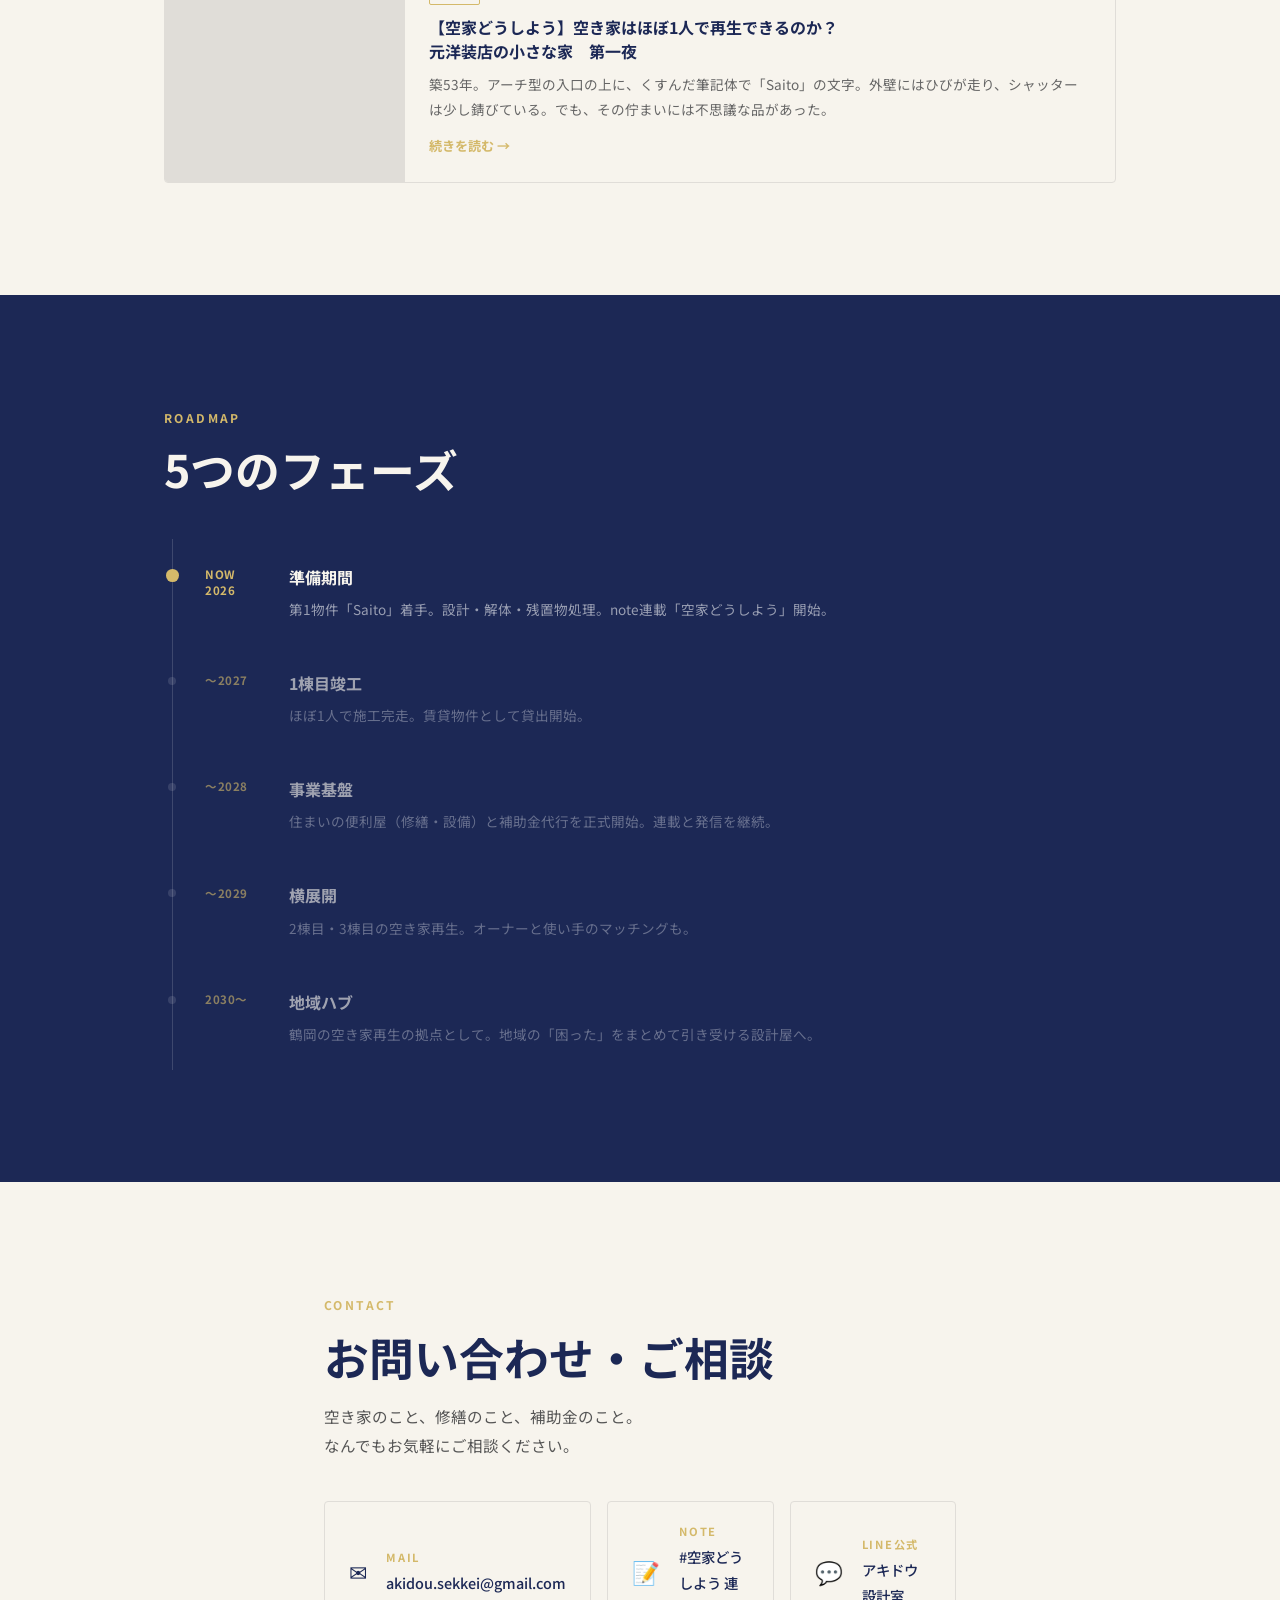
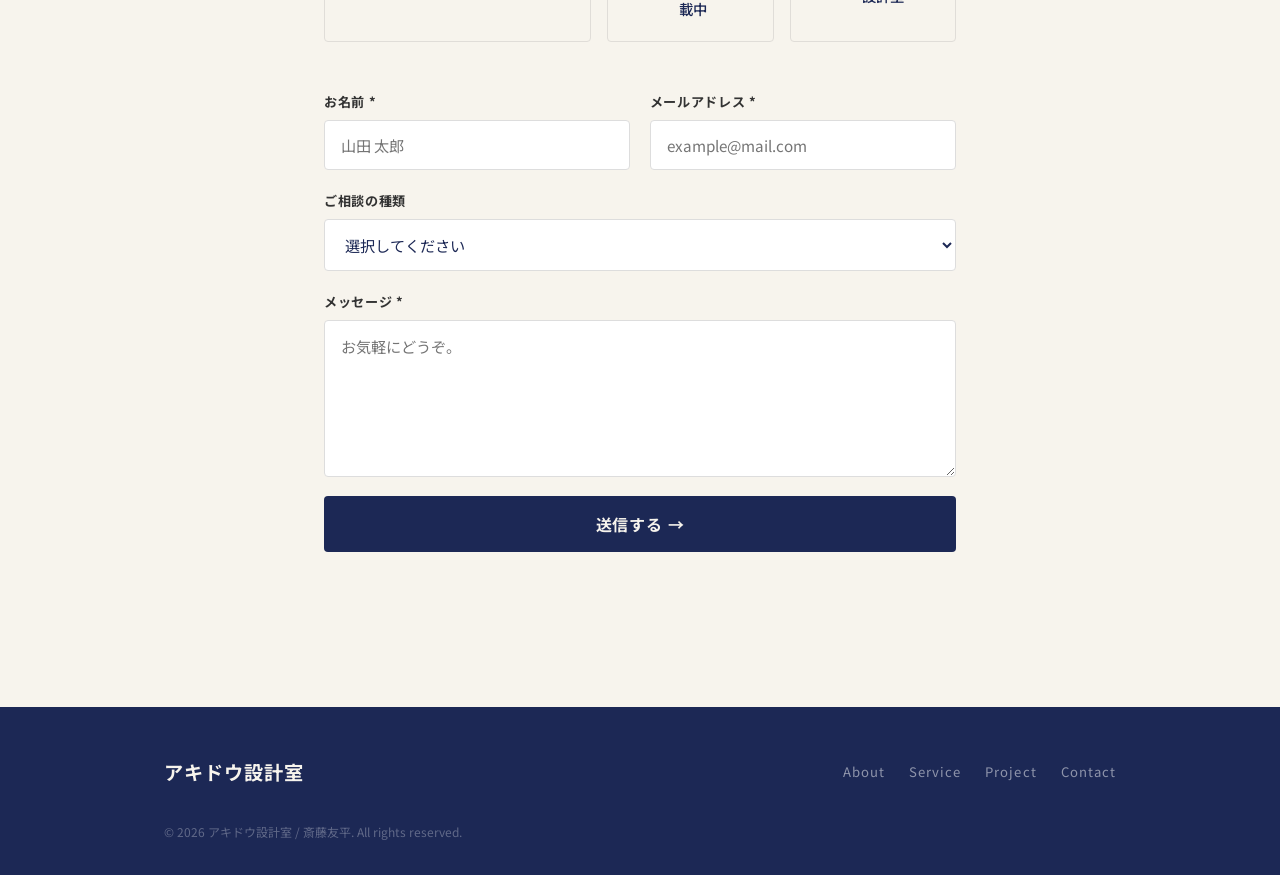
==== commit c545a5e9: "リブランド：設計室ラジオ → アキドウ設計室 - 屋号を全ページで「アキドウ設計室」に統一 - カラーをネイビー(#1c2855)＋クリームゴールドに変更 - ヘッダーにロゴ画像(logo.png)を" ====
--- a/index.html
+++ b/index.html
@@ -3,18 +3,20 @@
 <head>
   <meta charset="UTF-8">
   <meta name="viewport" content="width=device-width, initial-scale=1.0">
-  <title>設計室ラジオ | 斎藤友平 — 空き家活用 × 実働型設計屋</title>
-  <meta name="description" content="「どうしよう」を「どうにかする」。設計・施工・発信を1人で束ねる鶴岡の実働型設計屋。空き家DIY再生、住宅設備修繕、補助金申請代行。">
+  <title>アキドウ設計室 | 斎藤友平 — 空き家再生 × 便利屋</title>
+  <meta name="description" content="「どうしよう」を「どうにかする」。空き家再生×便利屋。建築士・ガス・電気・水道の資格を掛け合わせた鶴岡の実働型設計屋。">
   <link rel="preconnect" href="https://fonts.googleapis.com">
   <link href="https://fonts.googleapis.com/css2?family=Noto+Sans+JP:wght@300;400;500;700;900&display=swap" rel="stylesheet">
   <link rel="stylesheet" href="https://fonts.googleapis.com/icon?family=Material+Icons+Round">
-  <link rel="stylesheet" href="styles.css?v=5">
+  <link rel="stylesheet" href="styles.css?v=6">
 </head>
 <body>
 
   <!-- ヘッダー -->
   <header class="header" id="header">
-    <a href="#" class="logo">設計室ラジオ</a>
+    <a href="#" class="logo">
+      <img src="assets/logo.png" alt="アキドウ設計室" class="logo-img">
+    </a>
     <nav class="nav" id="nav">
       <a href="#about" class="nav-link">About</a>
       <a href="#service" class="nav-link">Service</a>
@@ -30,15 +32,15 @@
 
   <!-- HERO -->
   <section class="hero" id="hero">
-    <div class="hero-bg-text" aria-hidden="true">RADIO</div>
+    <div class="hero-bg-text" aria-hidden="true">AKIDOU</div>
     <div class="hero-inner">
-      <p class="hero-label">設計室ラジオ / Tsuruoka, Yamagata</p>
+      <p class="hero-label">アキドウ設計室 / Tsuruoka, Yamagata</p>
       <h1 class="hero-title">
         「どうしよう」を、<br>
         <span class="hero-accent">「どうにかする」</span><br>
         に変える場所。
       </h1>
-      <p class="hero-sub">設計 <span class="divider">×</span> 施工 <span class="divider">×</span> 発信</p>
+      <p class="hero-sub">空き家再生 <span class="divider">×</span> 便利屋</p>
       <div class="hero-actions">
         <a href="#project" class="btn btn-white">空家どうしよう↗</a>
         <a href="#contact" class="btn btn-outline">お問い合わせ</a>
@@ -55,7 +57,7 @@
       <div class="about-grid">
         <div class="about-photo">
           <div class="photo-frame">
-            <img src="assets/profile.jpg" alt="斎藤友平 — 設計室ラジオ代表" class="profile-img" onerror="this.parentElement.classList.add('no-photo')">
+            <img src="assets/profile.jpg" alt="斎藤友平 — アキドウ設計室代表" class="profile-img" onerror="this.parentElement.classList.add('no-photo')">
             <div class="photo-badge">代表</div>
           </div>
         </div>
@@ -328,7 +330,7 @@
           <div class="roadmap-phase">2030〜</div>
           <div class="roadmap-body">
             <h4>地域ハブ</h4>
-            <p>鶴岡の「周波数を合わせる」場所として、空き家再生の拠点に。</p>
+            <p>鶴岡の空き家再生の拠点として。地域の「困った」をまとめて引き受ける設計屋へ。</p>
           </div>
         </div>
       </div>
@@ -339,15 +341,15 @@
   <section class="section" id="contact">
     <div class="container container-sm">
       <p class="section-label">Contact</p>
-      <h2 class="section-title">お便り・ご相談</h2>
-      <p class="contact-intro">空き家のこと、修繕のこと、補助金のこと。<br>ラジオへのお便りのように、お気軽にどうぞ。</p>
+      <h2 class="section-title">お問い合わせ・ご相談</h2>
+      <p class="contact-intro">空き家のこと、修繕のこと、補助金のこと。<br>なんでもお気軽にご相談ください。</p>
 
       <div class="contact-links">
-        <a href="mailto:radio.sekkei@gmail.com" class="contact-card">
+        <a href="mailto:akidou.sekkei@gmail.com" class="contact-card">
           <span class="contact-icon">✉</span>
           <div>
             <div class="contact-type">MAIL</div>
-            <div class="contact-value">radio.sekkei@gmail.com</div>
+            <div class="contact-value">akidou.sekkei@gmail.com</div>
           </div>
         </a>
         <a href="https://note.com/search?q=%E7%A9%BA%E5%AE%B6%E3%81%A9%E3%81%86%E3%81%97%E3%82%88%E3%81%86" target="_blank" rel="noopener" class="contact-card">
@@ -361,7 +363,7 @@
           <span class="contact-icon">💬</span>
           <div>
             <div class="contact-type">LINE公式</div>
-            <div class="contact-value">設計室ラジオ</div>
+            <div class="contact-value">アキドウ設計室</div>
           </div>
         </a>
       </div>
@@ -402,7 +404,7 @@
   <footer class="footer">
     <div class="container">
       <div class="footer-inner">
-        <div class="footer-logo">設計室ラジオ</div>
+        <div class="footer-logo">アキドウ設計室</div>
         <div class="footer-links">
           <a href="#about">About</a>
           <a href="#service">Service</a>
@@ -410,7 +412,7 @@
           <a href="#contact">Contact</a>
         </div>
       </div>
-      <p class="footer-copy">&copy; 2026 設計室ラジオ / 斎藤友平. All rights reserved.</p>
+      <p class="footer-copy">&copy; 2026 アキドウ設計室 / 斎藤友平. All rights reserved.</p>
     </div>
   </footer>
 
--- a/styles.css
+++ b/styles.css
@@ -1,16 +1,16 @@
 /* ============================================
-   設計室ラジオ — Mobile-first styles
+   アキドウ設計室 — Mobile-first styles
    ============================================ */
 
 /* --- Reset & Base --- */
 *, *::before, *::after { box-sizing: border-box; margin: 0; padding: 0; }
 
 :root {
-  --black:   #0d0d0d;
-  --white:   #f8f6f2;
-  --gray:    #888;
-  --light:   #f2f0ec;
-  --accent:  #c8a96e;  /* ラジオの温かみ */
+  --black:   #1c2855;  /* アキドウネイビー */
+  --white:   #f7f4ed;  /* クリーム白 */
+  --gray:    #7a8199;
+  --light:   #eee9dc;
+  --accent:  #d4b96a;  /* アキドウゴールド */
   --radius:  4px;
   --font:    'Noto Sans JP', sans-serif;
   --header-h: 60px;
@@ -40,17 +40,21 @@
   align-items: center;
   justify-content: space-between;
   padding: 0 1.5rem;
-  background: rgba(13,13,13,0.95);
+  background: rgba(28,40,85,0.97);
   backdrop-filter: blur(8px);
   z-index: 1000;
   border-bottom: 1px solid rgba(255,255,255,0.08);
 }
 
 .logo {
-  font-size: 1.1rem;
-  font-weight: 700;
+  display: flex;
+  align-items: center;
   color: var(--white);
-  letter-spacing: 0.05em;
+}
+.logo-img {
+  height: 34px;
+  width: auto;
+  display: block;
 }
 
 .nav {
@@ -112,7 +116,7 @@
   width: min(280px, 85vw);
   height: 100dvh;
   height: 100vh; /* fallback */
-  background: #1a1a1a;
+  background: #1c2855;
   z-index: 999;
   padding: calc(var(--header-h) + 1.5rem) 1.8rem 2rem;
   gap: 0;
@@ -296,7 +300,7 @@
 .btn-outline { background: transparent; color: var(--white); border: 1px solid rgba(255,255,255,0.4); }
 .btn-outline:hover { background: rgba(255,255,255,0.1); }
 .btn-dark { background: var(--black); color: var(--white); width: 100%; justify-content: center; padding: 1rem; font-size: 1rem; }
-.btn-dark:hover { background: #222; }
+.btn-dark:hover { background: #263090; }
 
 /* --- About --- */
 .about-grid {
@@ -375,11 +379,11 @@
   background: rgba(255,255,255,0.1);
 }
 .service-card {
-  background: #161616;
+  background: #14213d;
   padding: 2.5rem 2rem;
   transition: background 0.2s;
 }
-.service-card:hover { background: #1e1e1e; }
+.service-card:hover { background: #1c2d55; }
 
 .service-num {
   font-size: 0.7rem;
@@ -503,7 +507,7 @@
   padding: 0.8rem 1rem;
   font-size: 0.78rem;
   color: rgba(255,255,255,0.4);
-  background: #111;
+  background: #0f1b40;
 }
 
 /* --- Repair Section --- */
@@ -543,7 +547,7 @@
   width: 44px;
   height: 44px;
   border-radius: 12px;
-  background: rgba(200,169,110,0.12);
+  background: rgba(212,185,106,0.14);
   display: flex;
   align-items: center;
   justify-content: center;
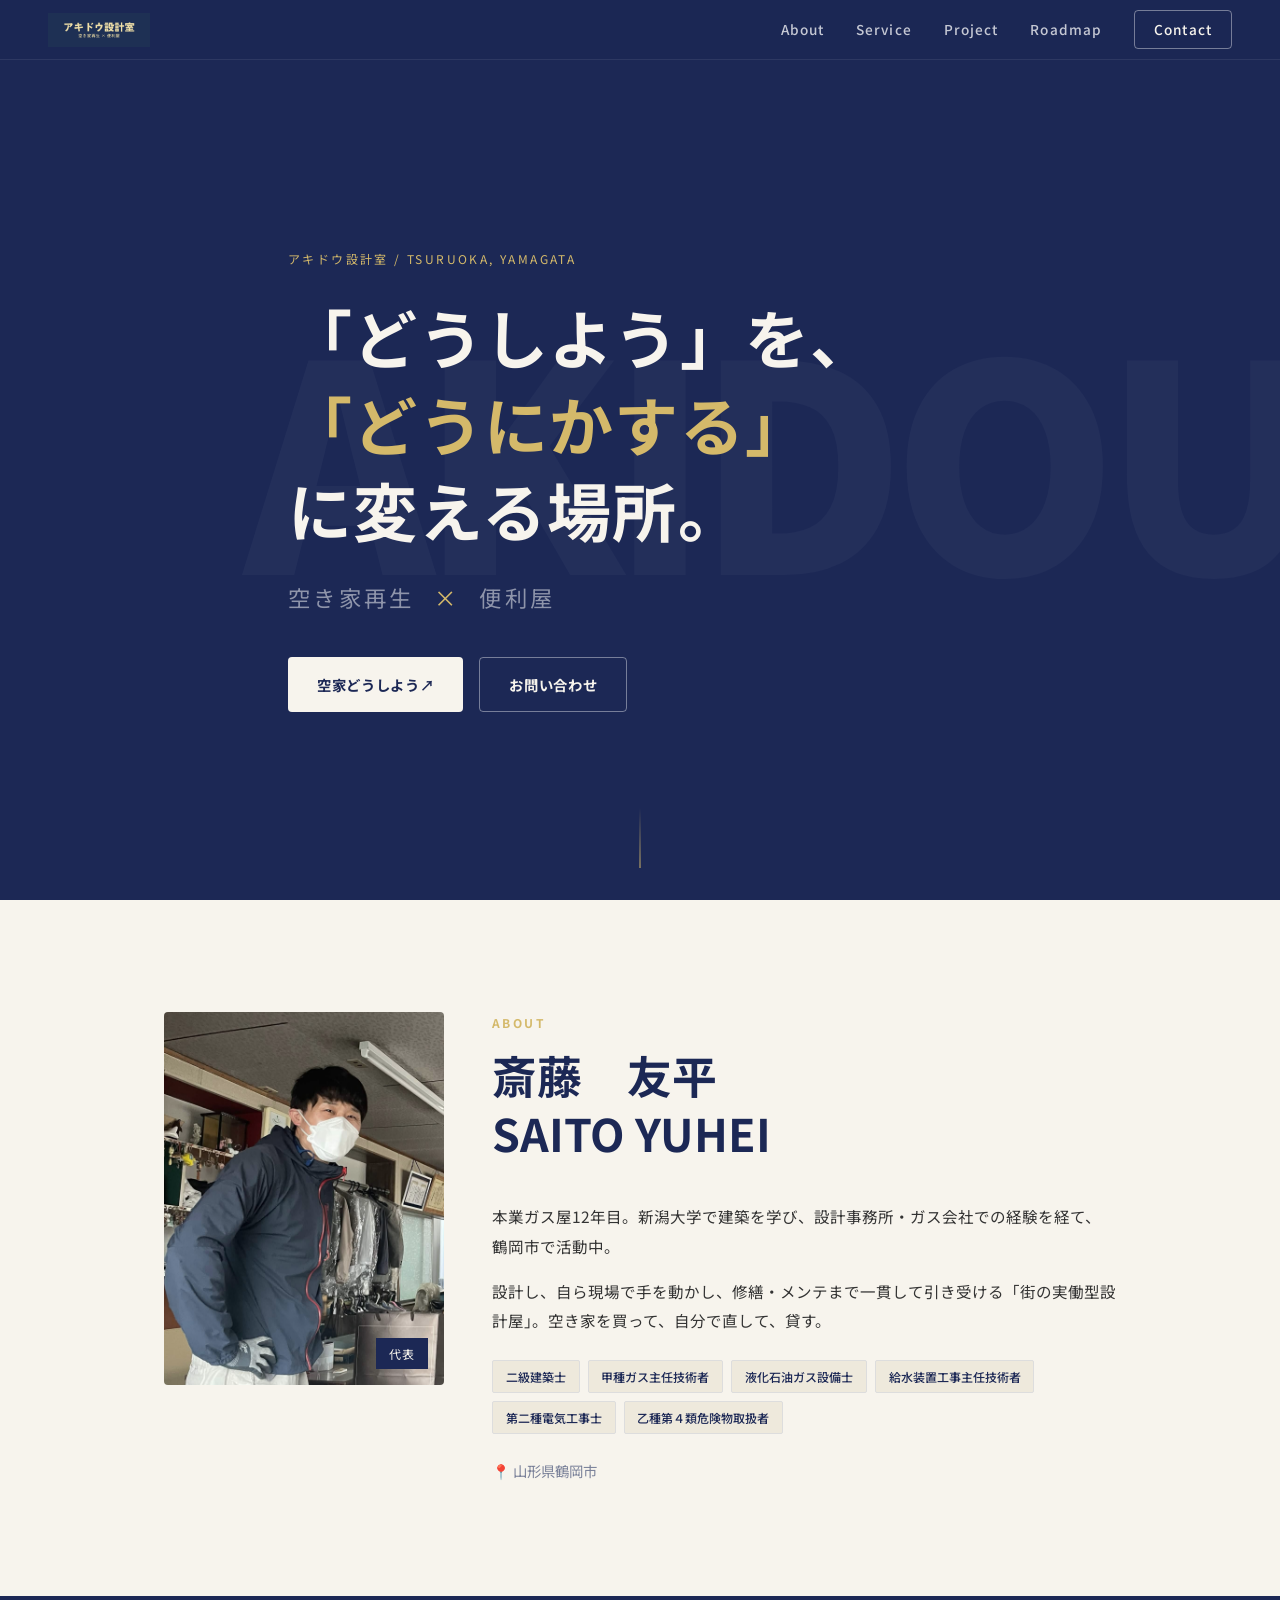
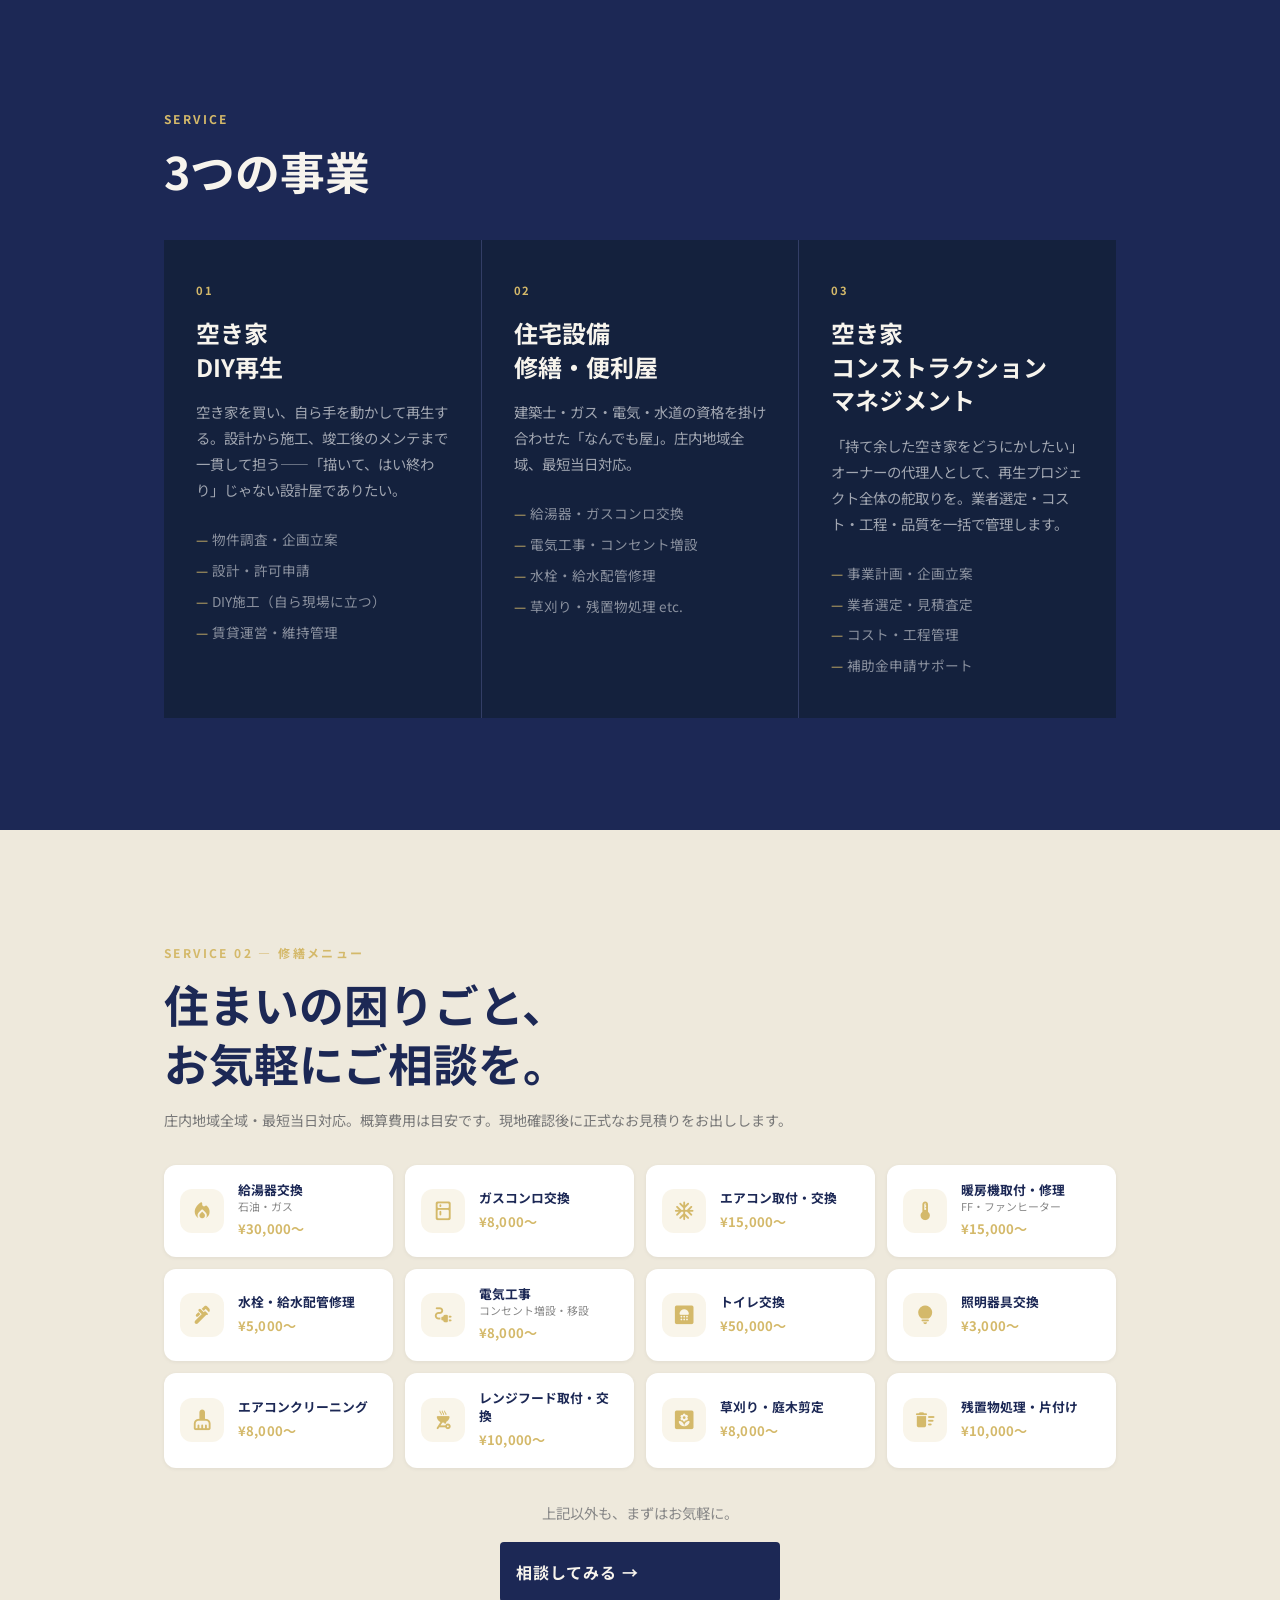
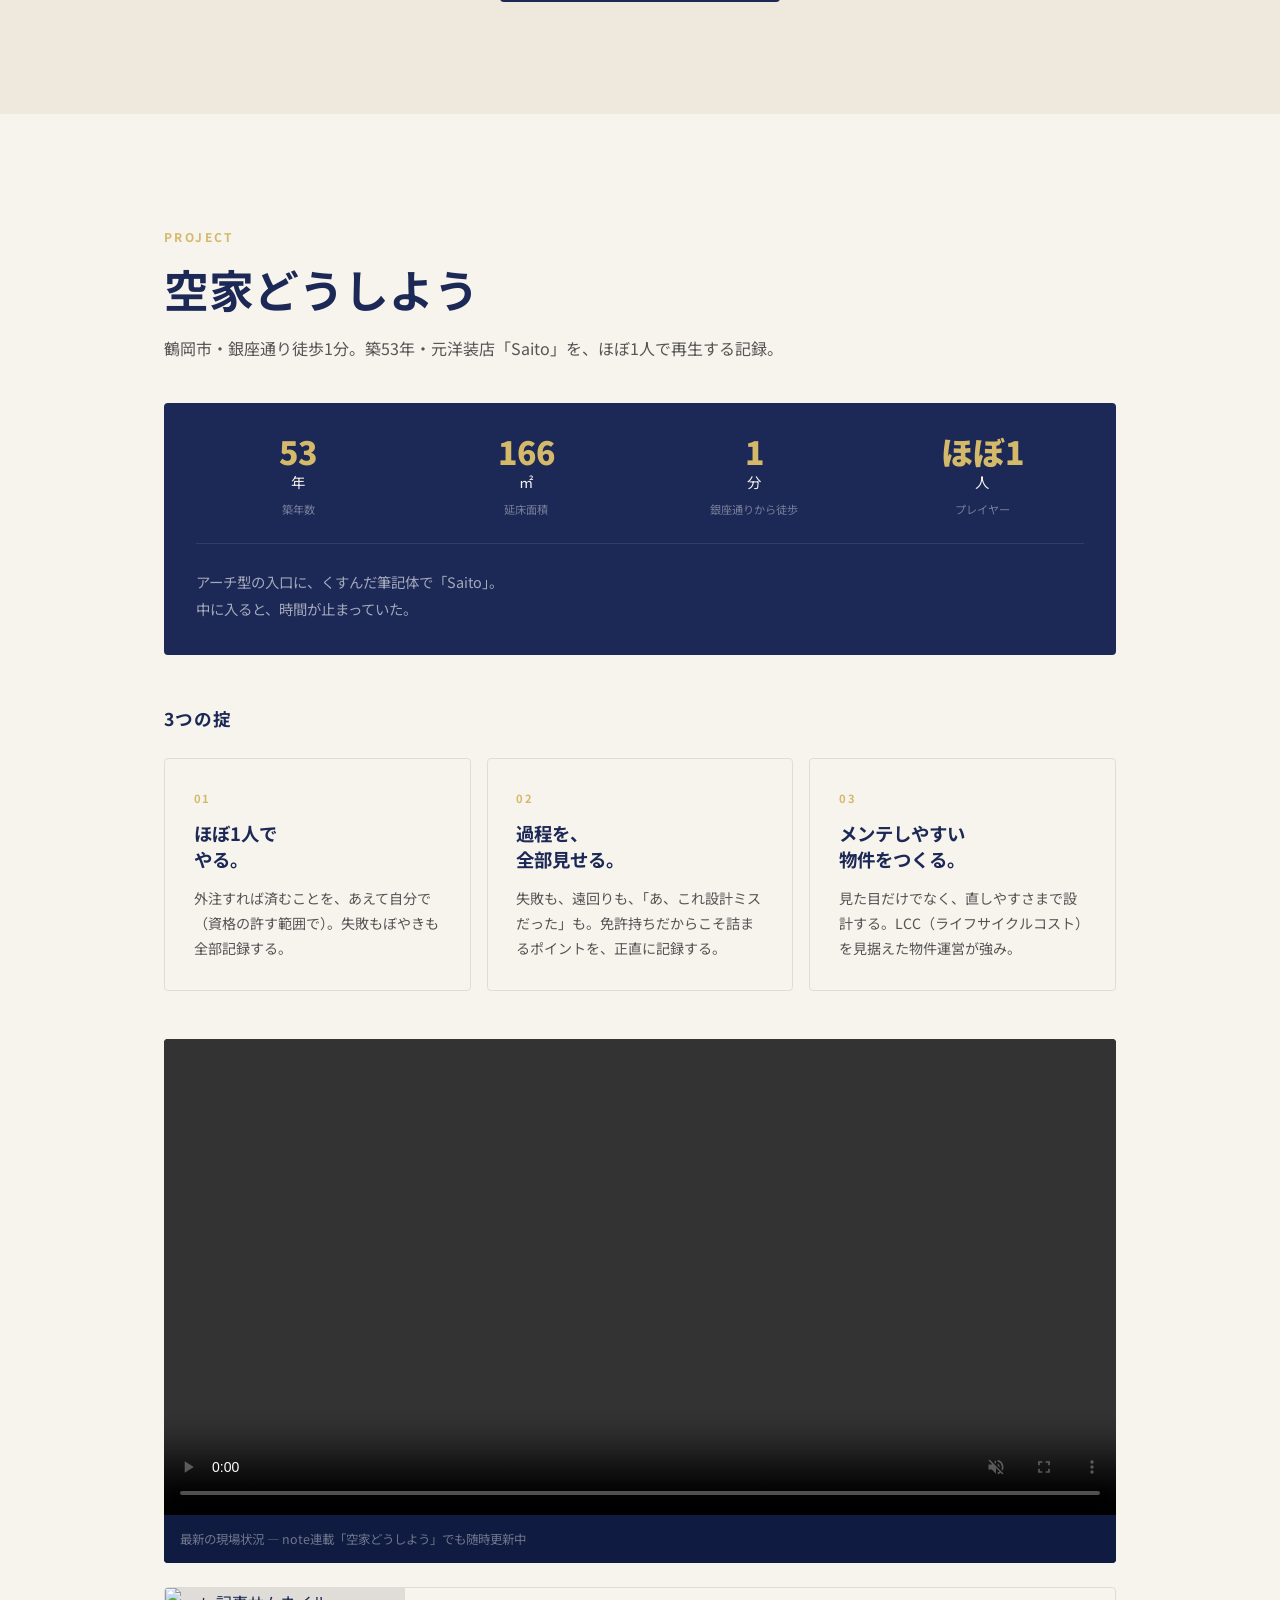
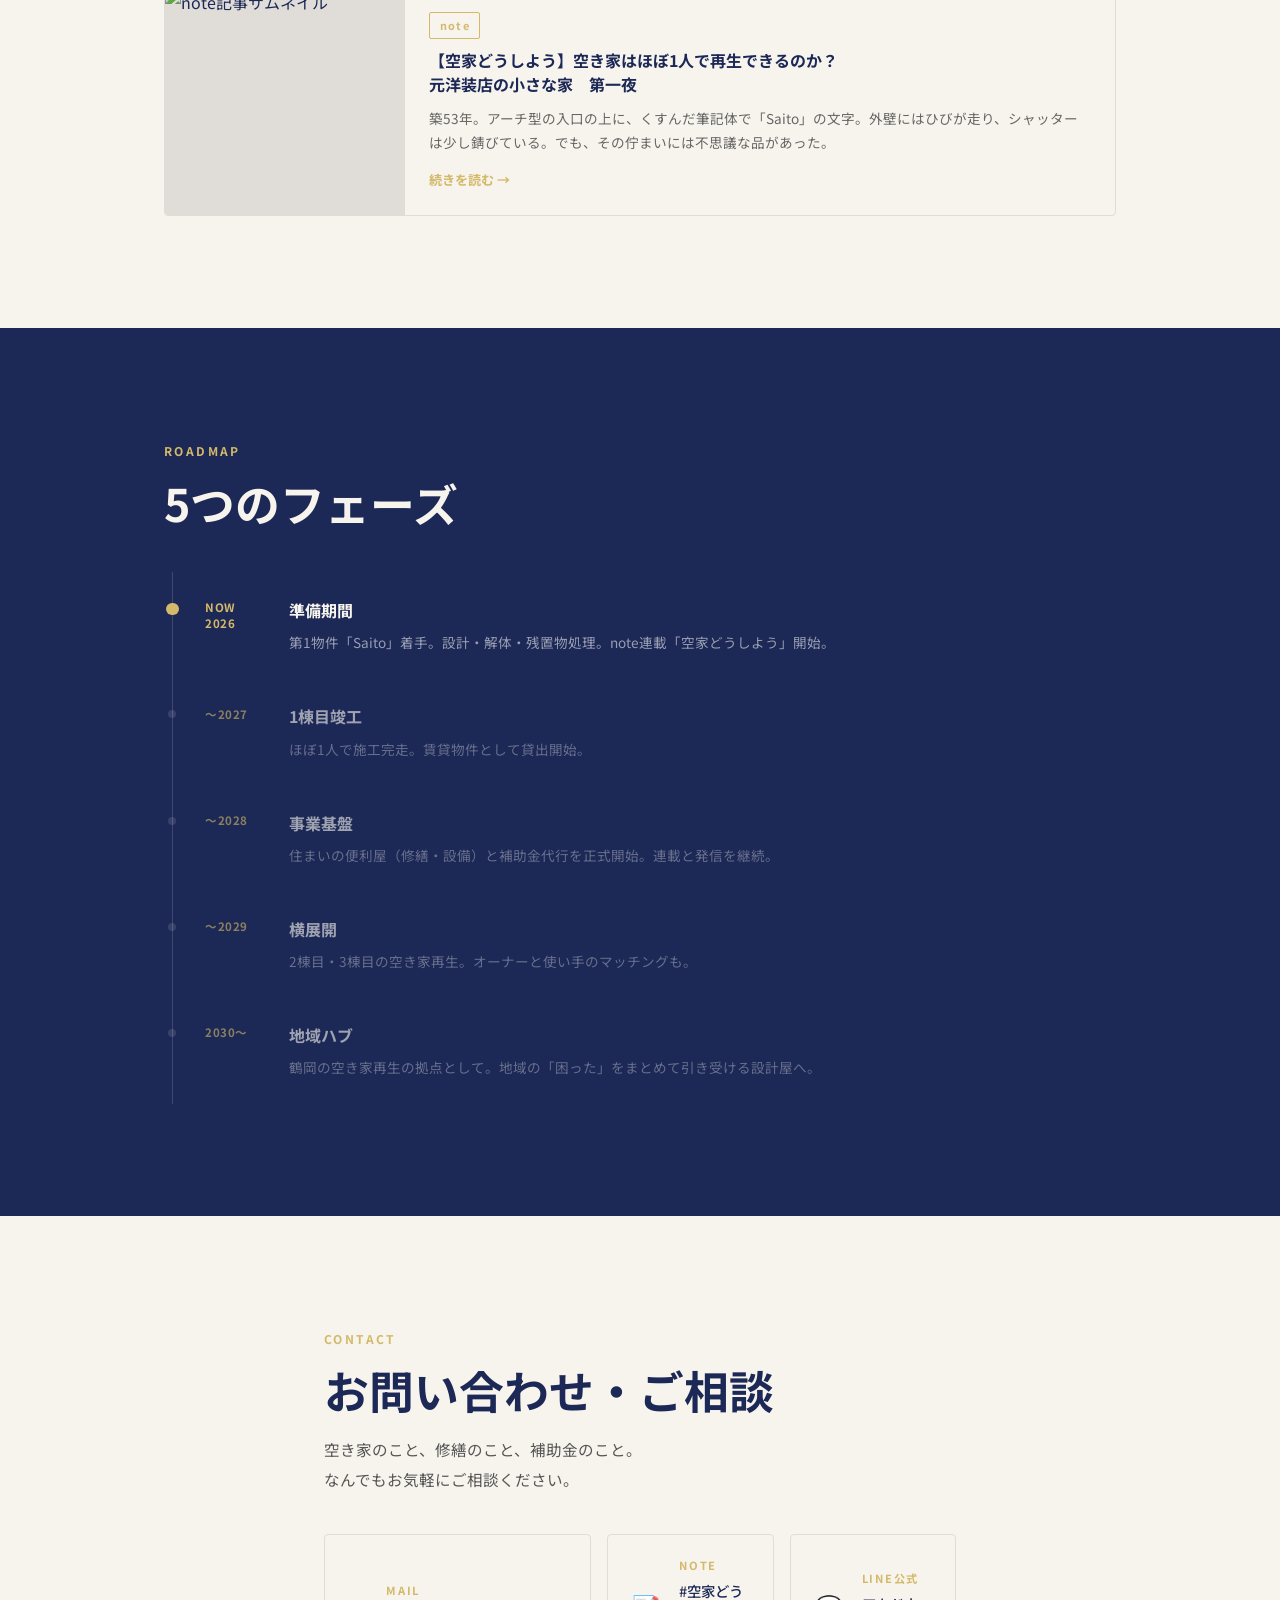
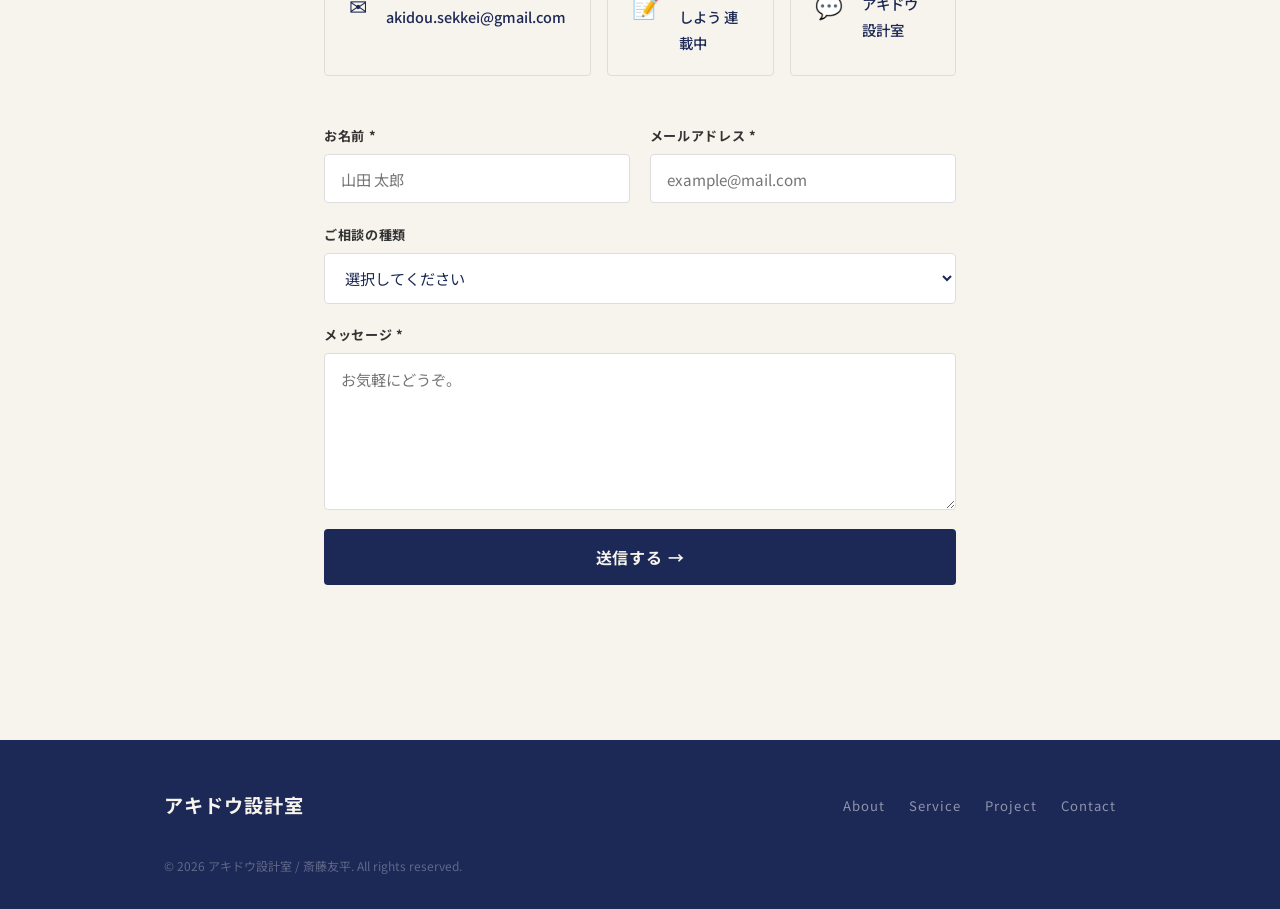
==== commit 8897ff8a: "3つ目の事業を「空き家コンストラクションマネジメント」に変更 - 補助金申請代行 → 空き家CM（オーナー代理でプロジェクト全体を管理） - 事業内容：事業計画・業者選定・コスト工程管理・補助金申請サ" ====
--- a/index.html
+++ b/index.html
@@ -112,13 +112,13 @@
         </div>
         <div class="service-card">
           <div class="service-num">03</div>
-          <h3 class="service-name">補助金<br>申請代行</h3>
-          <p class="service-desc">設計・施工・補助金申請をワンストップで。複雑な書類も期間管理も、丸ごと引き受けます。</p>
+          <h3 class="service-name">空き家<br>コンストラクション<br>マネジメント</h3>
+          <p class="service-desc">「持て余した空き家をどうにかしたい」オーナーの代理人として、再生プロジェクト全体の舵取りを。業者選定・コスト・工程・品質を一括で管理します。</p>
           <ul class="service-list">
-            <li>省エネ・住宅設備補助金</li>
-            <li>住宅省エネキャンペーン</li>
-            <li>書類作成・申請代行</li>
-            <li>採択実績あり</li>
+            <li>事業計画・企画立案</li>
+            <li>業者選定・見積査定</li>
+            <li>コスト・工程管理</li>
+            <li>補助金申請サポート</li>
           </ul>
         </div>
       </div>
@@ -386,7 +386,7 @@
             <option value="">選択してください</option>
             <option value="akiya">空き家の活用・再生</option>
             <option value="repair">住宅設備の修繕・修理</option>
-            <option value="subsidy">補助金申請代行</option>
+            <option value="cm">空き家コンストラクションマネジメント</option>
             <option value="other">その他・雑談でも</option>
           </select>
         </div>
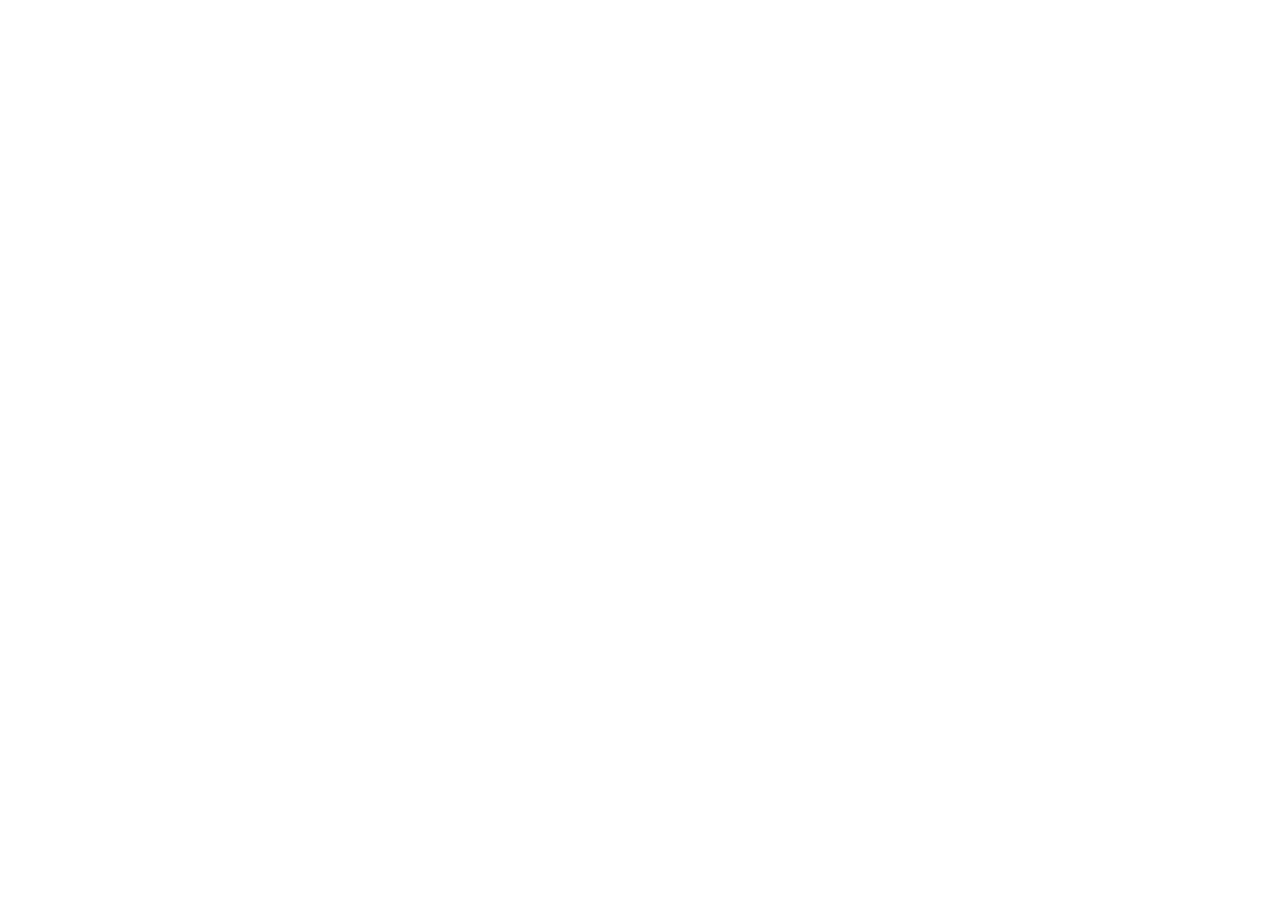
==== commit 6f0688f8: "旧サイトを新サイトへ転送（index.html） Co-Authored-By: Claude Opus 5.5 <noreply@anthropic.com>" ====
--- a/index.html
+++ b/index.html
@@ -1,421 +1,40 @@
 <!DOCTYPE html>
 <html lang="ja">
 <head>
-  <meta charset="UTF-8">
-  <meta name="viewport" content="width=device-width, initial-scale=1.0">
-  <title>アキドウ設計室 | 斎藤友平 — 空き家再生 × 便利屋</title>
-  <meta name="description" content="「どうしよう」を「どうにかする」。空き家再生×便利屋。建築士・ガス・電気・水道の資格を掛け合わせた鶴岡の実働型設計屋。">
-  <link rel="preconnect" href="https://fonts.googleapis.com">
-  <link href="https://fonts.googleapis.com/css2?family=Noto+Sans+JP:wght@300;400;500;700;900&display=swap" rel="stylesheet">
-  <link rel="stylesheet" href="https://fonts.googleapis.com/icon?family=Material+Icons+Round">
-  <link rel="stylesheet" href="styles.css?v=6">
+<meta charset="utf-8">
+<meta name="viewport" content="width=device-width, initial-scale=1">
+<title>アキドウ設計室｜ホームページを移転しました</title>
+<meta name="robots" content="noindex">
+<link rel="canonical" href="https://akidou-sekkei.radio-sekkei.workers.dev/">
+<meta http-equiv="refresh" content="0; url=https://akidou-sekkei.radio-sekkei.workers.dev/">
+<script>location.replace("https://akidou-sekkei.radio-sekkei.workers.dev/");</script>
+<style>
+  :root { --navy:#1C2855; --paper:#F6F2EB; --gold:#C0A05C; --ink2:#5C6784; }
+  * { box-sizing: border-box; }
+  body {
+    margin: 0; min-height: 100vh; display: grid; place-items: center;
+    background: var(--paper); color: var(--navy);
+    font-family: "Hiragino Kaku Gothic ProN", "Yu Gothic Medium", sans-serif;
+    padding: 24px;
+  }
+  main { max-width: 26rem; text-align: center; }
+  .brand { margin: 0 0 14px; font-size: 13px; letter-spacing: .24em; color: var(--gold); font-weight: 600; }
+  h1 { margin: 0 0 14px; font-size: 22px; letter-spacing: .06em; line-height: 1.6; }
+  p { margin: 0 0 26px; font-size: 14px; line-height: 2; color: var(--ink2); }
+  a {
+    display: inline-block; padding: 14px 28px; border-radius: 999px;
+    background: var(--navy); color: var(--paper); text-decoration: none;
+    font-weight: 600; letter-spacing: .06em; font-size: 15px;
+  }
+  a:focus-visible { outline: 2px solid var(--gold); outline-offset: 3px; }
+</style>
 </head>
 <body>
-
-  <!-- ヘッダー -->
-  <header class="header" id="header">
-    <a href="#" class="logo">
-      <img src="assets/logo.png" alt="アキドウ設計室" class="logo-img">
-    </a>
-    <nav class="nav" id="nav">
-      <a href="#about" class="nav-link">About</a>
-      <a href="#service" class="nav-link">Service</a>
-      <a href="#project" class="nav-link">Project</a>
-      <a href="#roadmap" class="nav-link">Roadmap</a>
-      <a href="#contact" class="nav-link nav-cta">Contact</a>
-    </nav>
-    <button class="hamburger" id="hamburger" aria-label="メニュー">
-      <span></span><span></span><span></span>
-    </button>
-  </header>
-  <div class="nav-overlay" id="nav-overlay"></div>
-
-  <!-- HERO -->
-  <section class="hero" id="hero">
-    <div class="hero-bg-text" aria-hidden="true">AKIDOU</div>
-    <div class="hero-inner">
-      <p class="hero-label">アキドウ設計室 / Tsuruoka, Yamagata</p>
-      <h1 class="hero-title">
-        「どうしよう」を、<br>
-        <span class="hero-accent">「どうにかする」</span><br>
-        に変える場所。
-      </h1>
-      <p class="hero-sub">空き家再生 <span class="divider">×</span> 便利屋</p>
-      <div class="hero-actions">
-        <a href="#project" class="btn btn-white">空家どうしよう↗</a>
-        <a href="#contact" class="btn btn-outline">お問い合わせ</a>
-      </div>
-    </div>
-    <a href="#about" class="hero-scroll" aria-label="下へスクロール">
-      <span class="scroll-line"></span>
-    </a>
-  </section>
-
-  <!-- ABOUT -->
-  <section class="section" id="about">
-    <div class="container">
-      <div class="about-grid">
-        <div class="about-photo">
-          <div class="photo-frame">
-            <img src="assets/profile.jpg" alt="斎藤友平 — アキドウ設計室代表" class="profile-img" onerror="this.parentElement.classList.add('no-photo')">
-            <div class="photo-badge">代表</div>
-          </div>
-        </div>
-        <div class="about-body">
-          <p class="section-label">About</p>
-          <h2 class="section-title">斎藤　友平<br><span class="name-en">SAITO YUHEI</span></h2>
-          <div class="about-desc">
-            <p>本業ガス屋12年目。新潟大学で建築を学び、設計事務所・ガス会社での経験を経て、鶴岡市で活動中。</p>
-            <p>設計し、自ら現場で手を動かし、修繕・メンテまで一貫して引き受ける「街の実働型設計屋」。空き家を買って、自分で直して、貸す。</p>
-          </div>
-          <div class="credentials">
-            <span class="cred">二級建築士</span>
-            <span class="cred">甲種ガス主任技術者</span>
-            <span class="cred">液化石油ガス設備士</span>
-            <span class="cred">給水装置工事主任技術者</span>
-            <span class="cred">第二種電気工事士</span>
-            <span class="cred">乙種第４類危険物取扱者</span>
-          </div>
-          <p class="about-base">📍 山形県鶴岡市</p>
-        </div>
-      </div>
-    </div>
-  </section>
-
-  <!-- SERVICE -->
-  <section class="section section-dark" id="service">
-    <div class="container">
-      <p class="section-label light">Service</p>
-      <h2 class="section-title light">3つの事業</h2>
-      <div class="service-grid">
-        <div class="service-card">
-          <div class="service-num">01</div>
-          <h3 class="service-name">空き家<br>DIY再生</h3>
-          <p class="service-desc">空き家を買い、自ら手を動かして再生する。設計から施工、竣工後のメンテまで一貫して担う——「描いて、はい終わり」じゃない設計屋でありたい。</p>
-          <ul class="service-list">
-            <li>物件調査・企画立案</li>
-            <li>設計・許可申請</li>
-            <li>DIY施工（自ら現場に立つ）</li>
-            <li>賃貸運営・維持管理</li>
-          </ul>
-        </div>
-        <div class="service-card">
-          <div class="service-num">02</div>
-          <h3 class="service-name">住宅設備<br>修繕・便利屋</h3>
-          <p class="service-desc">建築士・ガス・電気・水道の資格を掛け合わせた「なんでも屋」。庄内地域全域、最短当日対応。</p>
-          <ul class="service-list">
-            <li>給湯器・ガスコンロ交換</li>
-            <li>電気工事・コンセント増設</li>
-            <li>水栓・給水配管修理</li>
-            <li>草刈り・残置物処理 etc.</li>
-          </ul>
-        </div>
-        <div class="service-card">
-          <div class="service-num">03</div>
-          <h3 class="service-name">空き家<br>コンストラクション<br>マネジメント</h3>
-          <p class="service-desc">「持て余した空き家をどうにかしたい」オーナーの代理人として、再生プロジェクト全体の舵取りを。業者選定・コスト・工程・品質を一括で管理します。</p>
-          <ul class="service-list">
-            <li>事業計画・企画立案</li>
-            <li>業者選定・見積査定</li>
-            <li>コスト・工程管理</li>
-            <li>補助金申請サポート</li>
-          </ul>
-        </div>
-      </div>
-    </div>
-  </section>
-
-  <!-- REPAIR MENU -->
-  <section class="section repair-section" id="repair">
-    <div class="container">
-      <p class="section-label">Service 02 — 修繕メニュー</p>
-      <h2 class="section-title">住まいの困りごと、<br>お気軽にご相談を。</h2>
-      <p class="repair-note">庄内地域全域・最短当日対応。概算費用は目安です。現地確認後に正式なお見積りをお出しします。</p>
-      <div class="repair-grid">
-
-        <div class="repair-card">
-          <div class="repair-icon-wrap"><span class="material-icons-round">local_fire_department</span></div>
-          <div class="repair-info">
-            <span class="repair-name">給湯器交換<br><small>石油・ガス</small></span>
-            <span class="repair-price">¥30,000〜</span>
-          </div>
-        </div>
-
-        <div class="repair-card">
-          <div class="repair-icon-wrap"><span class="material-icons-round">kitchen</span></div>
-          <div class="repair-info">
-            <span class="repair-name">ガスコンロ交換</span>
-            <span class="repair-price">¥8,000〜</span>
-          </div>
-        </div>
-
-        <div class="repair-card">
-          <div class="repair-icon-wrap"><span class="material-icons-round">ac_unit</span></div>
-          <div class="repair-info">
-            <span class="repair-name">エアコン取付・交換</span>
-            <span class="repair-price">¥15,000〜</span>
-          </div>
-        </div>
-
-        <div class="repair-card">
-          <div class="repair-icon-wrap"><span class="material-icons-round">thermostat</span></div>
-          <div class="repair-info">
-            <span class="repair-name">暖房機取付・修理<br><small>FF・ファンヒーター</small></span>
-            <span class="repair-price">¥15,000〜</span>
-          </div>
-        </div>
-
-        <div class="repair-card">
-          <div class="repair-icon-wrap"><span class="material-icons-round">plumbing</span></div>
-          <div class="repair-info">
-            <span class="repair-name">水栓・給水配管修理</span>
-            <span class="repair-price">¥5,000〜</span>
-          </div>
-        </div>
-
-        <div class="repair-card">
-          <div class="repair-icon-wrap"><span class="material-icons-round">electrical_services</span></div>
-          <div class="repair-info">
-            <span class="repair-name">電気工事<br><small>コンセント増設・移設</small></span>
-            <span class="repair-price">¥8,000〜</span>
-          </div>
-        </div>
-
-        <div class="repair-card">
-          <div class="repair-icon-wrap"><span class="material-icons-round">bathroom</span></div>
-          <div class="repair-info">
-            <span class="repair-name">トイレ交換</span>
-            <span class="repair-price">¥50,000〜</span>
-          </div>
-        </div>
-
-        <div class="repair-card">
-          <div class="repair-icon-wrap"><span class="material-icons-round">lightbulb</span></div>
-          <div class="repair-info">
-            <span class="repair-name">照明器具交換</span>
-            <span class="repair-price">¥3,000〜</span>
-          </div>
-        </div>
-
-        <div class="repair-card">
-          <div class="repair-icon-wrap"><span class="material-icons-round">cleaning_services</span></div>
-          <div class="repair-info">
-            <span class="repair-name">エアコンクリーニング</span>
-            <span class="repair-price">¥8,000〜</span>
-          </div>
-        </div>
-
-        <div class="repair-card">
-          <div class="repair-icon-wrap"><span class="material-icons-round">outdoor_grill</span></div>
-          <div class="repair-info">
-            <span class="repair-name">レンジフード取付・交換</span>
-            <span class="repair-price">¥10,000〜</span>
-          </div>
-        </div>
-
-        <div class="repair-card">
-          <div class="repair-icon-wrap"><span class="material-icons-round">yard</span></div>
-          <div class="repair-info">
-            <span class="repair-name">草刈り・庭木剪定</span>
-            <span class="repair-price">¥8,000〜</span>
-          </div>
-        </div>
-
-        <div class="repair-card">
-          <div class="repair-icon-wrap"><span class="material-icons-round">delete_sweep</span></div>
-          <div class="repair-info">
-            <span class="repair-name">残置物処理・片付け</span>
-            <span class="repair-price">¥10,000〜</span>
-          </div>
-        </div>
-
-      </div>
-      <p class="repair-cta-text">上記以外も、まずはお気軽に。</p>
-      <a href="#contact" class="btn btn-dark repair-cta-btn">相談してみる →</a>
-    </div>
-  </section>
-
-  <!-- PROJECT -->
-  <section class="section" id="project">
-    <div class="container">
-      <p class="section-label">Project</p>
-      <h2 class="section-title">空家どうしよう</h2>
-      <p class="section-intro">鶴岡市・銀座通り徒歩1分。築53年・元洋装店「Saito」を、ほぼ1人で再生する記録。</p>
-
-      <div class="property-card">
-        <div class="property-info">
-          <div class="property-stat"><span class="stat-num">53</span><span class="stat-unit">年</span><span class="stat-label">築年数</span></div>
-          <div class="property-stat"><span class="stat-num">166</span><span class="stat-unit">㎡</span><span class="stat-label">延床面積</span></div>
-          <div class="property-stat"><span class="stat-num">1</span><span class="stat-unit">分</span><span class="stat-label">銀座通りから徒歩</span></div>
-          <div class="property-stat"><span class="stat-num">ほぼ1</span><span class="stat-unit">人</span><span class="stat-label">プレイヤー</span></div>
-        </div>
-        <p class="property-desc">アーチ型の入口に、くすんだ筆記体で「Saito」。<br>中に入ると、時間が止まっていた。</p>
-      </div>
-
-      <h3 class="pledge-title">3つの掟</h3>
-      <div class="pledge-grid">
-        <div class="pledge-card">
-          <span class="pledge-num">01</span>
-          <h4>ほぼ1人で<br>やる。</h4>
-          <p>外注すれば済むことを、あえて自分で（資格の許す範囲で）。失敗もぼやきも全部記録する。</p>
-        </div>
-        <div class="pledge-card">
-          <span class="pledge-num">02</span>
-          <h4>過程を、<br>全部見せる。</h4>
-          <p>失敗も、遠回りも、「あ、これ設計ミスだった」も。免許持ちだからこそ詰まるポイントを、正直に記録する。</p>
-        </div>
-        <div class="pledge-card">
-          <span class="pledge-num">03</span>
-          <h4>メンテしやすい<br>物件をつくる。</h4>
-          <p>見た目だけでなく、直しやすさまで設計する。LCC（ライフサイクルコスト）を見据えた物件運営が強み。</p>
-        </div>
-      </div>
-
-      <!-- 現場動画 -->
-      <div class="video-wrap">
-        <video src="assets/movie/latest.mp4" controls autoplay muted loop playsinline class="project-video"></video>
-        <p class="video-caption">最新の現場状況 — note連載「空家どうしよう」でも随時更新中</p>
-      </div>
-
-      <!-- note記事カード -->
-      <a href="https://note.com/akiya_dousiyou/n/n4d07b62f2516" target="_blank" rel="noopener" class="note-card fade-in">
-        <div class="note-card-thumb">
-          <img src="https://assets.st-note.com/production/uploads/images/270924759/rectangle_large_type_2_1b0a5fac6bcc26302c359f23881da381.png?width=1280" alt="note記事サムネイル" loading="lazy">
-        </div>
-        <div class="note-card-body">
-          <span class="note-badge">note</span>
-          <h4 class="note-card-title">【空家どうしよう】空き家はほぼ1人で再生できるのか？<br>元洋装店の小さな家　第一夜</h4>
-          <p class="note-card-excerpt">築53年。アーチ型の入口の上に、くすんだ筆記体で「Saito」の文字。外壁にはひびが走り、シャッターは少し錆びている。でも、その佇まいには不思議な品があった。</p>
-          <span class="note-card-link">続きを読む →</span>
-        </div>
-      </a>
-    </div>
-  </section>
-
-  <!-- ROADMAP -->
-  <section class="section section-dark" id="roadmap">
-    <div class="container">
-      <p class="section-label light">Roadmap</p>
-      <h2 class="section-title light">5つのフェーズ</h2>
-      <div class="roadmap">
-        <div class="roadmap-item active">
-          <div class="roadmap-phase">NOW<br>2026</div>
-          <div class="roadmap-body">
-            <h4>準備期間</h4>
-            <p>第1物件「Saito」着手。設計・解体・残置物処理。note連載「空家どうしよう」開始。</p>
-          </div>
-        </div>
-        <div class="roadmap-item">
-          <div class="roadmap-phase">〜2027</div>
-          <div class="roadmap-body">
-            <h4>1棟目竣工</h4>
-            <p>ほぼ1人で施工完走。賃貸物件として貸出開始。</p>
-          </div>
-        </div>
-        <div class="roadmap-item">
-          <div class="roadmap-phase">〜2028</div>
-          <div class="roadmap-body">
-            <h4>事業基盤</h4>
-            <p>住まいの便利屋（修繕・設備）と補助金代行を正式開始。連載と発信を継続。</p>
-          </div>
-        </div>
-        <div class="roadmap-item">
-          <div class="roadmap-phase">〜2029</div>
-          <div class="roadmap-body">
-            <h4>横展開</h4>
-            <p>2棟目・3棟目の空き家再生。オーナーと使い手のマッチングも。</p>
-          </div>
-        </div>
-        <div class="roadmap-item">
-          <div class="roadmap-phase">2030〜</div>
-          <div class="roadmap-body">
-            <h4>地域ハブ</h4>
-            <p>鶴岡の空き家再生の拠点として。地域の「困った」をまとめて引き受ける設計屋へ。</p>
-          </div>
-        </div>
-      </div>
-    </div>
-  </section>
-
-  <!-- CONTACT -->
-  <section class="section" id="contact">
-    <div class="container container-sm">
-      <p class="section-label">Contact</p>
-      <h2 class="section-title">お問い合わせ・ご相談</h2>
-      <p class="contact-intro">空き家のこと、修繕のこと、補助金のこと。<br>なんでもお気軽にご相談ください。</p>
-
-      <div class="contact-links">
-        <a href="mailto:akidou.sekkei@gmail.com" class="contact-card">
-          <span class="contact-icon">✉</span>
-          <div>
-            <div class="contact-type">MAIL</div>
-            <div class="contact-value">akidou.sekkei@gmail.com</div>
-          </div>
-        </a>
-        <a href="https://note.com/search?q=%E7%A9%BA%E5%AE%B6%E3%81%A9%E3%81%86%E3%81%97%E3%82%88%E3%81%86" target="_blank" rel="noopener" class="contact-card">
-          <span class="contact-icon">📝</span>
-          <div>
-            <div class="contact-type">NOTE</div>
-            <div class="contact-value">#空家どうしよう 連載中</div>
-          </div>
-        </a>
-        <a href="https://line.me/R/ti/p/@563yjhos" target="_blank" rel="noopener" class="contact-card">
-          <span class="contact-icon">💬</span>
-          <div>
-            <div class="contact-type">LINE公式</div>
-            <div class="contact-value">アキドウ設計室</div>
-          </div>
-        </a>
-      </div>
-
-      <!-- お問い合わせフォーム -->
-      <form id="contact-form" class="contact-form">
-        <div class="form-row">
-          <div class="form-group">
-            <label for="name">お名前 *</label>
-            <input type="text" id="name" name="name" required placeholder="山田 太郎">
-          </div>
-          <div class="form-group">
-            <label for="email">メールアドレス *</label>
-            <input type="email" id="email" name="email" required placeholder="example@mail.com">
-          </div>
-        </div>
-        <div class="form-group">
-          <label for="category">ご相談の種類</label>
-          <select id="category" name="category">
-            <option value="">選択してください</option>
-            <option value="akiya">空き家の活用・再生</option>
-            <option value="repair">住宅設備の修繕・修理</option>
-            <option value="cm">空き家コンストラクションマネジメント</option>
-            <option value="other">その他・雑談でも</option>
-          </select>
-        </div>
-        <div class="form-group">
-          <label for="message">メッセージ *</label>
-          <textarea id="message" name="message" rows="5" required placeholder="お気軽にどうぞ。"></textarea>
-        </div>
-        <button type="submit" class="btn btn-dark" id="submit-btn">送信する →</button>
-        <p id="form-result" class="form-result"></p>
-      </form>
-    </div>
-  </section>
-
-  <!-- フッター -->
-  <footer class="footer">
-    <div class="container">
-      <div class="footer-inner">
-        <div class="footer-logo">アキドウ設計室</div>
-        <div class="footer-links">
-          <a href="#about">About</a>
-          <a href="#service">Service</a>
-          <a href="#project">Project</a>
-          <a href="#contact">Contact</a>
-        </div>
-      </div>
-      <p class="footer-copy">&copy; 2026 アキドウ設計室 / 斎藤友平. All rights reserved.</p>
-    </div>
-  </footer>
-
-  <script src="script.js?v=4"></script>
+<main>
+  <p class="brand">アキドウ設計室</p>
+  <h1>ホームページを<br>移転しました</h1>
+  <p>自動で切り替わらない場合は、<br>下のボタンから新しいページへお進みください。</p>
+  <a href="https://akidou-sekkei.radio-sekkei.workers.dev/">新しいホームページを開く</a>
+</main>
 </body>
 </html>
